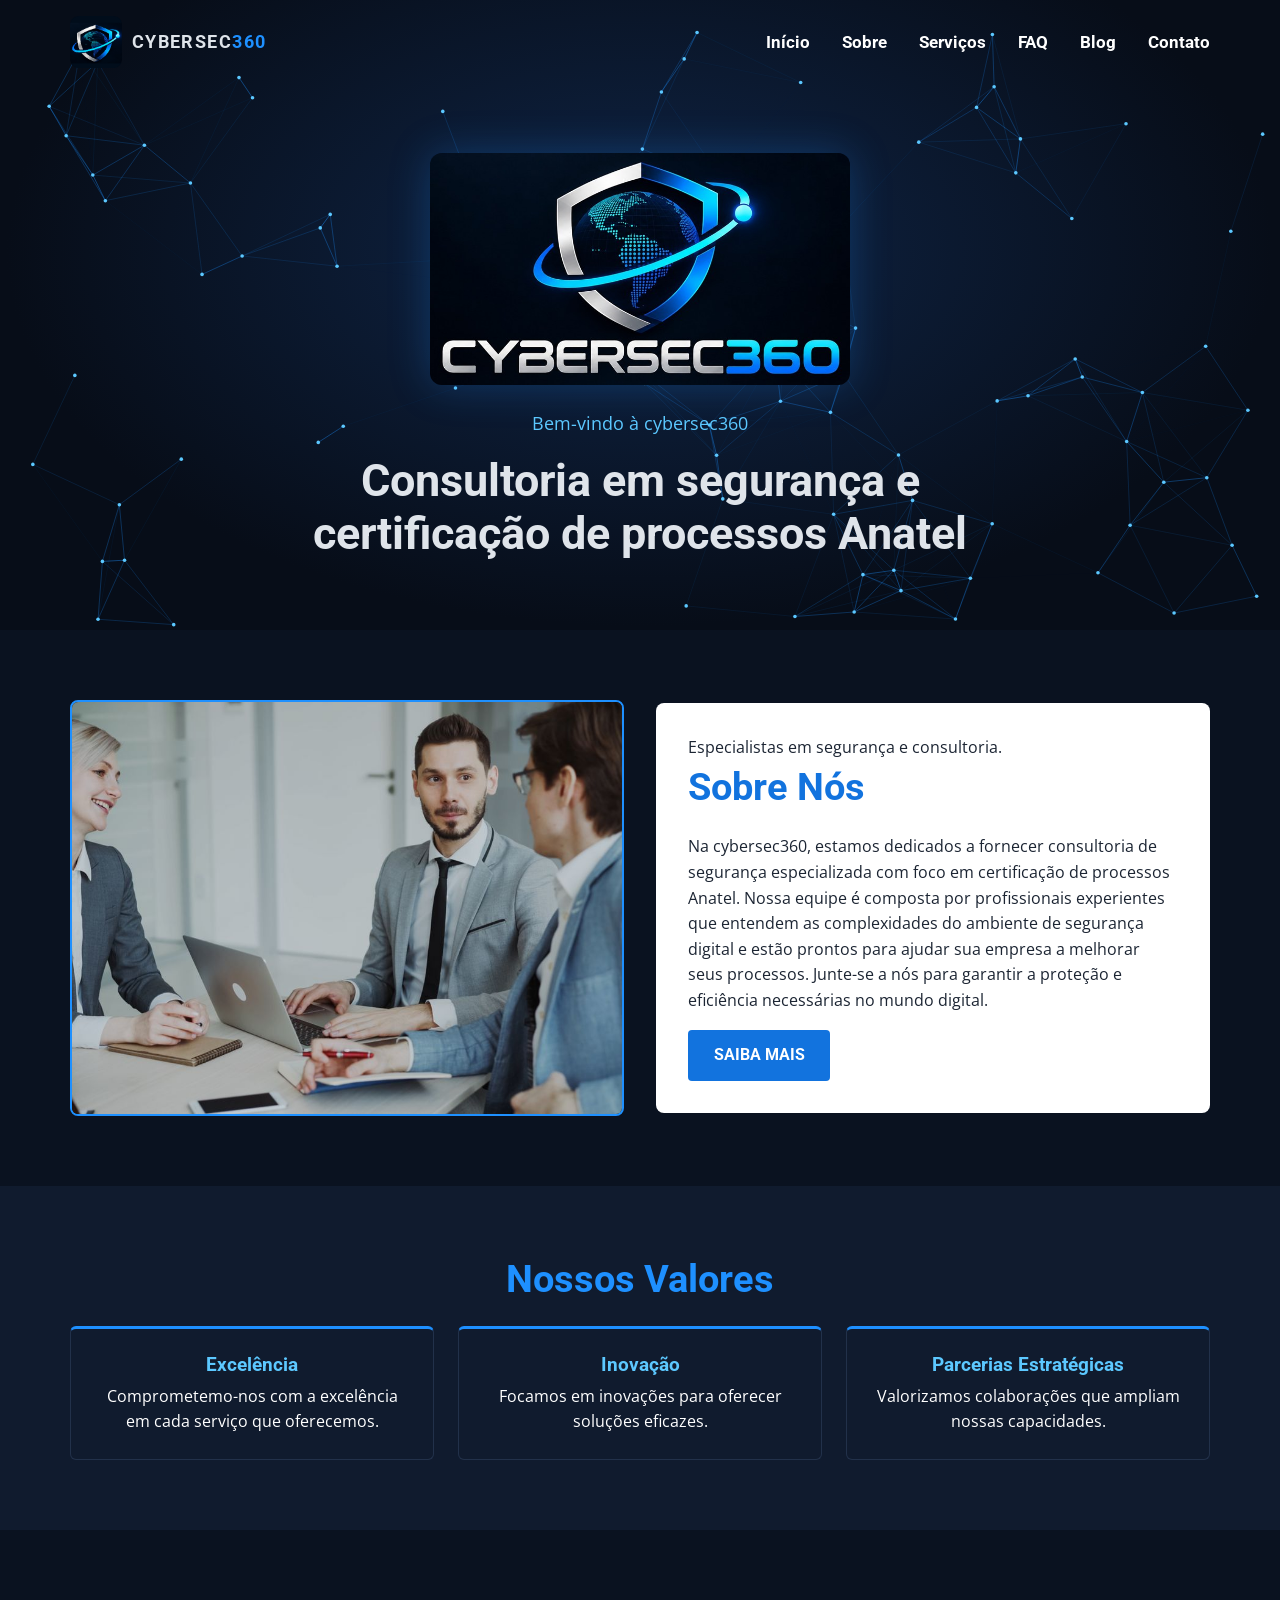
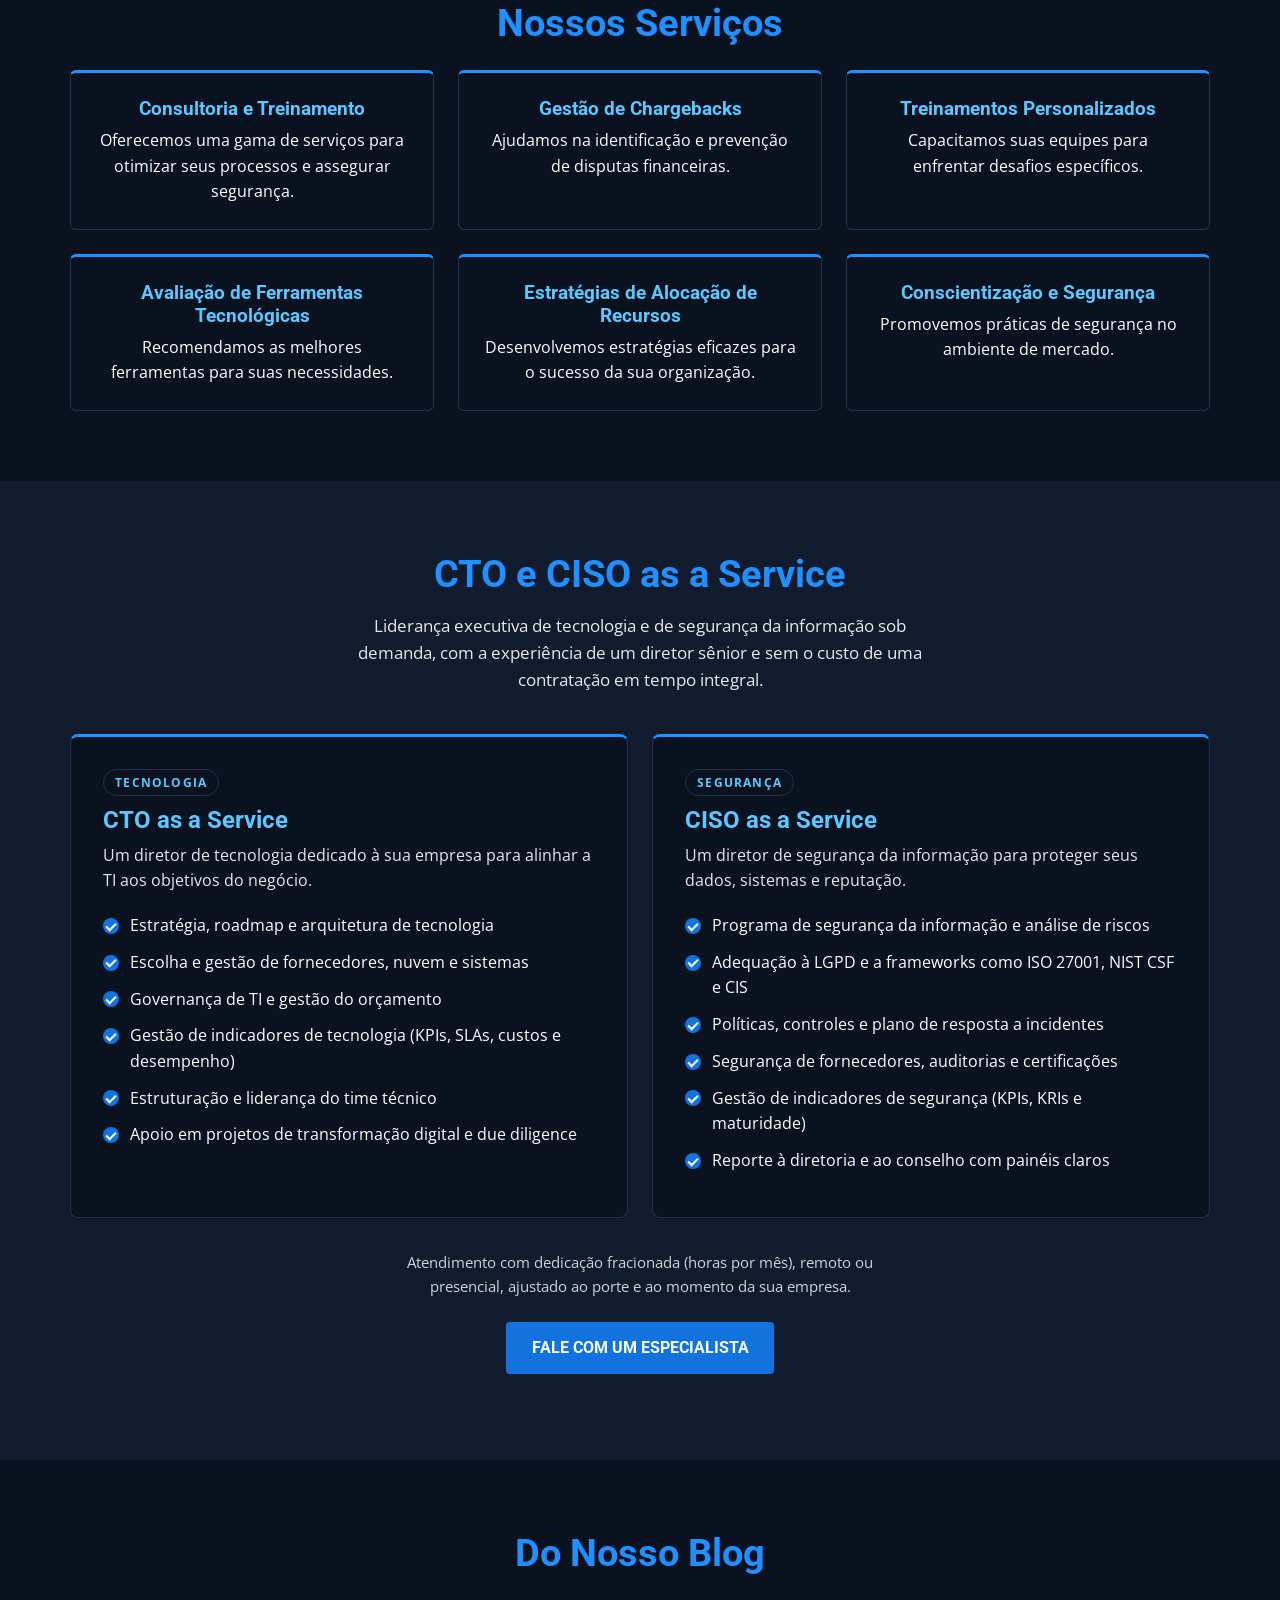
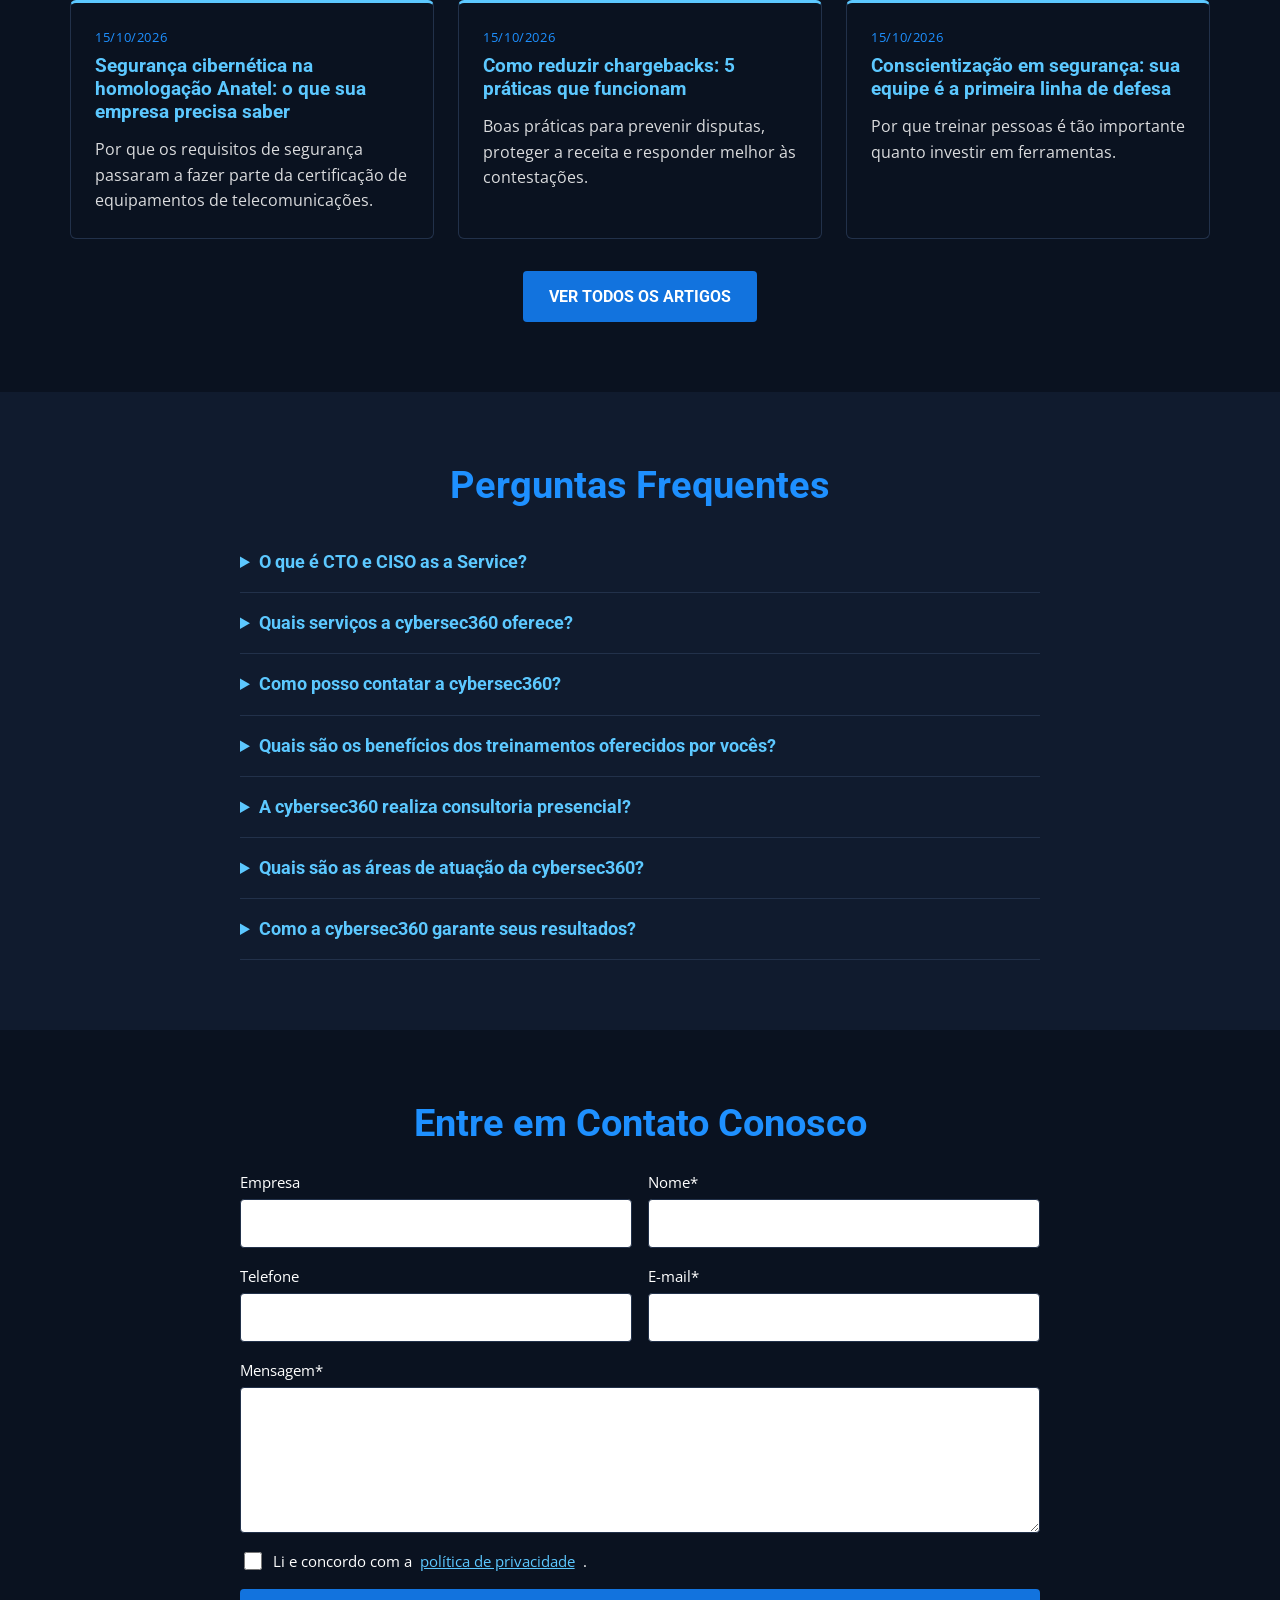
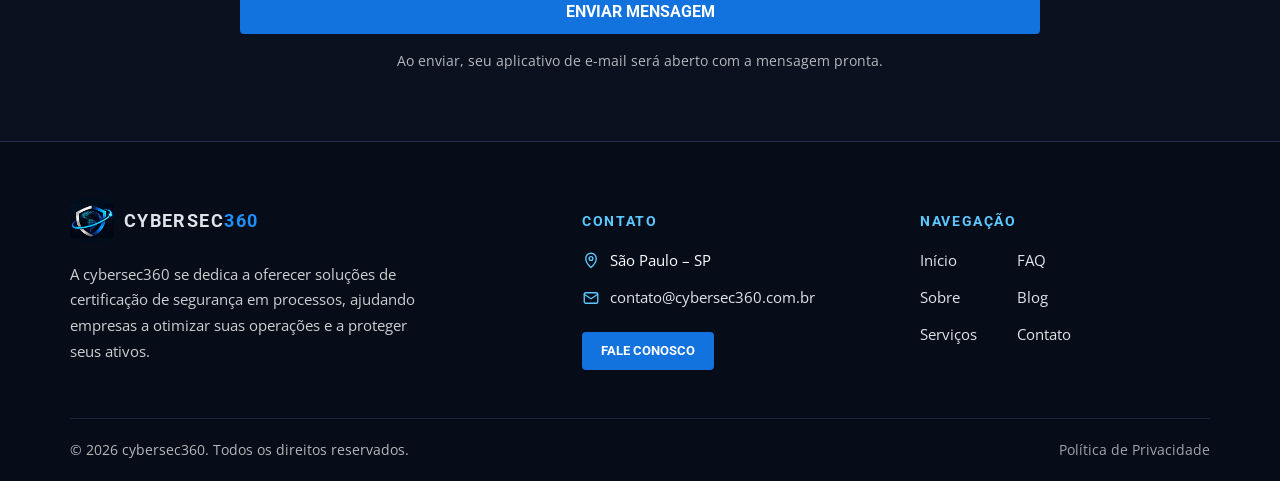
==== index.html @ 8f0e6892 "Inclui gestão de indicadores no CTO e no CISO as a Service Co-Authored-By: Claude Opus 5.5 <noreply@" ====
<!DOCTYPE html>
<html lang="pt-BR">
<head>
  <meta charset="utf-8">
  <meta name="viewport" content="width=device-width, initial-scale=1">
  <title>Cybersec360 | CISO e CTO as a Service, Segurança e Certificação Anatel</title>
  <meta name="description" content="CISO e CTO as a Service, consultoria em segurança cibernética e certificação Anatel em São Paulo. Gestão de fraudes, chargebacks e treinamentos.">
  <meta name="robots" content="index, follow, max-image-preview:large">
  <meta name="theme-color" content="#0a1220">
  <meta property="og:site_name" content="Cybersec360">
  <meta property="og:title" content="Cybersec360 | CISO e CTO as a Service, Segurança e Certificação Anatel">
  <meta property="og:description" content="CISO e CTO as a Service, consultoria em segurança cibernética e certificação Anatel em São Paulo. Gestão de fraudes, chargebacks e treinamentos.">
  <meta property="og:type" content="website">
  <meta property="og:locale" content="pt_BR">
  <meta property="og:url" content="https://cybersec360.com.br/">
  <meta property="og:image" content="https://cybersec360.com.br/assets/img/og-cybersec360.jpg">
  <meta property="og:image:width" content="1200">
  <meta property="og:image:height" content="682">
  <meta property="og:image:alt" content="Logo da Cybersec360">
  <meta name="twitter:card" content="summary_large_image">
  <link rel="canonical" href="https://cybersec360.com.br/">
  <link rel="sitemap" type="application/xml" href="/sitemap.xml">
  <script type="application/ld+json">
  {
    "@context": "https://schema.org",
    "@graph": [
      {
        "@type": "ProfessionalService",
        "@id": "https://cybersec360.com.br/#empresa",
        "name": "Cybersec360",
        "url": "https://cybersec360.com.br/",
        "logo": "https://cybersec360.com.br/assets/img/logo-icone-512.png",
        "image": "https://cybersec360.com.br/assets/img/og-cybersec360.jpg",
        "description": "CISO e CTO as a Service, consultoria em segurança cibernética e certificação de processos Anatel, gestão de fraudes e chargebacks, treinamentos personalizados e avaliação de ferramentas tecnológicas.",
        "email": "contato@cybersec360.com.br",
        "address": { "@type": "PostalAddress", "addressLocality": "São Paulo", "addressRegion": "SP", "addressCountry": "BR" },
        "areaServed": { "@type": "Country", "name": "Brasil" },
        "knowsAbout": ["Segurança cibernética", "CISO as a Service", "CTO as a Service", "Certificação Anatel", "Gestão de fraudes", "Chargebacks", "Conscientização em segurança", "LGPD"],
        "hasOfferCatalog": {
          "@type": "OfferCatalog",
          "name": "Serviços Cybersec360",
          "itemListElement": [
            { "@type": "Offer", "itemOffered": { "@type": "Service", "name": "CISO as a Service", "description": "Diretor de segurança da informação sob demanda: programa de segurança, análise de riscos, LGPD, ISO 27001, NIST CSF, resposta a incidentes, gestão de indicadores de segurança e reporte à diretoria." } },
            { "@type": "Offer", "itemOffered": { "@type": "Service", "name": "CTO as a Service", "description": "Diretor de tecnologia sob demanda: estratégia e roadmap, arquitetura, fornecedores e nuvem, governança de TI, gestão de indicadores e liderança do time técnico." } },
            { "@type": "Offer", "itemOffered": { "@type": "Service", "name": "Certificação de processos Anatel" } },
            { "@type": "Offer", "itemOffered": { "@type": "Service", "name": "Gestão de fraudes e chargebacks" } },
            { "@type": "Offer", "itemOffered": { "@type": "Service", "name": "Treinamentos e conscientização em segurança" } }
          ]
        }
      },
      {
        "@type": "WebSite",
        "@id": "https://cybersec360.com.br/#site",
        "url": "https://cybersec360.com.br/",
        "name": "Cybersec360",
        "inLanguage": "pt-BR",
        "publisher": { "@id": "https://cybersec360.com.br/#empresa" }
      },
      {
        "@type": "FAQPage",
        "mainEntity": [
          { "@type": "Question", "name": "O que é CTO e CISO as a Service?", "acceptedAnswer": { "@type": "Answer", "text": "É a contratação de um diretor de tecnologia (CTO) ou de segurança da informação (CISO) com dedicação fracionada, por horas mensais. Sua empresa conta com liderança executiva experiente para estratégia, riscos, LGPD e governança, sem o custo de um executivo em tempo integral." } },
          { "@type": "Question", "name": "Quais serviços a cybersec360 oferece?", "acceptedAnswer": { "@type": "Answer", "text": "A cybersec360 oferece CISO e CTO as a Service e consultoria integrada para otimização de processos, gestão de chargebacks, treinamentos personalizados, avaliação de ferramentas tecnológicas, estratégias de alocação de recursos e conscientização sobre práticas de gestão e segurança." } },
          { "@type": "Question", "name": "Como posso contatar a cybersec360?", "acceptedAnswer": { "@type": "Answer", "text": "Você pode entrar em contato conosco pelo formulário de contato do site ou pelo e-mail contato@cybersec360.com.br." } },
          { "@type": "Question", "name": "Quais são os benefícios dos treinamentos oferecidos por vocês?", "acceptedAnswer": { "@type": "Answer", "text": "Nossos treinamentos são personalizados para capacitar equipes a lidarem com desafios específicos, promovendo uma cultura de excelência e eficiência dentro da empresa." } },
          { "@type": "Question", "name": "A cybersec360 realiza consultoria presencial?", "acceptedAnswer": { "@type": "Answer", "text": "Sim, oferecemos opções de consultoria presencial, conforme a necessidade de cada cliente, garantindo um atendimento próximo e eficaz." } },
          { "@type": "Question", "name": "Quais são as áreas de atuação da cybersec360?", "acceptedAnswer": { "@type": "Answer", "text": "Nossa área de atuação inclui consultoria para diversos setores, com foco em gestão de fraudes, eficiência operacional e parcerias estratégicas para empresas de todos os tamanhos." } },
          { "@type": "Question", "name": "Como a cybersec360 garante seus resultados?", "acceptedAnswer": { "@type": "Answer", "text": "Utilizamos análises criteriosas e um trabalho colaborativo com nossos clientes, além de nossa experiência no mercado, para assegurar que todas as soluções implementadas gerem resultados positivos." } }
        ]
      }
    ]
  }
  </script>
  <link rel="icon" href="/favicon.ico" sizes="48x48">
  <link rel="icon" type="image/png" sizes="32x32" href="/assets/img/favicon-32.png">
  <link rel="icon" type="image/png" sizes="16x16" href="/assets/img/favicon-16.png">
  <link rel="apple-touch-icon" href="/assets/img/apple-touch-icon.png">
  <link rel="manifest" href="/site.webmanifest">
  <link rel="preconnect" href="https://fonts.googleapis.com">
  <link rel="preconnect" href="https://fonts.gstatic.com" crossorigin>
  <link href="https://fonts.googleapis.com/css2?family=Open+Sans:wght@400;600&family=Roboto:wght@400;700&display=swap" rel="stylesheet">
  <link rel="stylesheet" href="assets/css/style.css">
</head>
<body>
  <a class="skip" href="#conteudo">Pular para o conteúdo</a>

  <header class="topo" id="inicio">
    <canvas class="rede" id="rede" aria-hidden="true"></canvas>
    <nav class="nav container">
      <a href="#inicio" class="marca"><img src="assets/img/logo-icone.png" alt="" width="52" height="52"><span>CYBERSEC<b>360</b></span></a>
      <button class="menu-btn" aria-label="Abrir menu" aria-expanded="false" aria-controls="menu">&#9776;</button>
      <ul class="menu" id="menu">
        <li><a href="#inicio">Início</a></li>
        <li><a href="#sobre">Sobre</a></li>
        <li><a href="#servicos">Serviços</a></li>
        <li><a href="#faq">FAQ</a></li>
        <li><a href="blog/">Blog</a></li>
        <li><a href="#contato">Contato</a></li>
      </ul>
    </nav>
    <div class="hero container">
      <img class="logo-hero" src="assets/img/logo-cybersec360.jpg" alt="Cybersec360" width="420" height="233" fetchpriority="high">
      <p class="hero-sub">Bem-vindo à cybersec360</p>
      <h1>Consultoria em segurança e certificação de processos Anatel</h1>
    </div>
  </header>

  <main id="conteudo">
    <section id="sobre" class="secao">
      <div class="container sobre">
        <img src="assets/img/sobre.jpg" alt="Consultores da cybersec360 em reunião com cliente" width="1200" height="675" loading="lazy">
        <div class="cartao">
          <p class="sobretitulo">Especialistas em segurança e consultoria.</p>
          <h2>Sobre Nós</h2>
          <p>Na cybersec360, estamos dedicados a fornecer consultoria de segurança especializada com foco em certificação de processos Anatel. Nossa equipe é composta por profissionais experientes que entendem as complexidades do ambiente de segurança digital e estão prontos para ajudar sua empresa a melhorar seus processos. Junte-se a nós para garantir a proteção e eficiência necessárias no mundo digital.</p>
          <a class="botao" href="#servicos">Saiba mais</a>
        </div>
      </div>
    </section>

    <section class="secao secao-alt">
      <div class="container">
        <h2 class="centro">Nossos Valores</h2>
        <div class="grade grade-3">
          <article class="item"><h3>Excelência</h3><p>Comprometemo-nos com a excelência em cada serviço que oferecemos.</p></article>
          <article class="item"><h3>Inovação</h3><p>Focamos em inovações para oferecer soluções eficazes.</p></article>
          <article class="item"><h3>Parcerias Estratégicas</h3><p>Valorizamos colaborações que ampliam nossas capacidades.</p></article>
        </div>
      </div>
    </section>

    <section id="servicos" class="secao">
      <div class="container">
        <h2 class="centro">Nossos Serviços</h2>
        <div class="grade grade-3">
          <article class="item"><h3>Consultoria e Treinamento</h3><p>Oferecemos uma gama de serviços para otimizar seus processos e assegurar segurança.</p></article>
          <article class="item"><h3>Gestão de Chargebacks</h3><p>Ajudamos na identificação e prevenção de disputas financeiras.</p></article>
          <article class="item"><h3>Treinamentos Personalizados</h3><p>Capacitamos suas equipes para enfrentar desafios específicos.</p></article>
          <article class="item"><h3>Avaliação de Ferramentas Tecnológicas</h3><p>Recomendamos as melhores ferramentas para suas necessidades.</p></article>
          <article class="item"><h3>Estratégias de Alocação de Recursos</h3><p>Desenvolvemos estratégias eficazes para o sucesso da sua organização.</p></article>
          <article class="item"><h3>Conscientização e Segurança</h3><p>Promovemos práticas de segurança no ambiente de mercado.</p></article>
        </div>
      </div>
    </section>

    <section id="cto-ciso" class="secao secao-alt">
      <div class="container">
        <h2 class="centro">CTO e CISO as a Service</h2>
        <p class="centro lead">Liderança executiva de tecnologia e de segurança da informação sob demanda, com a experiência de um diretor sênior e sem o custo de uma contratação em tempo integral.</p>
        <div class="grade grade-2">
          <article class="servico-destaque">
            <span class="selo">Tecnologia</span>
            <h3>CTO as a Service</h3>
            <p>Um diretor de tecnologia dedicado à sua empresa para alinhar a TI aos objetivos do negócio.</p>
            <ul class="lista-check">
              <li>Estratégia, roadmap e arquitetura de tecnologia</li>
              <li>Escolha e gestão de fornecedores, nuvem e sistemas</li>
              <li>Governança de TI e gestão do orçamento</li>
              <li>Gestão de indicadores de tecnologia (KPIs, SLAs, custos e desempenho)</li>
              <li>Estruturação e liderança do time técnico</li>
              <li>Apoio em projetos de transformação digital e due diligence</li>
            </ul>
          </article>
          <article class="servico-destaque">
            <span class="selo">Segurança</span>
            <h3>CISO as a Service</h3>
            <p>Um diretor de segurança da informação para proteger seus dados, sistemas e reputação.</p>
            <ul class="lista-check">
              <li>Programa de segurança da informação e análise de riscos</li>
              <li>Adequação à LGPD e a frameworks como ISO 27001, NIST CSF e CIS</li>
              <li>Políticas, controles e plano de resposta a incidentes</li>
              <li>Segurança de fornecedores, auditorias e certificações</li>
              <li>Gestão de indicadores de segurança (KPIs, KRIs e maturidade)</li>
              <li>Reporte à diretoria e ao conselho com painéis claros</li>
            </ul>
          </article>
        </div>
        <p class="centro nota-servico">Atendimento com dedicação fracionada (horas por mês), remoto ou presencial, ajustado ao porte e ao momento da sua empresa.</p>
        <p class="centro"><a class="botao" href="#contato">Fale com um especialista</a></p>
      </div>
    </section>

    <section id="blog" class="secao">
      <div class="container">
        <h2 class="centro">Do Nosso Blog</h2>
        <div class="grade grade-3">
          <a class="post-card" href="blog/seguranca-cibernetica-homologacao-anatel.html"><span class="post-data">15/10/2026</span><h3>Segurança cibernética na homologação Anatel: o que sua empresa precisa saber</h3><p>Por que os requisitos de segurança passaram a fazer parte da certificação de equipamentos de telecomunicações.</p></a>
          <a class="post-card" href="blog/como-reduzir-chargebacks.html"><span class="post-data">15/10/2026</span><h3>Como reduzir chargebacks: 5 práticas que funcionam</h3><p>Boas práticas para prevenir disputas, proteger a receita e responder melhor às contestações.</p></a>
          <a class="post-card" href="blog/conscientizacao-seguranca-equipes.html"><span class="post-data">15/10/2026</span><h3>Conscientização em segurança: sua equipe é a primeira linha de defesa</h3><p>Por que treinar pessoas é tão importante quanto investir em ferramentas.</p></a>
        </div>
        <p class="centro mais"><a class="botao" href="blog/">Ver todos os artigos</a></p>
      </div>
    </section>

    <section id="faq" class="secao secao-alt">
      <div class="container estreito">
        <h2 class="centro">Perguntas Frequentes</h2>
        <details><summary>O que é CTO e CISO as a Service?</summary><p>É a contratação de um diretor de tecnologia (CTO) ou de segurança da informação (CISO) com dedicação fracionada, por horas mensais. Sua empresa conta com liderança executiva experiente para estratégia, riscos, LGPD e governança, sem o custo de um executivo em tempo integral.</p></details>
        <details><summary>Quais serviços a cybersec360 oferece?</summary><p>A cybersec360 fornece consultoria integrada para otimização de processos, gestão de chargebacks, treinamentos personalizados, avaliação de ferramentas tecnológicas, estratégias de alocação de recursos e conscientização sobre práticas de gestão e segurança.</p></details>
        <details><summary>Como posso contatar a cybersec360?</summary><p>Você pode entrar em contato conosco pelo formulário de contato abaixo ou pelo e-mail <a href="mailto:contato@cybersec360.com.br">contato@cybersec360.com.br</a>.</p></details>
        <details><summary>Quais são os benefícios dos treinamentos oferecidos por vocês?</summary><p>Nossos treinamentos são personalizados para capacitar equipes a lidarem com desafios específicos, promovendo uma cultura de excelência e eficiência dentro da empresa.</p></details>
        <details><summary>A cybersec360 realiza consultoria presencial?</summary><p>Sim, oferecemos opções de consultoria presencial, conforme a necessidade de cada cliente, garantindo um atendimento próximo e eficaz.</p></details>
        <details><summary>Quais são as áreas de atuação da cybersec360?</summary><p>Nossa área de atuação inclui consultoria para diversos setores, com foco em gestão de fraudes, eficiência operacional e parcerias estratégicas para empresas de todos os tamanhos.</p></details>
        <details><summary>Como a cybersec360 garante seus resultados?</summary><p>Utilizamos análises criteriosas e um trabalho colaborativo com nossos clientes, além de nossa experiência no mercado, para assegurar que todas as soluções implementadas gerem resultados positivos.</p></details>
      </div>
    </section>

    <section id="contato" class="secao">
      <div class="container estreito">
        <h2 class="centro">Entre em Contato Conosco</h2>
        <form id="form-contato" class="formulario">
          <label>Empresa<input type="text" name="empresa" autocomplete="organization"></label>
          <label>Nome*<input type="text" name="nome" required autocomplete="name"></label>
          <label>Telefone<input type="tel" name="telefone" autocomplete="tel"></label>
          <label>E-mail*<input type="email" name="email" required autocomplete="email"></label>
          <label class="largo">Mensagem*<textarea name="mensagem" rows="5" required></textarea></label>
          <label class="largo check"><input type="checkbox" required> Li e concordo com a <a href="privacidade.html">política de privacidade</a>.</label>
          <button class="botao largo" type="submit">Enviar mensagem</button>
          <p class="nota largo">Ao enviar, seu aplicativo de e-mail será aberto com a mensagem pronta.</p>
        </form>
      </div>
    </section>
  </main>

  <footer class="rodape">
    <div class="container rodape-grade">
      <div class="rodape-marca">
        <a href="#inicio" class="marca"><img src="assets/img/logo-icone.png" alt="" width="44" height="44" loading="lazy"><span>CYBERSEC<b>360</b></span></a>
        <p>A cybersec360 se dedica a oferecer soluções de certificação de segurança em processos, ajudando empresas a otimizar suas operações e a proteger seus ativos.</p>
      </div>
      <div>
        <h3>Contato</h3>
        <ul class="rodape-contato">
          <li><svg viewBox="0 0 24 24" aria-hidden="true"><path d="M12 22s7-6.2 7-12a7 7 0 1 0-14 0c0 5.8 7 12 7 12z"/><circle cx="12" cy="10" r="2.5"/></svg>São Paulo – SP</li>
          <li><svg viewBox="0 0 24 24" aria-hidden="true"><rect x="3" y="5" width="18" height="14" rx="2"/><path d="m3 7 9 6 9-6"/></svg><a href="mailto:contato@cybersec360.com.br">contato@cybersec360.com.br</a></li>
        </ul>
        <a class="botao botao-pequeno" href="#contato">Fale conosco</a>
      </div>
      <div>
        <h3>Navegação</h3>
        <ul class="rodape-links">
          <li><a href="#inicio">Início</a></li>
          <li><a href="#faq">FAQ</a></li>
          <li><a href="#sobre">Sobre</a></li>
          <li><a href="blog/">Blog</a></li>
          <li><a href="#servicos">Serviços</a></li>
          <li><a href="#contato">Contato</a></li>
        </ul>
      </div>
    </div>
    <div class="container rodape-base">
      <p>© <span id="ano">2026</span> cybersec360. Todos os direitos reservados.</p>
      <a href="privacidade.html">Política de Privacidade</a>
    </div>
  </footer>

  <script src="assets/js/main.js"></script>
</body>
</html>
---- assets/css/style.css ----
:root {
  --fundo: #0a1220;
  --fundo-alt: #101b2e;
  --cartao: #ffffff;
  --texto: #ffffff;
  --texto-cartao: #1c2533;
  --azul: #1e90ff;
  --azul-escuro: #1273de;
  --ciano: #5cc8ff;
  --prata: #dfe4ea;
  --superficie: #070d18;
  --borda: #22314a;
}

* { box-sizing: border-box; }
html { scroll-behavior: smooth; }
body {
  margin: 0;
  background: var(--fundo);
  color: var(--texto);
  font-family: "Open Sans", Arial, sans-serif;
  line-height: 1.6;
}
h1, h2, h3 { font-family: Roboto, Arial, sans-serif; line-height: 1.2; }
h2 { color: var(--azul); font-size: clamp(1.8rem, 4vw, 2.4rem); margin: 0 0 1.5rem; }
h3 { color: var(--ciano); font-size: 1.2rem; margin: 0 0 .5rem; }
a { color: var(--ciano); }
img { max-width: 100%; height: auto; display: block; }

.container { width: min(1140px, 100% - 32px); margin-inline: auto; }
.estreito { width: min(800px, 100% - 32px); }
.centro { text-align: center; }

.skip { position: absolute; left: -9999px; }
.skip:focus { left: 16px; top: 16px; z-index: 10; background: var(--azul-escuro); color: #fff; padding: .5rem 1rem; }

/* Topo / hero */
.topo {
  min-height: 70vh;
  display: flex;
  flex-direction: column;
  position: relative;
  overflow: hidden;
  background: radial-gradient(ellipse at 50% 40%, #0f2547 0%, var(--superficie) 70%);
}
.topo > * { position: relative; z-index: 1; }
.topo > .nav { z-index: 2; }
.topo > .rede { position: absolute; inset: 0; width: 100%; height: 100%; z-index: 0; }
.nav { display: flex; align-items: center; justify-content: space-between; padding: 1rem 0; }
.marca { display: flex; align-items: center; gap: .6rem; text-decoration: none; }
.marca img { width: 52px; height: 52px; border-radius: 8px; }
.marca span { color: var(--prata); font-family: Roboto, sans-serif; font-weight: 700; font-size: 1.15rem; letter-spacing: .08em; }
.marca b { color: var(--azul); }
.logo-hero { width: min(420px, 80vw); border-radius: 12px; margin-bottom: 1.5rem; box-shadow: 0 0 40px rgba(30, 144, 255, .25); }
.menu { list-style: none; display: flex; gap: 2rem; margin: 0; padding: 0; }
.menu a { color: #fff; text-decoration: none; font-family: Roboto, sans-serif; font-weight: 700; font-size: 1.05rem; }
.menu a:hover { color: var(--ciano); }
.menu-btn { display: none; background: none; border: 0; color: #fff; font-size: 1.8rem; cursor: pointer; }
.hero { flex: 1; display: flex; flex-direction: column; justify-content: center; align-items: center; text-align: center; padding: 3rem 0; }
.hero-sub { color: var(--ciano); margin: 0 0 1rem; font-size: 1.1rem; }
.hero h1 { color: var(--prata); font-size: clamp(1.8rem, 4vw, 2.8rem); margin: 0; max-width: 30ch; }

/* Seções */
.secao { padding: 70px 0; }
.secao-alt { background: var(--fundo-alt); }

.sobre { display: grid; grid-template-columns: 1fr 1fr; gap: 2rem; align-items: center; }
.sobre img { border-radius: 8px; border: 2px solid var(--azul); width: 100%; aspect-ratio: 4 / 3; object-fit: cover; }
.cartao { background: var(--cartao); color: var(--texto-cartao); padding: 2rem; border-radius: 8px; }
.cartao h2 { color: var(--azul-escuro); }
.sobretitulo { margin: 0 0 .25rem; }

.botao {
  display: inline-block;
  background: var(--azul-escuro);
  color: #fff;
  border: 0;
  padding: .8rem 1.6rem;
  border-radius: 4px;
  text-transform: uppercase;
  font-weight: 700;
  text-decoration: none;
  cursor: pointer;
  font-family: Roboto, sans-serif;
  font-size: 1rem;
}
.botao:hover { background: var(--azul); }

.grade { display: grid; gap: 1.5rem; }
.grade-3 { grid-template-columns: repeat(3, 1fr); }
.item { border: 1px solid var(--borda); border-top: 3px solid var(--azul); border-radius: 6px; padding: 1.5rem; text-align: center; }
.item p { margin: 0; }

/* CTO e CISO as a Service */
.grade-2 { grid-template-columns: repeat(2, 1fr); }
.lead { max-width: 60ch; margin: -.5rem auto 2.5rem; font-size: 1.05rem; opacity: .9; }
.servico-destaque { background: var(--fundo); border: 1px solid var(--borda); border-top: 3px solid var(--azul); border-radius: 8px; padding: 2rem; }
.servico-destaque h3 { font-size: 1.5rem; margin: .6rem 0 .5rem; }
.servico-destaque > p { margin: 0 0 1.2rem; opacity: .9; }
.selo { display: inline-block; font-size: .75rem; font-weight: 700; text-transform: uppercase; letter-spacing: .1em; color: var(--ciano); border: 1px solid var(--borda); border-radius: 999px; padding: .2rem .7rem; }
.lista-check { list-style: none; padding: 0; margin: 0; }
.lista-check li { position: relative; padding-left: 1.7rem; margin-bottom: .7rem; }
.lista-check li::before { content: ""; position: absolute; left: 0; top: .3em; width: 1rem; height: 1rem; border-radius: 50%; background: var(--azul-escuro); }
.lista-check li::after { content: ""; position: absolute; left: .34rem; top: .48em; width: .28rem; height: .5rem; border: solid #fff; border-width: 0 2px 2px 0; transform: rotate(45deg); }
.nota-servico { margin: 2rem auto 1.5rem; max-width: 60ch; font-size: .95rem; opacity: .8; }

/* FAQ */
details { border-bottom: 1px solid var(--borda); padding: 1rem 0; }
summary { cursor: pointer; color: var(--ciano); font-family: Roboto, sans-serif; font-weight: 700; font-size: 1.1rem; }
details p { margin: .75rem 0 0; }

/* Formulário */
.formulario { display: grid; grid-template-columns: 1fr 1fr; gap: 1rem; }
.formulario label { display: flex; flex-direction: column; gap: .3rem; font-size: .95rem; }
.formulario .largo { grid-column: 1 / -1; }
.formulario .check { flex-direction: row; align-items: center; gap: .5rem; }
.formulario input, .formulario textarea {
  font: inherit;
  padding: .7rem;
  border-radius: 4px;
  border: 1px solid var(--borda);
  background: #fff;
  color: #222;
}
.formulario input[type="checkbox"] { width: 1.1rem; height: 1.1rem; }
.nota { font-size: .85rem; opacity: .7; margin: 0; text-align: center; }

/* Rodapé */
.rodape { background: var(--superficie); border-top: 1px solid var(--borda); padding: 56px 0 20px; font-size: .95rem; }
.rodape ul { list-style: none; padding: 0; margin: 0; }
.rodape a { color: var(--prata); text-decoration: none; transition: color .2s; }
.rodape a:hover { color: var(--ciano); }
.rodape h3 { color: var(--ciano); font-size: .85rem; text-transform: uppercase; letter-spacing: .12em; margin: .9rem 0 1.2rem; }
.rodape-grade { display: grid; grid-template-columns: 1.6fr 1fr 1fr; gap: 3rem; align-items: start; }
.rodape-marca p { margin: 1.2rem 0 0; max-width: 40ch; line-height: 1.7; opacity: .8; }
.rodape-marca .marca img { width: 44px; height: 44px; }
.rodape-contato li { display: flex; align-items: center; gap: .65rem; margin-bottom: .8rem; }
.rodape-contato svg { width: 18px; height: 18px; flex: none; fill: none; stroke: var(--ciano); stroke-width: 1.8; stroke-linecap: round; stroke-linejoin: round; }
.rodape .botao-pequeno { padding: .55rem 1.2rem; font-size: .8rem; margin-top: .6rem; color: #fff; }
.rodape .botao-pequeno:hover { color: #fff; }
.rodape-links { display: grid; grid-template-columns: repeat(2, max-content); gap: .8rem 2.5rem; }
.rodape-base { display: flex; justify-content: space-between; align-items: center; flex-wrap: wrap; gap: .5rem 1.5rem; margin-top: 3rem; padding-top: 1.25rem; border-top: 1px solid var(--borda); font-size: .85rem; opacity: .7; }
.rodape-base p { margin: 0; }
.copy { text-align: center; opacity: .6; margin: 0; font-size: .85rem; }

/* Blog */
.post-card {
  display: flex;
  flex-direction: column;
  gap: .4rem;
  border: 1px solid var(--borda);
  border-top: 3px solid var(--ciano);
  border-radius: 6px;
  padding: 1.5rem;
  color: var(--texto);
  text-decoration: none;
  transition: border-color .2s, transform .2s;
}
.post-card:hover { border-color: var(--azul); transform: translateY(-2px); }
.post-card p { margin: 0; opacity: .85; }
.post-data { font-size: .8rem; text-transform: uppercase; letter-spacing: .05em; color: var(--azul); }
.mais { margin: 2rem 0 0; }
.topo-simples { background: var(--superficie); border-bottom: 1px solid var(--borda); }
.artigo h1 { font-size: clamp(1.8rem, 4vw, 2.6rem); margin: .5rem 0 1rem; }
.artigo h2 { color: var(--azul); }
.artigo li { margin-bottom: .4rem; }
.artigo .chamada { margin-top: 3rem; padding: 1.5rem; border-left: 4px solid var(--ciano); background: var(--fundo-alt); border-radius: 0 6px 6px 0; }

/* Página de texto */
.texto { padding: 50px 0; }
.texto h1 { color: var(--azul); }
.texto h2 { font-size: 1.4rem; margin: 2rem 0 .5rem; }

@media (max-width: 860px) {
  .grade-3, .grade-2, .sobre { grid-template-columns: 1fr; }
  .rodape-grade { grid-template-columns: 1fr 1fr; gap: 2.5rem; }
  .rodape-marca { grid-column: 1 / -1; }
}
@media (max-width: 560px) {
  .rodape-grade { grid-template-columns: 1fr; }
  .rodape-base { flex-direction: column; text-align: center; }
}
@media (max-width: 640px) {
  .menu-btn { display: block; }
  .menu { display: none; position: absolute; top: 80px; left: 16px; right: 16px; flex-direction: column; gap: 0; background: var(--superficie); border-radius: 6px; z-index: 5; border: 1px solid var(--borda); }
  .menu.aberto { display: flex; }
  .menu a { display: block; padding: .9rem 1.2rem; }
  .nav { position: relative; }
  .formulario { grid-template-columns: 1fr; }
  .secao { padding: 40px 0; }
}
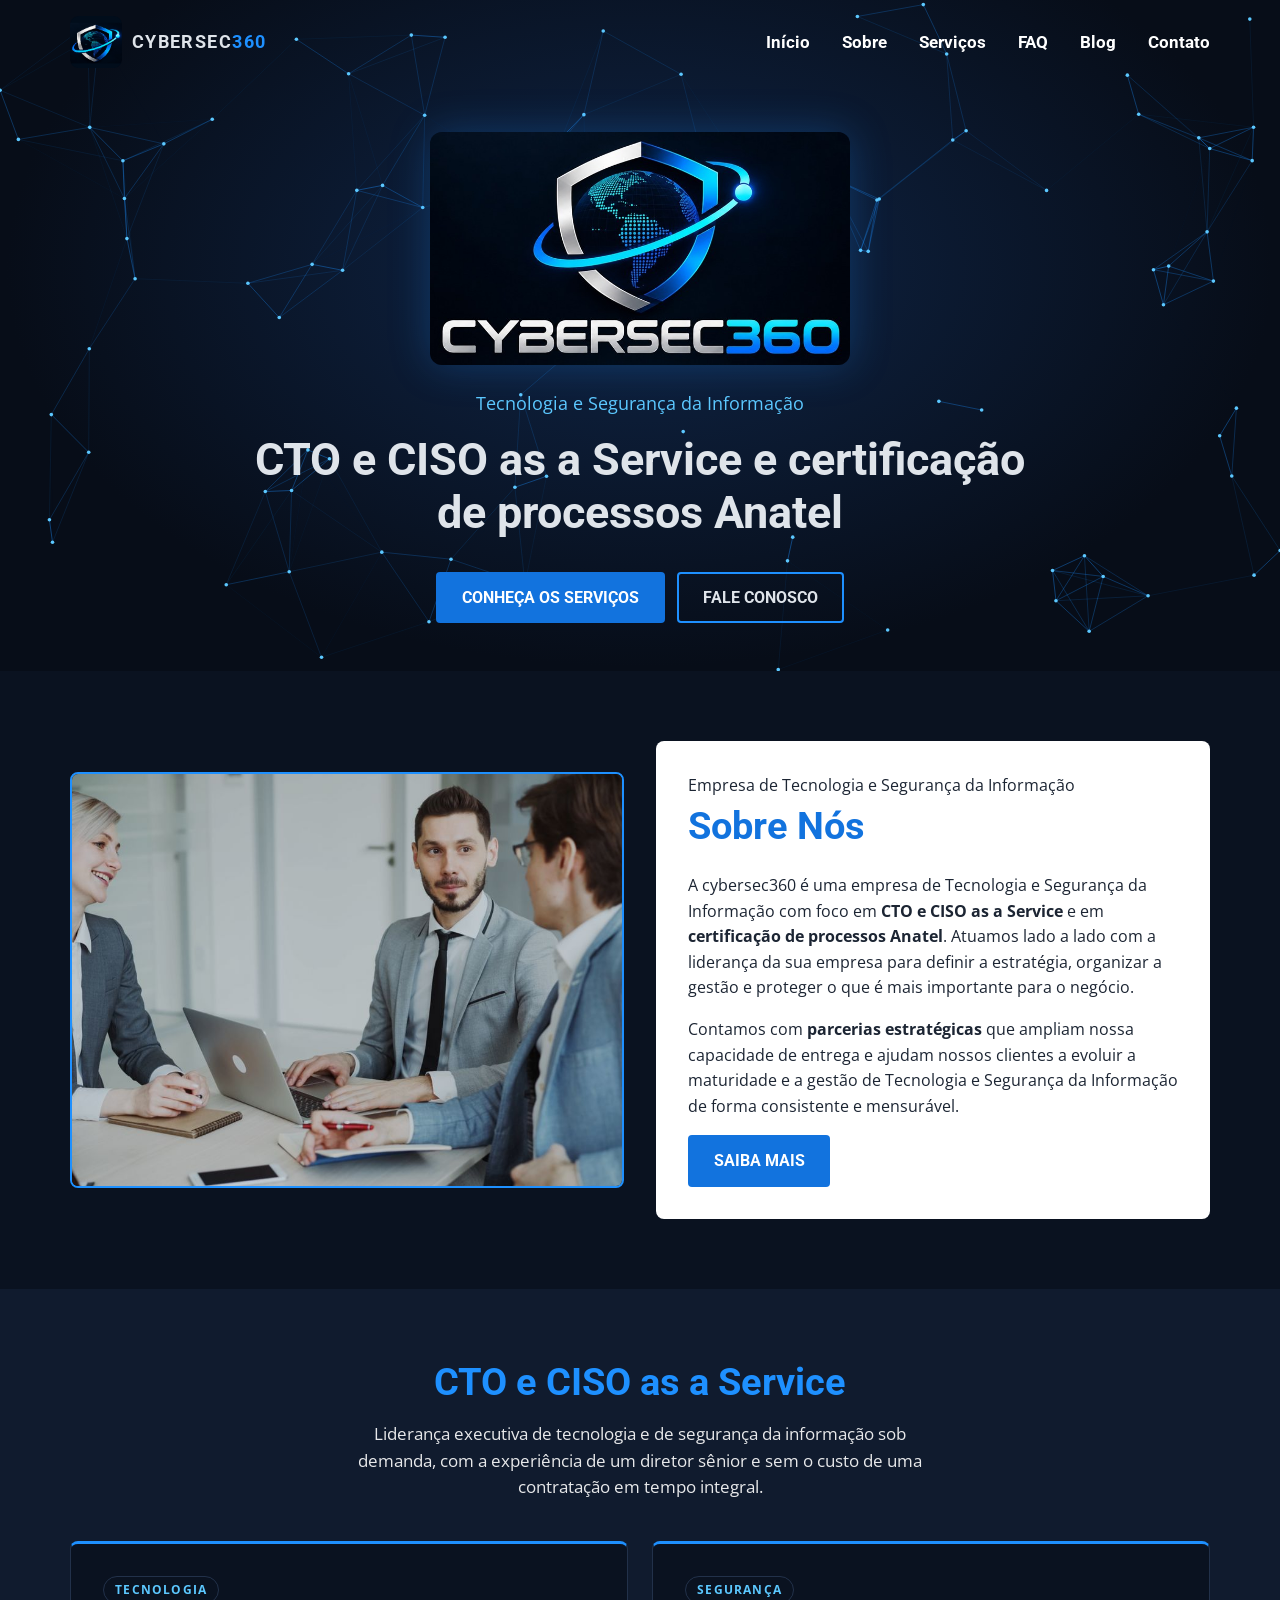
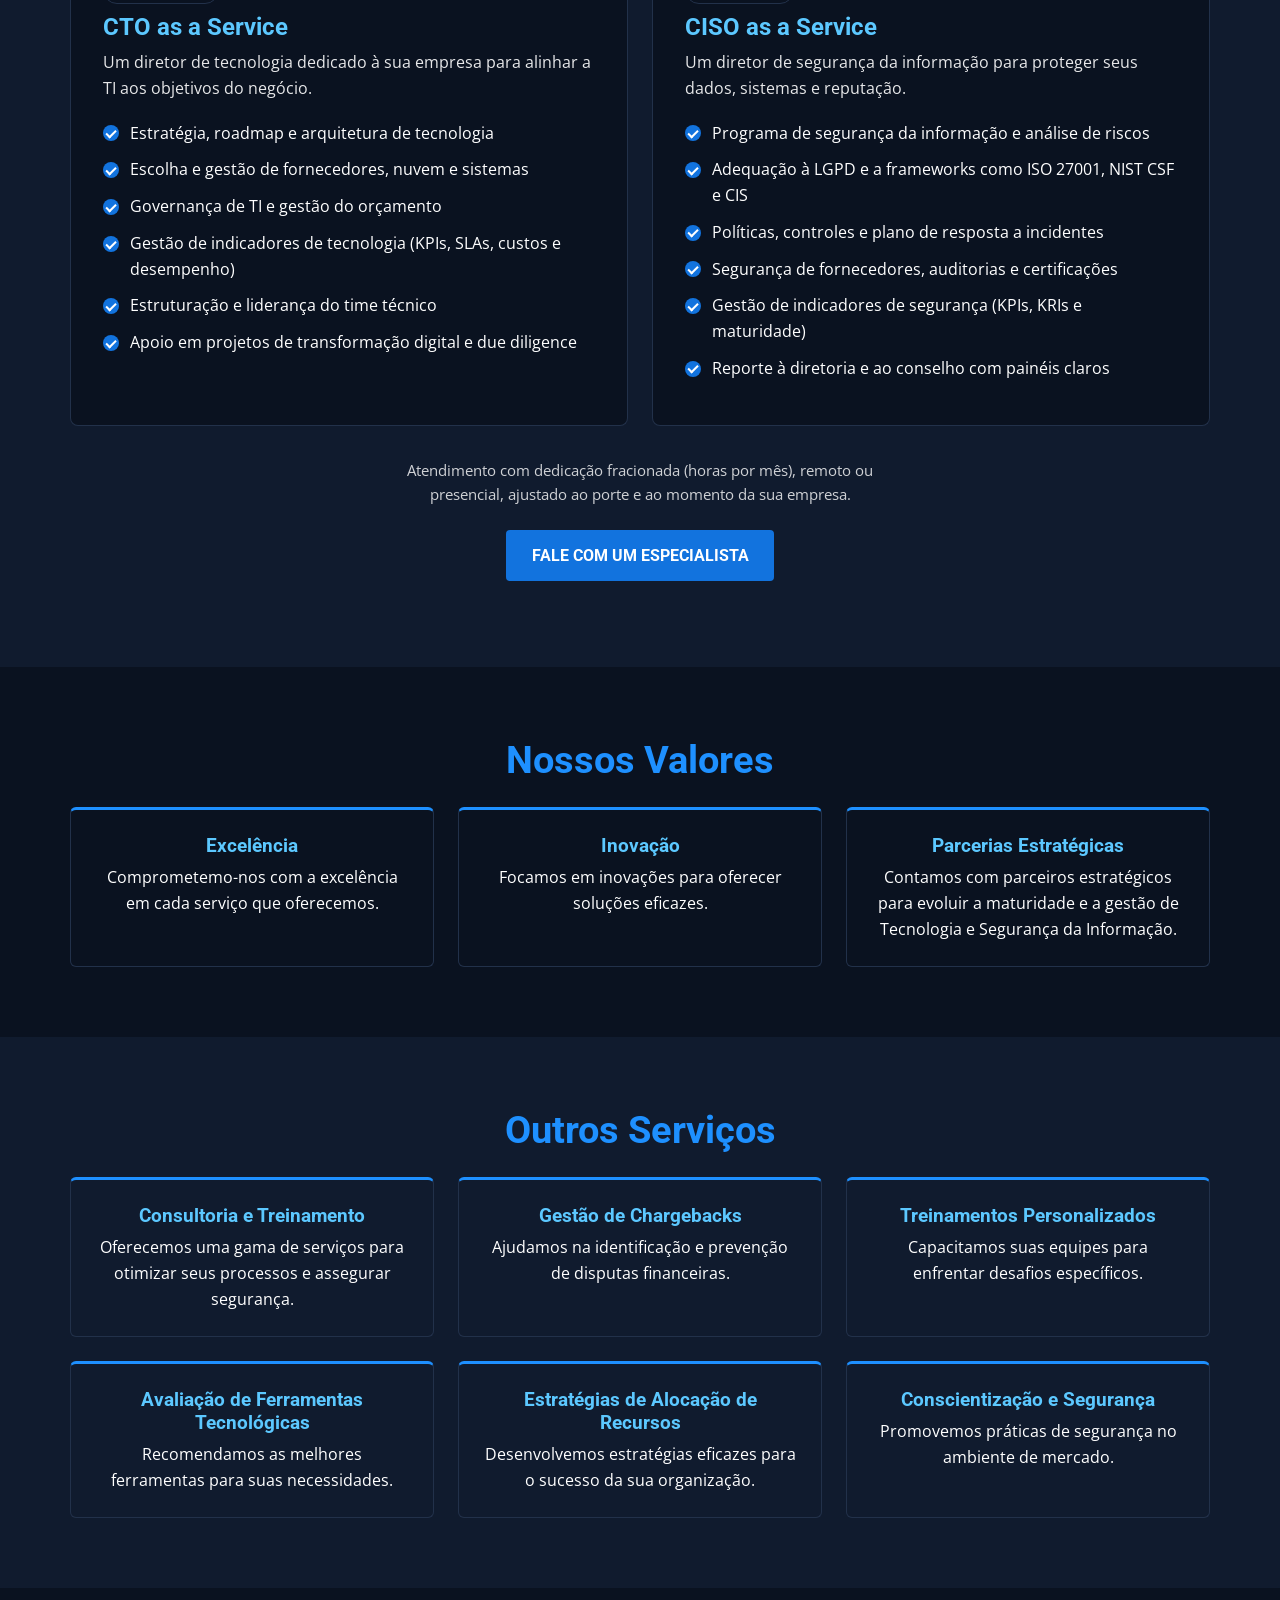
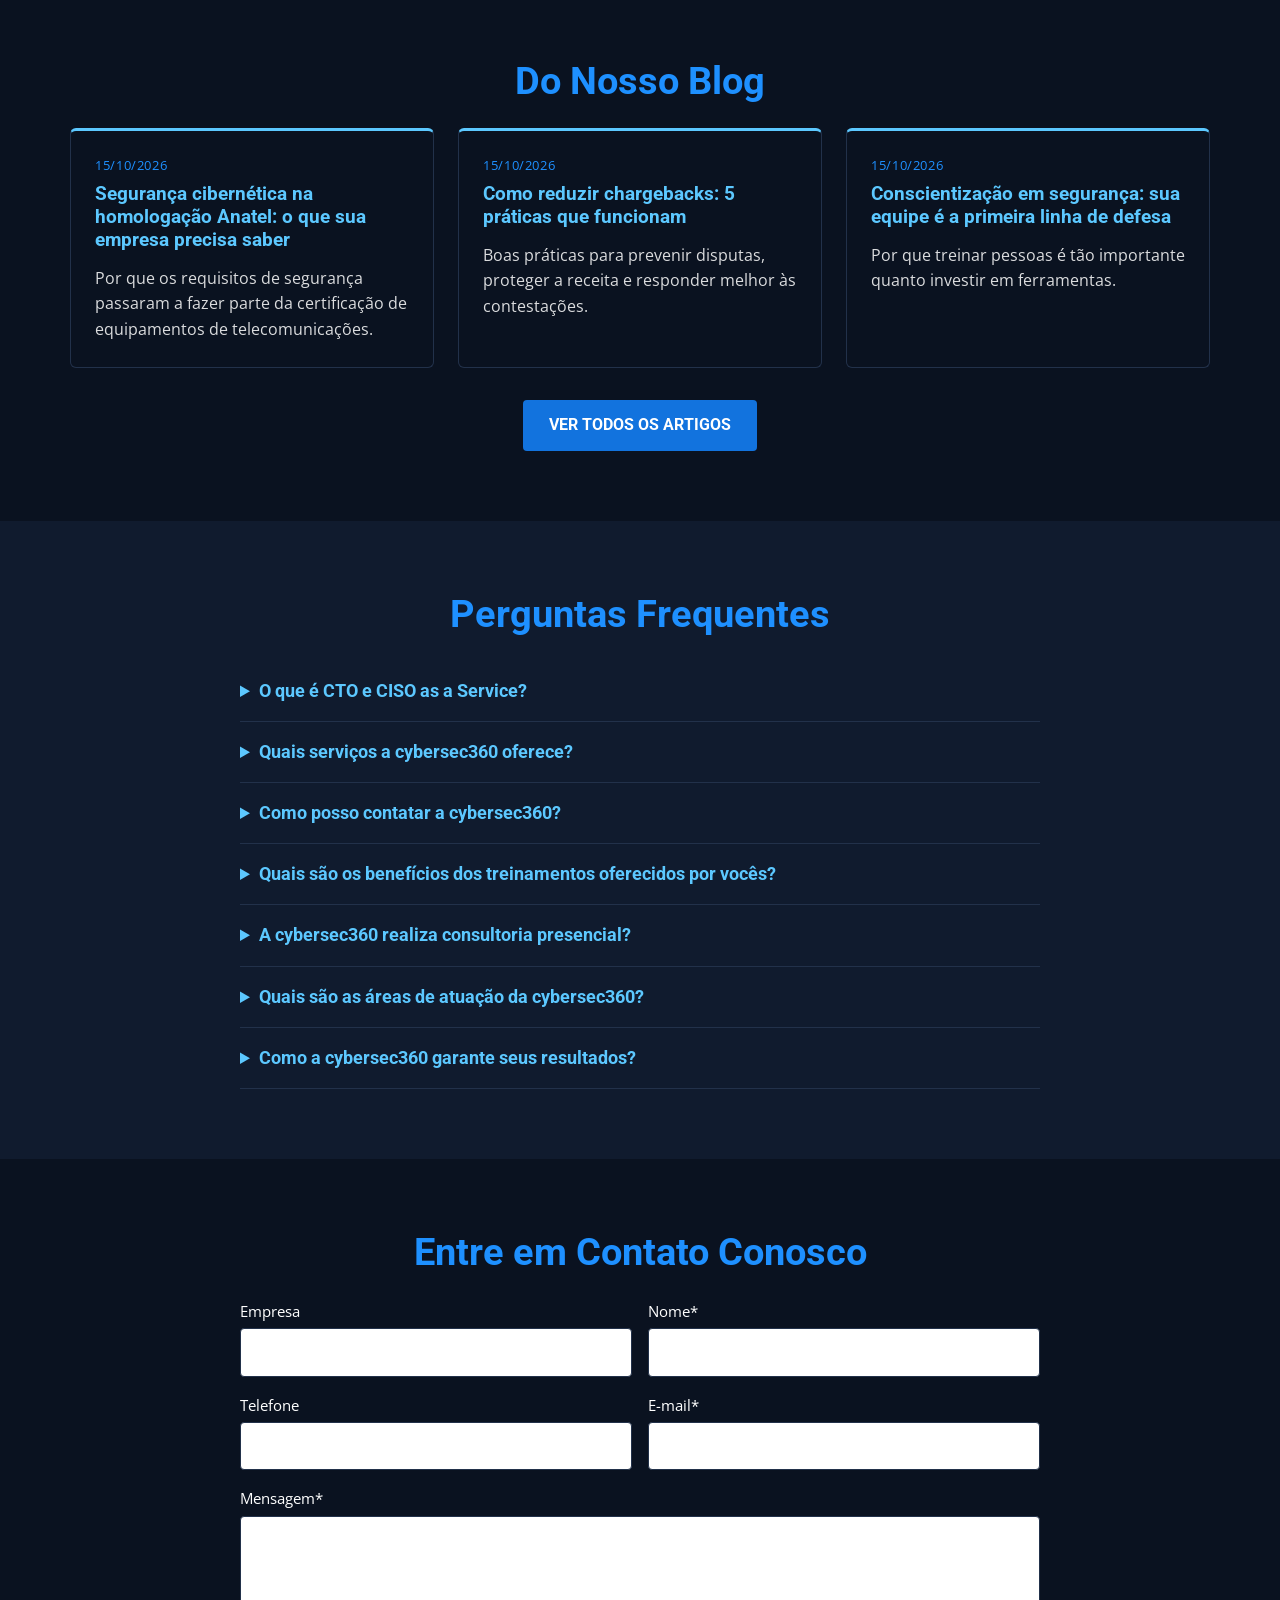
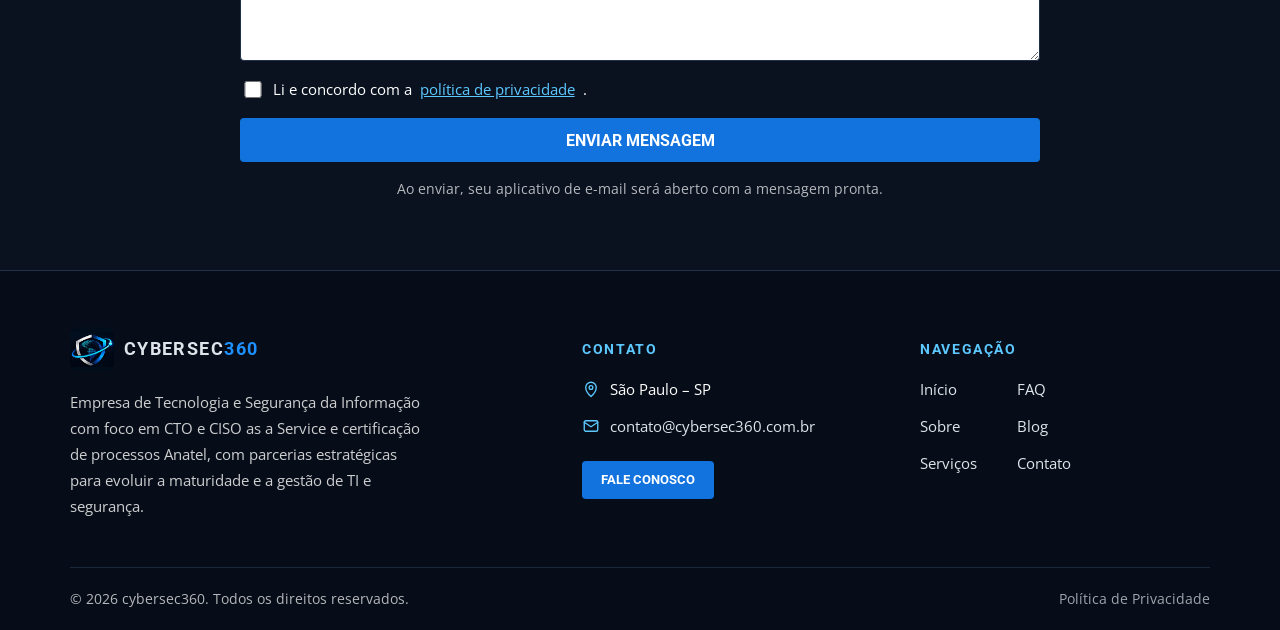
==== commit 91fc56fd: "Reposiciona a empresa: Tecnologia e Segurança da Informação Foco em CTO e CISO as a Service e certif" ====
--- a/index.html
+++ b/index.html
@@ -3,13 +3,13 @@
 <head>
   <meta charset="utf-8">
   <meta name="viewport" content="width=device-width, initial-scale=1">
-  <title>Cybersec360 | CISO e CTO as a Service, Segurança e Certificação Anatel</title>
-  <meta name="description" content="CISO e CTO as a Service, consultoria em segurança cibernética e certificação Anatel em São Paulo. Gestão de fraudes, chargebacks e treinamentos.">
+  <title>Cybersec360 | CTO e CISO as a Service e Certificação Anatel</title>
+  <meta name="description" content="Empresa de Tecnologia e Segurança da Informação com foco em CTO e CISO as a Service e certificação de processos Anatel. Parcerias para evoluir sua maturidade.">
   <meta name="robots" content="index, follow, max-image-preview:large">
   <meta name="theme-color" content="#0a1220">
   <meta property="og:site_name" content="Cybersec360">
-  <meta property="og:title" content="Cybersec360 | CISO e CTO as a Service, Segurança e Certificação Anatel">
-  <meta property="og:description" content="CISO e CTO as a Service, consultoria em segurança cibernética e certificação Anatel em São Paulo. Gestão de fraudes, chargebacks e treinamentos.">
+  <meta property="og:title" content="Cybersec360 | CTO e CISO as a Service e Certificação Anatel">
+  <meta property="og:description" content="Empresa de Tecnologia e Segurança da Informação com foco em CTO e CISO as a Service e certificação de processos Anatel. Parcerias para evoluir sua maturidade.">
   <meta property="og:type" content="website">
   <meta property="og:locale" content="pt_BR">
   <meta property="og:url" content="https://cybersec360.com.br/">
@@ -31,11 +31,12 @@
         "url": "https://cybersec360.com.br/",
         "logo": "https://cybersec360.com.br/assets/img/logo-icone-512.png",
         "image": "https://cybersec360.com.br/assets/img/og-cybersec360.jpg",
-        "description": "CISO e CTO as a Service, consultoria em segurança cibernética e certificação de processos Anatel, gestão de fraudes e chargebacks, treinamentos personalizados e avaliação de ferramentas tecnológicas.",
+        "description": "Empresa de Tecnologia e Segurança da Informação com foco em CTO e CISO as a Service e certificação de processos Anatel, com parcerias estratégicas para evoluir a maturidade e a gestão de TI e segurança.",
+        "slogan": "Tecnologia e Segurança da Informação",
         "email": "contato@cybersec360.com.br",
         "address": { "@type": "PostalAddress", "addressLocality": "São Paulo", "addressRegion": "SP", "addressCountry": "BR" },
         "areaServed": { "@type": "Country", "name": "Brasil" },
-        "knowsAbout": ["Segurança cibernética", "CISO as a Service", "CTO as a Service", "Certificação Anatel", "Gestão de fraudes", "Chargebacks", "Conscientização em segurança", "LGPD"],
+        "knowsAbout": ["Tecnologia da Informação", "Segurança da Informação", "Segurança cibernética", "CISO as a Service", "CTO as a Service", "Certificação Anatel", "Gestão de fraudes", "Chargebacks", "Conscientização em segurança", "LGPD"],
         "hasOfferCatalog": {
           "@type": "OfferCatalog",
           "name": "Serviços Cybersec360",
@@ -64,7 +65,7 @@
           { "@type": "Question", "name": "Como posso contatar a cybersec360?", "acceptedAnswer": { "@type": "Answer", "text": "Você pode entrar em contato conosco pelo formulário de contato do site ou pelo e-mail contato@cybersec360.com.br." } },
           { "@type": "Question", "name": "Quais são os benefícios dos treinamentos oferecidos por vocês?", "acceptedAnswer": { "@type": "Answer", "text": "Nossos treinamentos são personalizados para capacitar equipes a lidarem com desafios específicos, promovendo uma cultura de excelência e eficiência dentro da empresa." } },
           { "@type": "Question", "name": "A cybersec360 realiza consultoria presencial?", "acceptedAnswer": { "@type": "Answer", "text": "Sim, oferecemos opções de consultoria presencial, conforme a necessidade de cada cliente, garantindo um atendimento próximo e eficaz." } },
-          { "@type": "Question", "name": "Quais são as áreas de atuação da cybersec360?", "acceptedAnswer": { "@type": "Answer", "text": "Nossa área de atuação inclui consultoria para diversos setores, com foco em gestão de fraudes, eficiência operacional e parcerias estratégicas para empresas de todos os tamanhos." } },
+          { "@type": "Question", "name": "Quais são as áreas de atuação da cybersec360?", "acceptedAnswer": { "@type": "Answer", "text": "Somos uma empresa de Tecnologia e Segurança da Informação com foco em CTO e CISO as a Service e certificação de processos Anatel. Também atuamos em gestão de fraudes e chargebacks, treinamentos e avaliação de ferramentas, com parcerias estratégicas para empresas de todos os tamanhos." } },
           { "@type": "Question", "name": "Como a cybersec360 garante seus resultados?", "acceptedAnswer": { "@type": "Answer", "text": "Utilizamos análises criteriosas e um trabalho colaborativo com nossos clientes, além de nossa experiência no mercado, para assegurar que todas as soluções implementadas gerem resultados positivos." } }
         ]
       }
@@ -92,7 +93,7 @@
       <ul class="menu" id="menu">
         <li><a href="#inicio">Início</a></li>
         <li><a href="#sobre">Sobre</a></li>
-        <li><a href="#servicos">Serviços</a></li>
+        <li><a href="#cto-ciso">Serviços</a></li>
         <li><a href="#faq">FAQ</a></li>
         <li><a href="blog/">Blog</a></li>
         <li><a href="#contato">Contato</a></li>
@@ -100,8 +101,12 @@
     </nav>
     <div class="hero container">
       <img class="logo-hero" src="assets/img/logo-cybersec360.jpg" alt="Cybersec360" width="420" height="233" fetchpriority="high">
-      <p class="hero-sub">Bem-vindo à cybersec360</p>
-      <h1>Consultoria em segurança e certificação de processos Anatel</h1>
+      <p class="hero-sub">Tecnologia e Segurança da Informação</p>
+      <h1>CTO e CISO as a Service e certificação de processos Anatel</h1>
+      <div class="hero-acoes">
+        <a class="botao" href="#cto-ciso">Conheça os serviços</a>
+        <a class="botao botao-contorno" href="#contato">Fale conosco</a>
+      </div>
     </div>
   </header>
 
@@ -110,35 +115,11 @@
       <div class="container sobre">
         <img src="assets/img/sobre.jpg" alt="Consultores da cybersec360 em reunião com cliente" width="1200" height="675" loading="lazy">
         <div class="cartao">
-          <p class="sobretitulo">Especialistas em segurança e consultoria.</p>
+          <p class="sobretitulo">Empresa de Tecnologia e Segurança da Informação</p>
           <h2>Sobre Nós</h2>
-          <p>Na cybersec360, estamos dedicados a fornecer consultoria de segurança especializada com foco em certificação de processos Anatel. Nossa equipe é composta por profissionais experientes que entendem as complexidades do ambiente de segurança digital e estão prontos para ajudar sua empresa a melhorar seus processos. Junte-se a nós para garantir a proteção e eficiência necessárias no mundo digital.</p>
-          <a class="botao" href="#servicos">Saiba mais</a>
-        </div>
-      </div>
-    </section>
-
-    <section class="secao secao-alt">
-      <div class="container">
-        <h2 class="centro">Nossos Valores</h2>
-        <div class="grade grade-3">
-          <article class="item"><h3>Excelência</h3><p>Comprometemo-nos com a excelência em cada serviço que oferecemos.</p></article>
-          <article class="item"><h3>Inovação</h3><p>Focamos em inovações para oferecer soluções eficazes.</p></article>
-          <article class="item"><h3>Parcerias Estratégicas</h3><p>Valorizamos colaborações que ampliam nossas capacidades.</p></article>
-        </div>
-      </div>
-    </section>
-
-    <section id="servicos" class="secao">
-      <div class="container">
-        <h2 class="centro">Nossos Serviços</h2>
-        <div class="grade grade-3">
-          <article class="item"><h3>Consultoria e Treinamento</h3><p>Oferecemos uma gama de serviços para otimizar seus processos e assegurar segurança.</p></article>
-          <article class="item"><h3>Gestão de Chargebacks</h3><p>Ajudamos na identificação e prevenção de disputas financeiras.</p></article>
-          <article class="item"><h3>Treinamentos Personalizados</h3><p>Capacitamos suas equipes para enfrentar desafios específicos.</p></article>
-          <article class="item"><h3>Avaliação de Ferramentas Tecnológicas</h3><p>Recomendamos as melhores ferramentas para suas necessidades.</p></article>
-          <article class="item"><h3>Estratégias de Alocação de Recursos</h3><p>Desenvolvemos estratégias eficazes para o sucesso da sua organização.</p></article>
-          <article class="item"><h3>Conscientização e Segurança</h3><p>Promovemos práticas de segurança no ambiente de mercado.</p></article>
+          <p>A cybersec360 é uma empresa de Tecnologia e Segurança da Informação com foco em <strong>CTO e CISO as a Service</strong> e em <strong>certificação de processos Anatel</strong>. Atuamos lado a lado com a liderança da sua empresa para definir a estratégia, organizar a gestão e proteger o que é mais importante para o negócio.</p>
+          <p>Contamos com <strong>parcerias estratégicas</strong> que ampliam nossa capacidade de entrega e ajudam nossos clientes a evoluir a maturidade e a gestão de Tecnologia e Segurança da Informação de forma consistente e mensurável.</p>
+          <a class="botao" href="#cto-ciso">Saiba mais</a>
         </div>
       </div>
     </section>
@@ -180,6 +161,31 @@
       </div>
     </section>
 
+    <section class="secao">
+      <div class="container">
+        <h2 class="centro">Nossos Valores</h2>
+        <div class="grade grade-3">
+          <article class="item"><h3>Excelência</h3><p>Comprometemo-nos com a excelência em cada serviço que oferecemos.</p></article>
+          <article class="item"><h3>Inovação</h3><p>Focamos em inovações para oferecer soluções eficazes.</p></article>
+          <article class="item"><h3>Parcerias Estratégicas</h3><p>Contamos com parceiros estratégicos para evoluir a maturidade e a gestão de Tecnologia e Segurança da Informação.</p></article>
+        </div>
+      </div>
+    </section>
+
+    <section id="servicos" class="secao secao-alt">
+      <div class="container">
+        <h2 class="centro">Outros Serviços</h2>
+        <div class="grade grade-3">
+          <article class="item"><h3>Consultoria e Treinamento</h3><p>Oferecemos uma gama de serviços para otimizar seus processos e assegurar segurança.</p></article>
+          <article class="item"><h3>Gestão de Chargebacks</h3><p>Ajudamos na identificação e prevenção de disputas financeiras.</p></article>
+          <article class="item"><h3>Treinamentos Personalizados</h3><p>Capacitamos suas equipes para enfrentar desafios específicos.</p></article>
+          <article class="item"><h3>Avaliação de Ferramentas Tecnológicas</h3><p>Recomendamos as melhores ferramentas para suas necessidades.</p></article>
+          <article class="item"><h3>Estratégias de Alocação de Recursos</h3><p>Desenvolvemos estratégias eficazes para o sucesso da sua organização.</p></article>
+          <article class="item"><h3>Conscientização e Segurança</h3><p>Promovemos práticas de segurança no ambiente de mercado.</p></article>
+        </div>
+      </div>
+    </section>
+
     <section id="blog" class="secao">
       <div class="container">
         <h2 class="centro">Do Nosso Blog</h2>
@@ -200,7 +206,7 @@
         <details><summary>Como posso contatar a cybersec360?</summary><p>Você pode entrar em contato conosco pelo formulário de contato abaixo ou pelo e-mail <a href="mailto:contato@cybersec360.com.br">contato@cybersec360.com.br</a>.</p></details>
         <details><summary>Quais são os benefícios dos treinamentos oferecidos por vocês?</summary><p>Nossos treinamentos são personalizados para capacitar equipes a lidarem com desafios específicos, promovendo uma cultura de excelência e eficiência dentro da empresa.</p></details>
         <details><summary>A cybersec360 realiza consultoria presencial?</summary><p>Sim, oferecemos opções de consultoria presencial, conforme a necessidade de cada cliente, garantindo um atendimento próximo e eficaz.</p></details>
-        <details><summary>Quais são as áreas de atuação da cybersec360?</summary><p>Nossa área de atuação inclui consultoria para diversos setores, com foco em gestão de fraudes, eficiência operacional e parcerias estratégicas para empresas de todos os tamanhos.</p></details>
+        <details><summary>Quais são as áreas de atuação da cybersec360?</summary><p>Somos uma empresa de Tecnologia e Segurança da Informação com foco em CTO e CISO as a Service e certificação de processos Anatel. Também atuamos em gestão de fraudes e chargebacks, treinamentos e avaliação de ferramentas, com parcerias estratégicas para empresas de todos os tamanhos.</p></details>
         <details><summary>Como a cybersec360 garante seus resultados?</summary><p>Utilizamos análises criteriosas e um trabalho colaborativo com nossos clientes, além de nossa experiência no mercado, para assegurar que todas as soluções implementadas gerem resultados positivos.</p></details>
       </div>
     </section>
@@ -226,7 +232,7 @@
     <div class="container rodape-grade">
       <div class="rodape-marca">
         <a href="#inicio" class="marca"><img src="assets/img/logo-icone.png" alt="" width="44" height="44" loading="lazy"><span>CYBERSEC<b>360</b></span></a>
-        <p>A cybersec360 se dedica a oferecer soluções de certificação de segurança em processos, ajudando empresas a otimizar suas operações e a proteger seus ativos.</p>
+        <p>Empresa de Tecnologia e Segurança da Informação com foco em CTO e CISO as a Service e certificação de processos Anatel, com parcerias estratégicas para evoluir a maturidade e a gestão de TI e segurança.</p>
       </div>
       <div>
         <h3>Contato</h3>
@@ -243,7 +249,7 @@
           <li><a href="#faq">FAQ</a></li>
           <li><a href="#sobre">Sobre</a></li>
           <li><a href="blog/">Blog</a></li>
-          <li><a href="#servicos">Serviços</a></li>
+          <li><a href="#cto-ciso">Serviços</a></li>
           <li><a href="#contato">Contato</a></li>
         </ul>
       </div>
--- a/assets/css/style.css
+++ b/assets/css/style.css
@@ -189,3 +189,9 @@
   .formulario { grid-template-columns: 1fr; }
   .secao { padding: 40px 0; }
 }
+
+/* Botões do topo */
+.hero-acoes { display: flex; flex-wrap: wrap; justify-content: center; gap: .8rem; margin-top: 2rem; }
+.botao-contorno { background: transparent; border: 2px solid var(--azul); color: var(--prata); padding: calc(.8rem - 2px) calc(1.6rem - 2px); }
+.botao-contorno:hover { background: var(--azul); color: #fff; }
+.cartao p + p { margin-top: 0; }
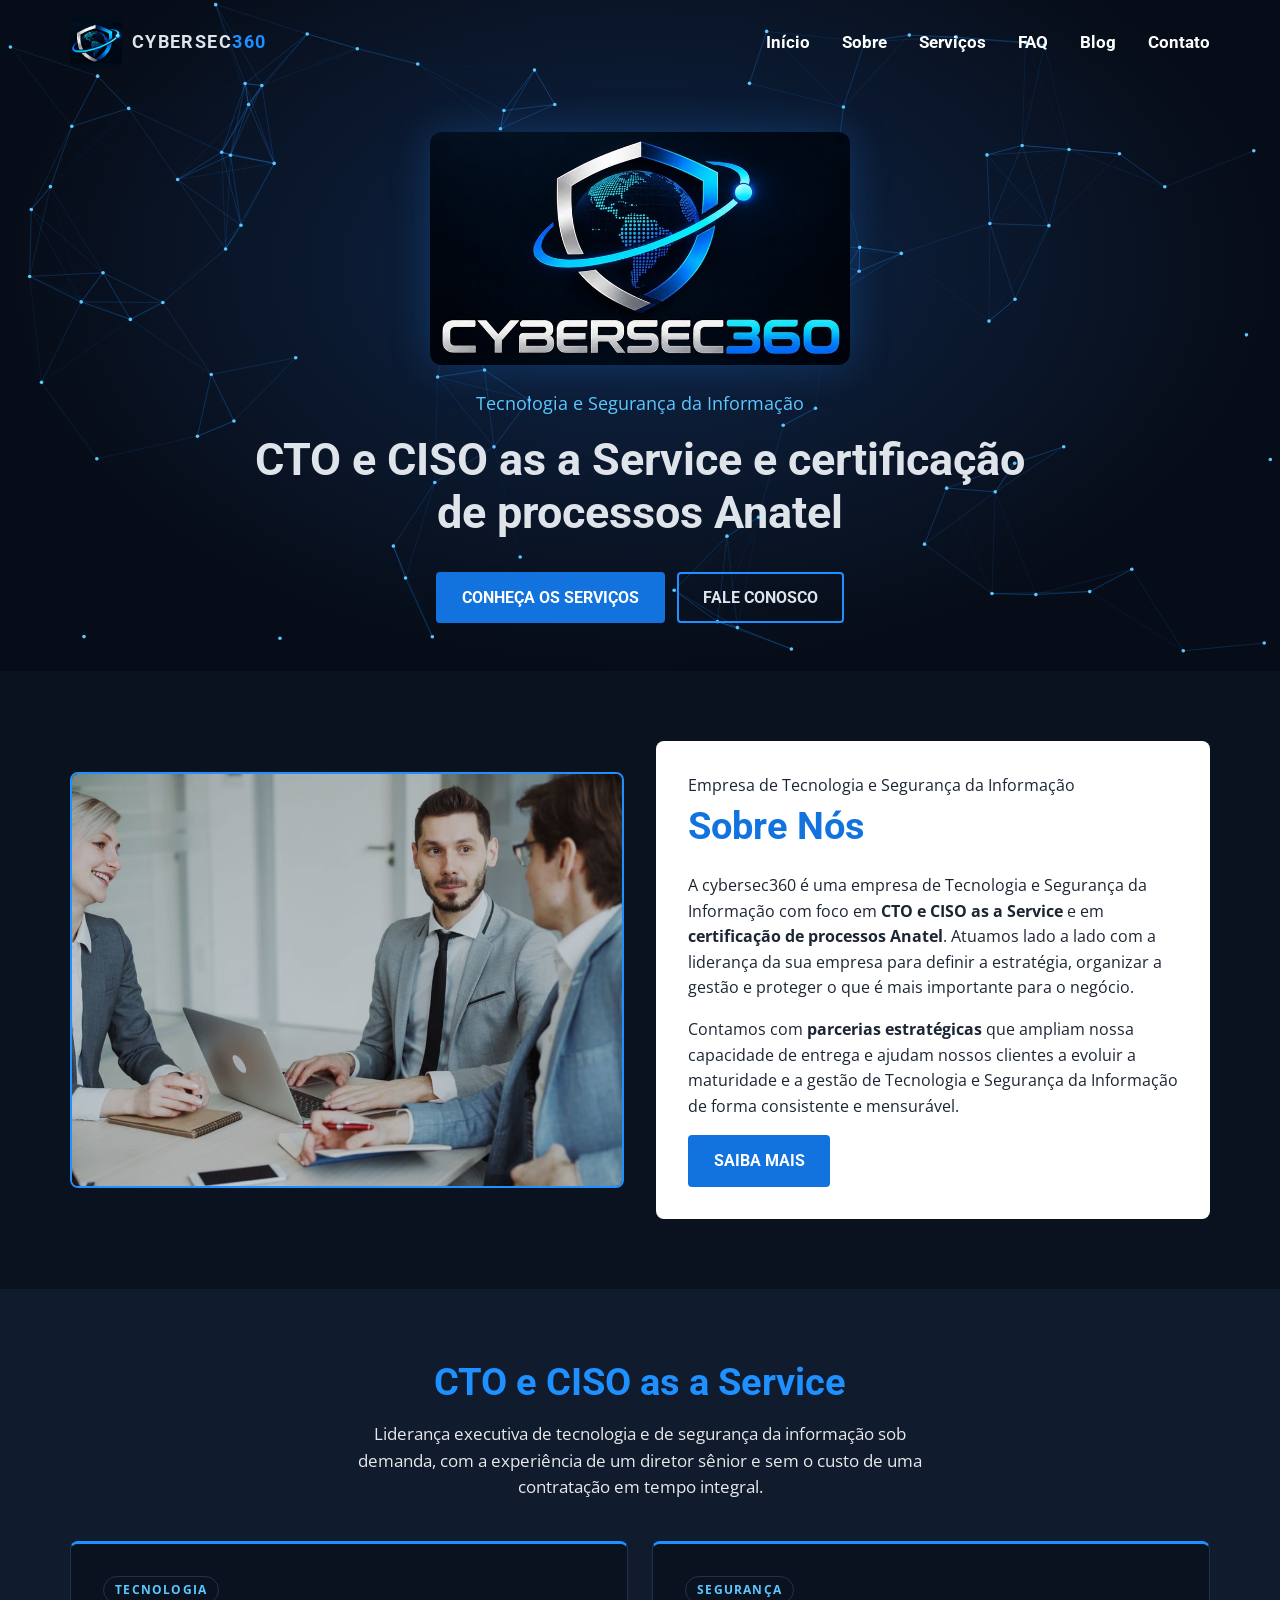
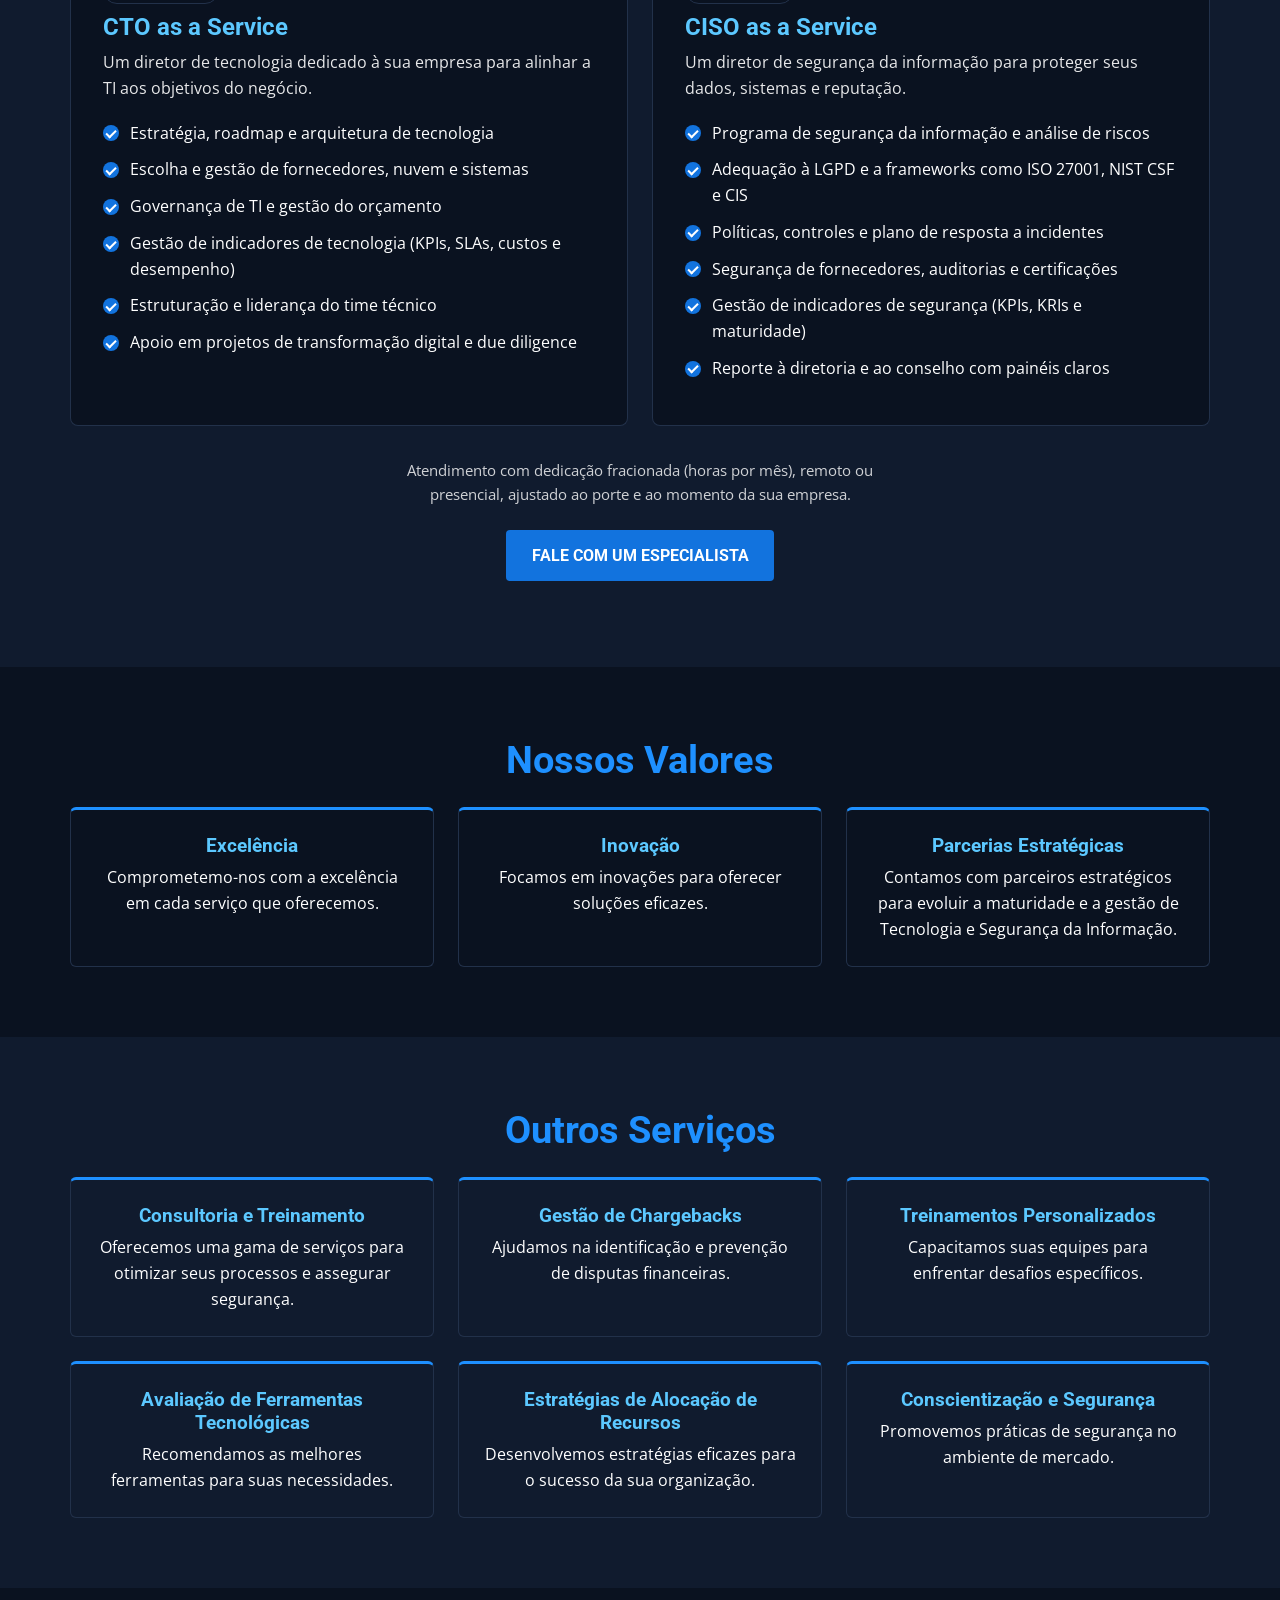
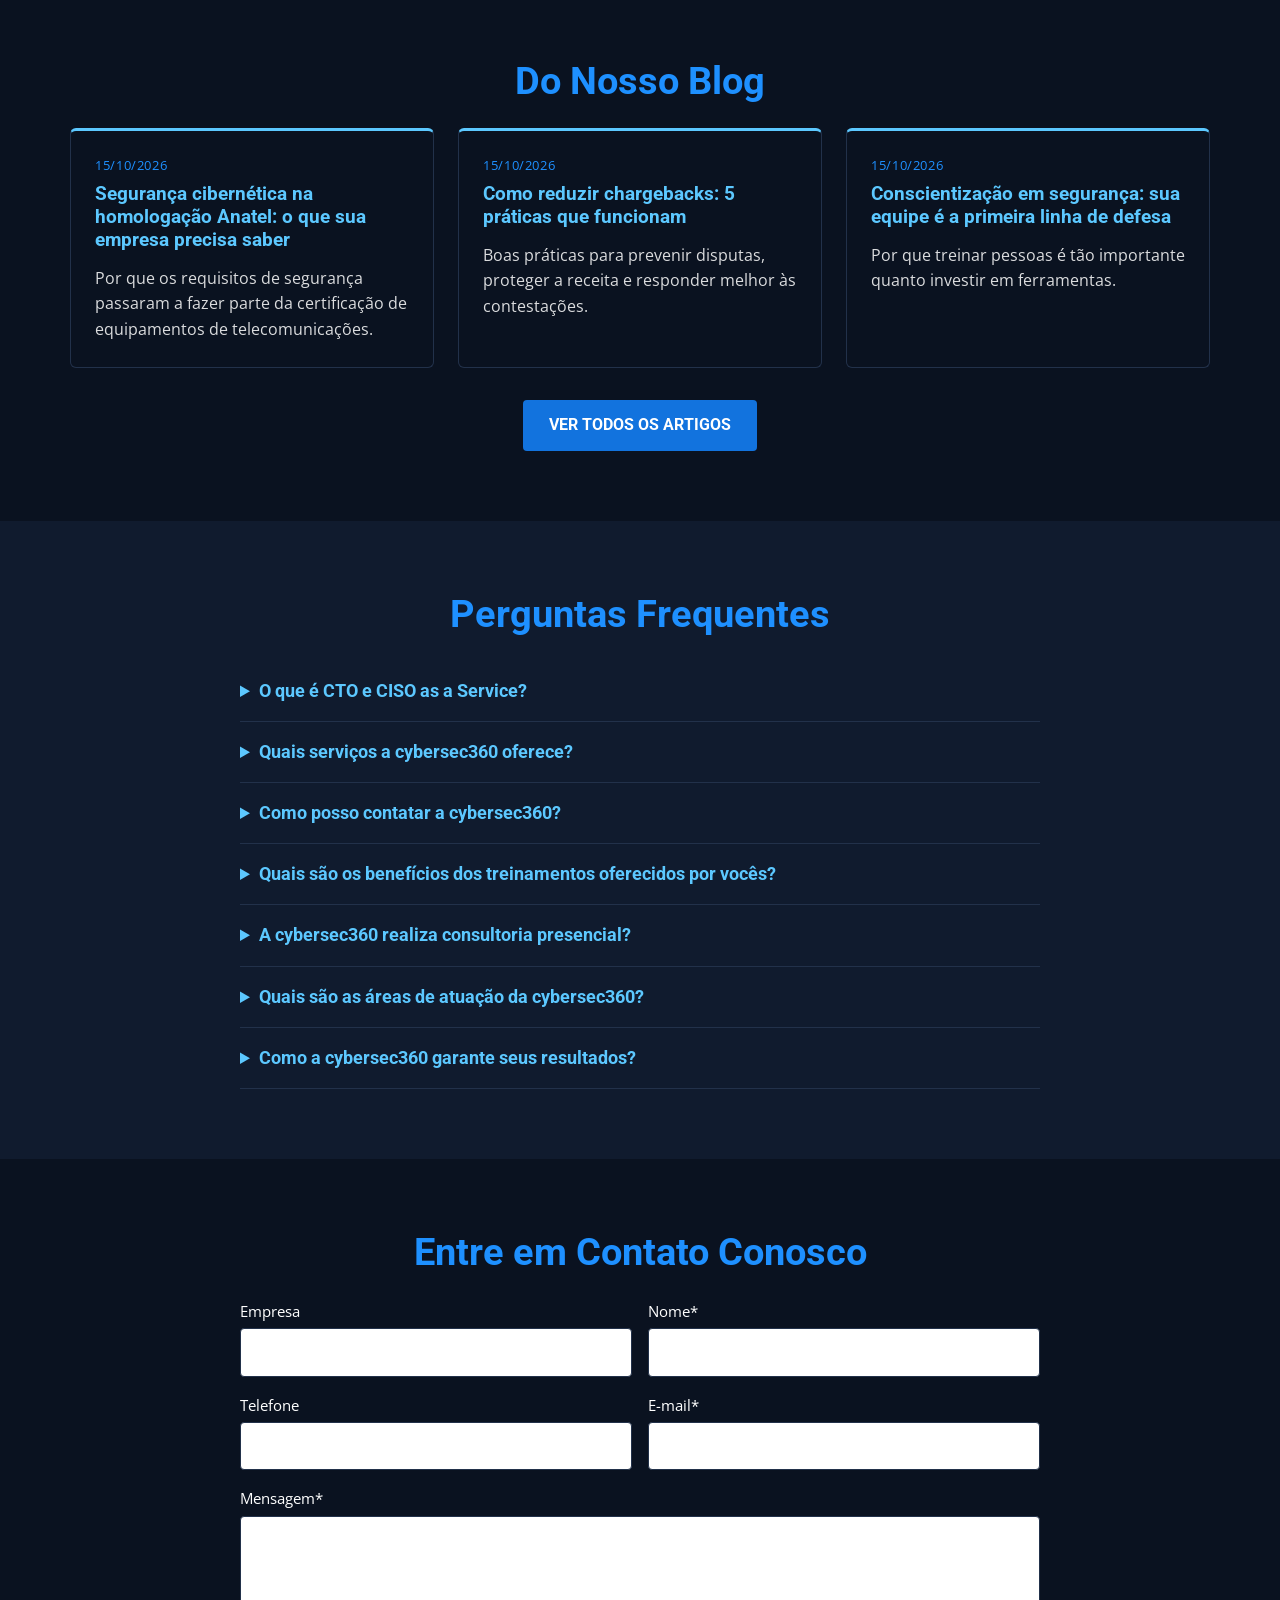
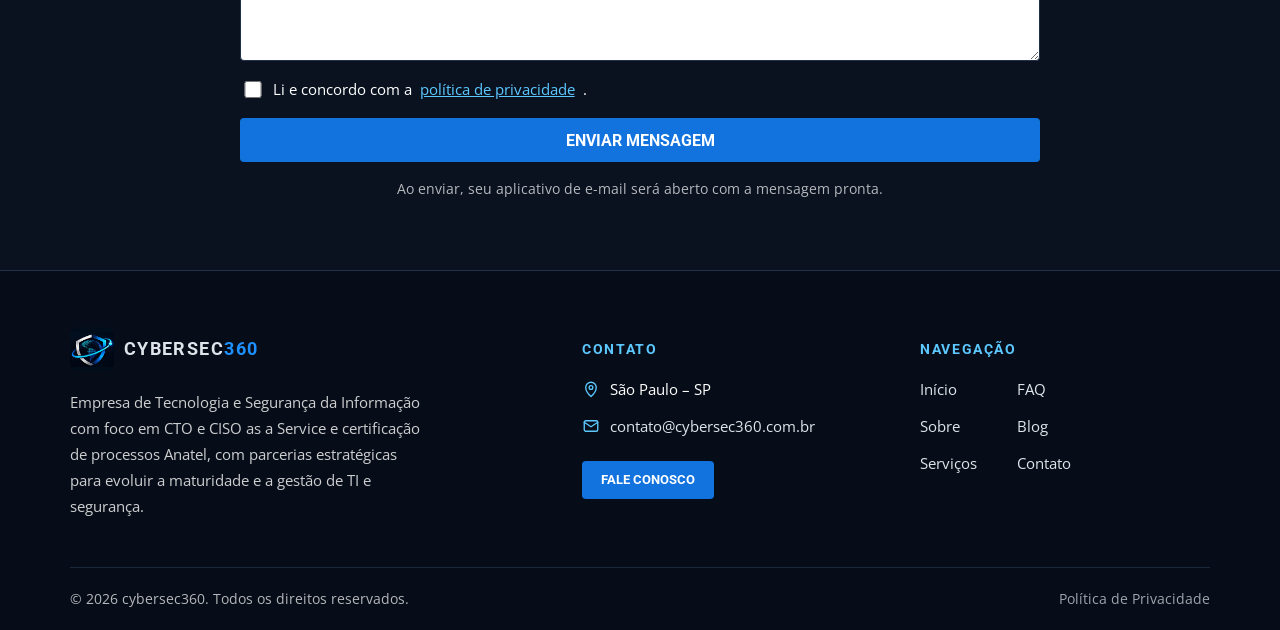
==== commit 383a4c60: "Corrige resposta do FAQ para bater com os dados estruturados Co-Authored-By: Claude Opus 5.5 <norepl" ====
--- a/index.html
+++ b/index.html
@@ -202,7 +202,7 @@
       <div class="container estreito">
         <h2 class="centro">Perguntas Frequentes</h2>
         <details><summary>O que é CTO e CISO as a Service?</summary><p>É a contratação de um diretor de tecnologia (CTO) ou de segurança da informação (CISO) com dedicação fracionada, por horas mensais. Sua empresa conta com liderança executiva experiente para estratégia, riscos, LGPD e governança, sem o custo de um executivo em tempo integral.</p></details>
-        <details><summary>Quais serviços a cybersec360 oferece?</summary><p>A cybersec360 fornece consultoria integrada para otimização de processos, gestão de chargebacks, treinamentos personalizados, avaliação de ferramentas tecnológicas, estratégias de alocação de recursos e conscientização sobre práticas de gestão e segurança.</p></details>
+        <details><summary>Quais serviços a cybersec360 oferece?</summary><p>A cybersec360 oferece CISO e CTO as a Service e consultoria integrada para otimização de processos, gestão de chargebacks, treinamentos personalizados, avaliação de ferramentas tecnológicas, estratégias de alocação de recursos e conscientização sobre práticas de gestão e segurança.</p></details>
         <details><summary>Como posso contatar a cybersec360?</summary><p>Você pode entrar em contato conosco pelo formulário de contato abaixo ou pelo e-mail <a href="mailto:contato@cybersec360.com.br">contato@cybersec360.com.br</a>.</p></details>
         <details><summary>Quais são os benefícios dos treinamentos oferecidos por vocês?</summary><p>Nossos treinamentos são personalizados para capacitar equipes a lidarem com desafios específicos, promovendo uma cultura de excelência e eficiência dentro da empresa.</p></details>
         <details><summary>A cybersec360 realiza consultoria presencial?</summary><p>Sim, oferecemos opções de consultoria presencial, conforme a necessidade de cada cliente, garantindo um atendimento próximo e eficaz.</p></details>
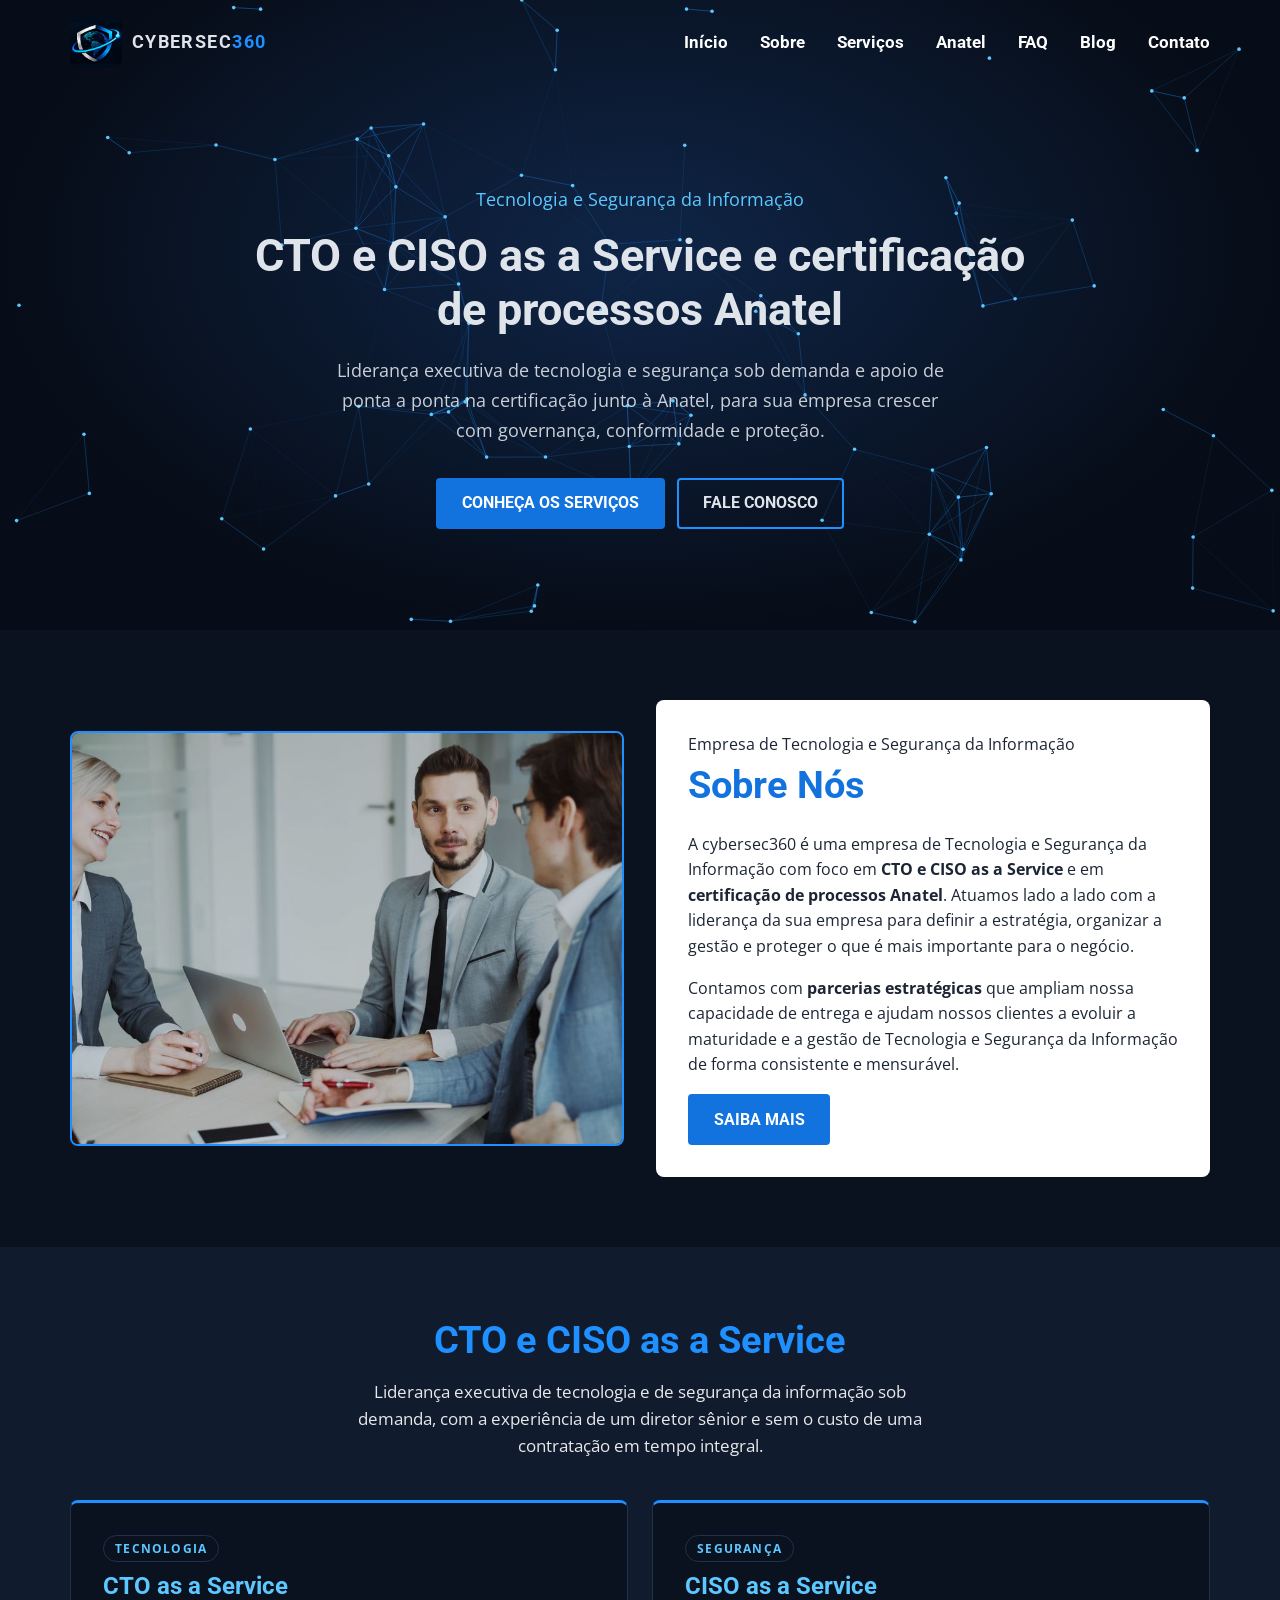
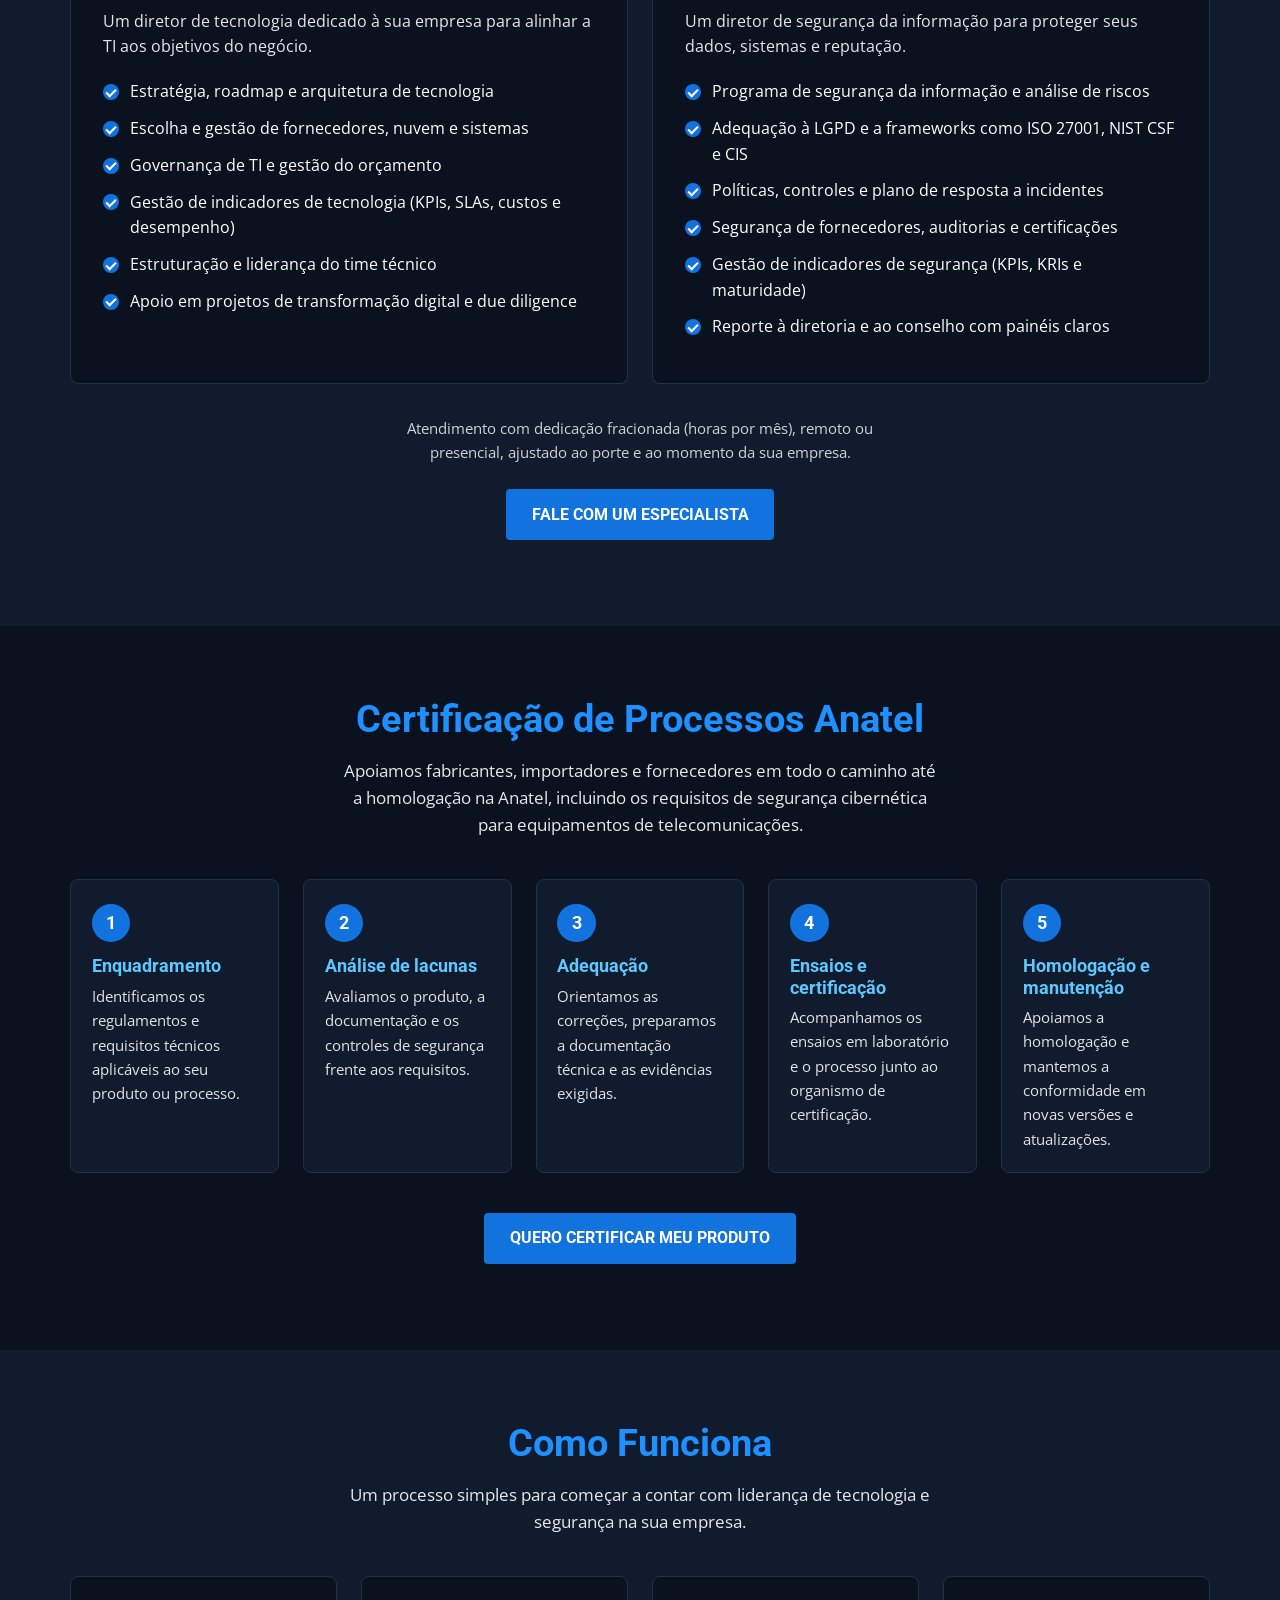
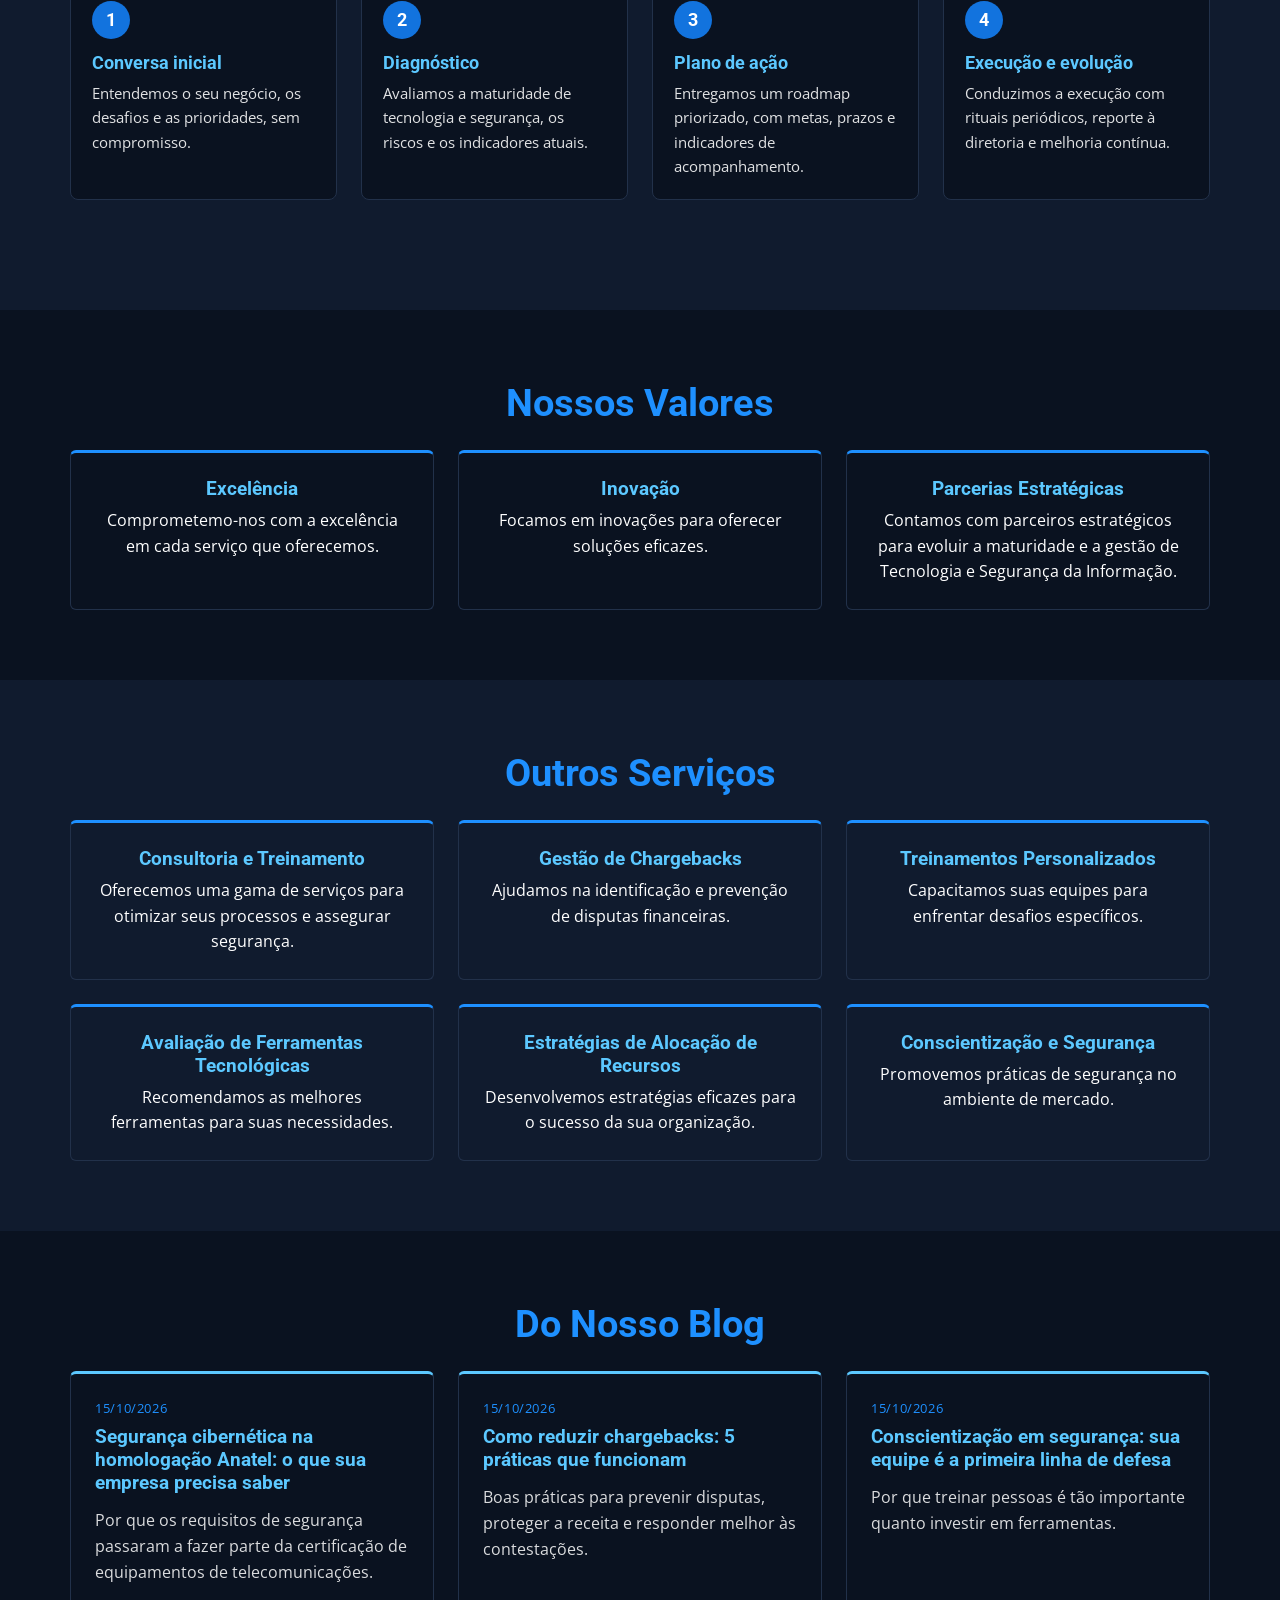
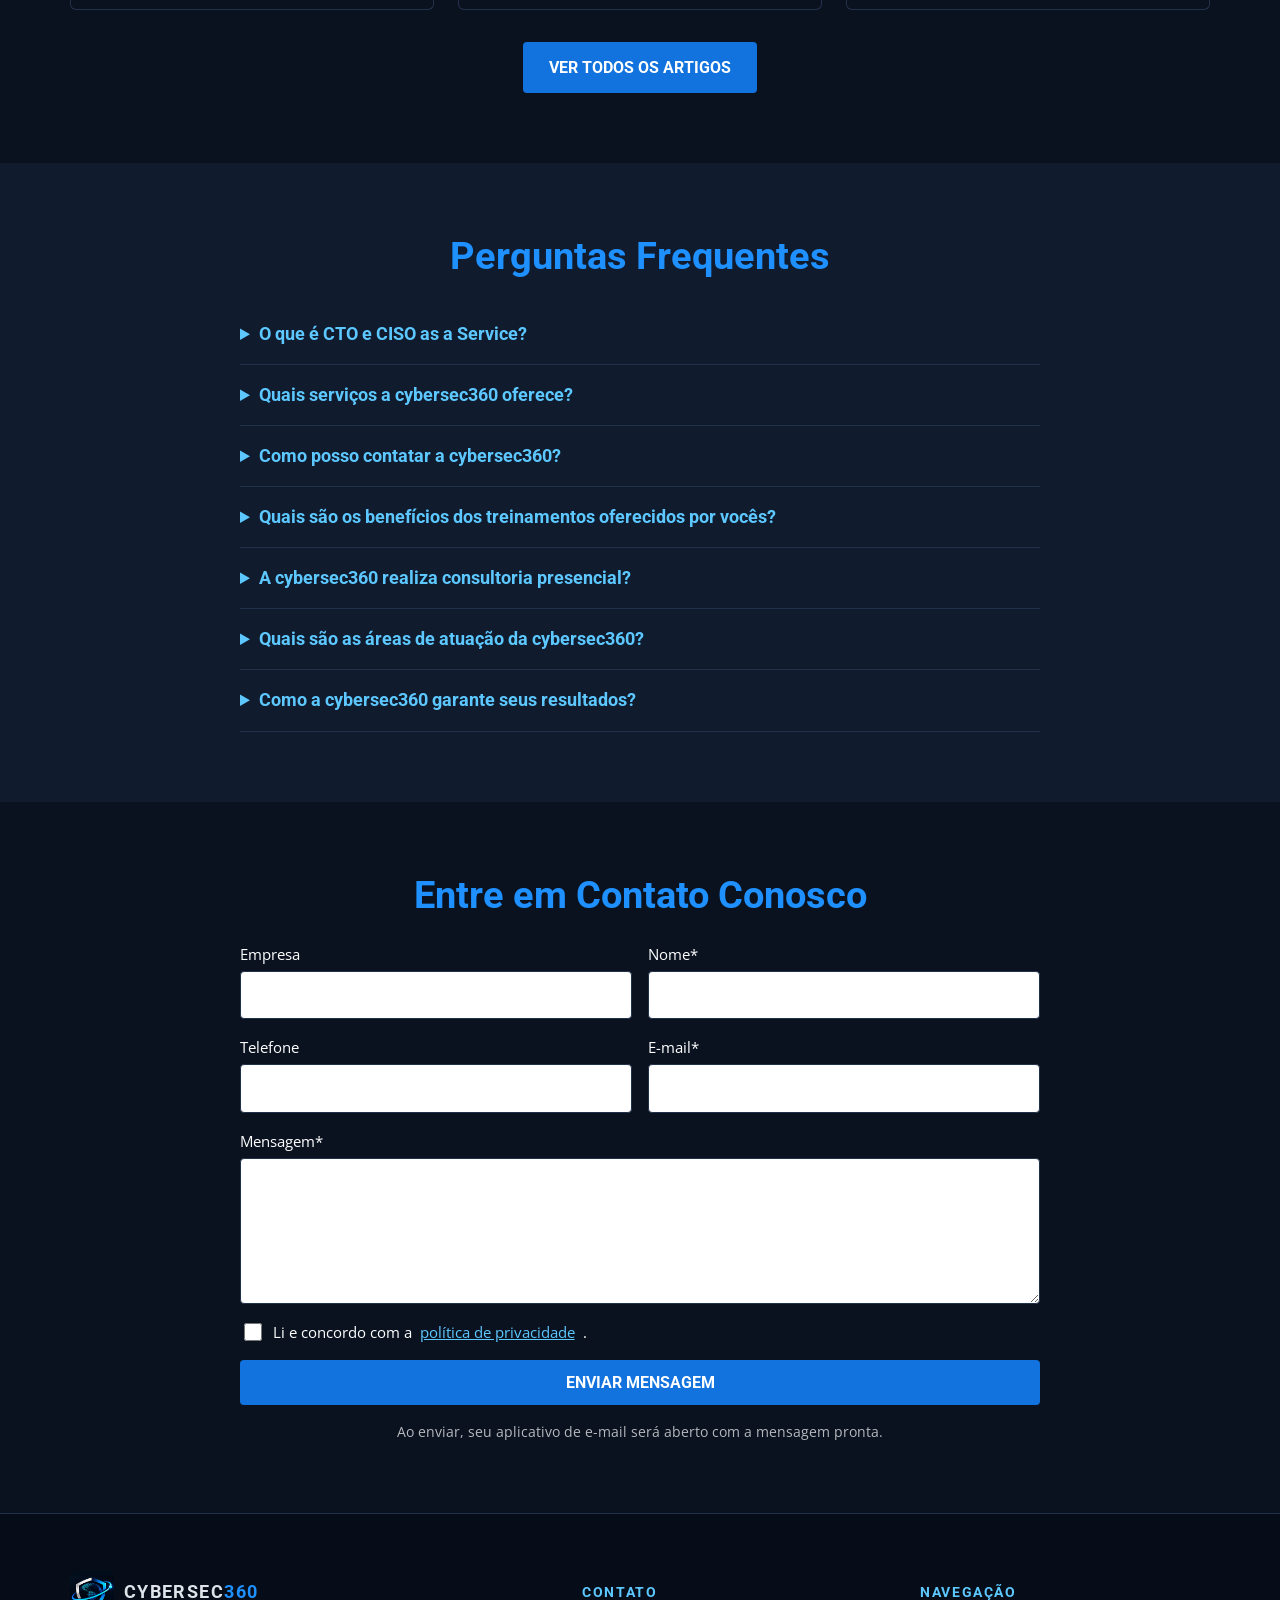
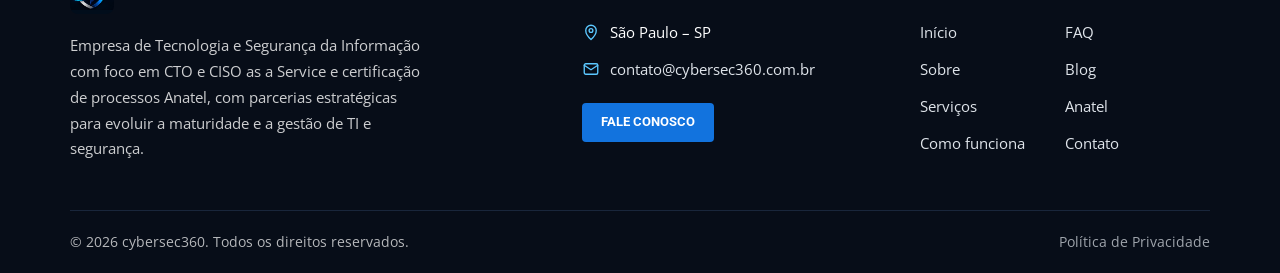
==== commit 735f89fc: "Página inicial: seções Anatel e Como funciona, menu fixo, topo sem logo repetido - Topo sem o logo g" ====
--- a/index.html
+++ b/index.html
@@ -87,22 +87,23 @@
 
   <header class="topo" id="inicio">
     <canvas class="rede" id="rede" aria-hidden="true"></canvas>
-    <nav class="nav container">
+    <nav class="nav container" aria-label="Menu principal">
       <a href="#inicio" class="marca"><img src="assets/img/logo-icone.png" alt="" width="52" height="52"><span>CYBERSEC<b>360</b></span></a>
       <button class="menu-btn" aria-label="Abrir menu" aria-expanded="false" aria-controls="menu">&#9776;</button>
       <ul class="menu" id="menu">
         <li><a href="#inicio">Início</a></li>
         <li><a href="#sobre">Sobre</a></li>
         <li><a href="#cto-ciso">Serviços</a></li>
+        <li><a href="#anatel">Anatel</a></li>
         <li><a href="#faq">FAQ</a></li>
         <li><a href="blog/">Blog</a></li>
         <li><a href="#contato">Contato</a></li>
       </ul>
     </nav>
     <div class="hero container">
-      <img class="logo-hero" src="assets/img/logo-cybersec360.jpg" alt="Cybersec360" width="420" height="233" fetchpriority="high">
       <p class="hero-sub">Tecnologia e Segurança da Informação</p>
       <h1>CTO e CISO as a Service e certificação de processos Anatel</h1>
+      <p class="hero-texto">Liderança executiva de tecnologia e segurança sob demanda e apoio de ponta a ponta na certificação junto à Anatel, para sua empresa crescer com governança, conformidade e proteção.</p>
       <div class="hero-acoes">
         <a class="botao" href="#cto-ciso">Conheça os serviços</a>
         <a class="botao botao-contorno" href="#contato">Fale conosco</a>
@@ -161,6 +162,34 @@
       </div>
     </section>
 
+    <section id="anatel" class="secao">
+      <div class="container">
+        <h2 class="centro">Certificação de Processos Anatel</h2>
+        <p class="centro lead">Apoiamos fabricantes, importadores e fornecedores em todo o caminho até a homologação na Anatel, incluindo os requisitos de segurança cibernética para equipamentos de telecomunicações.</p>
+        <ol class="etapas etapas-anatel">
+          <li><h3>Enquadramento</h3><p>Identificamos os regulamentos e requisitos técnicos aplicáveis ao seu produto ou processo.</p></li>
+          <li><h3>Análise de lacunas</h3><p>Avaliamos o produto, a documentação e os controles de segurança frente aos requisitos.</p></li>
+          <li><h3>Adequação</h3><p>Orientamos as correções, preparamos a documentação técnica e as evidências exigidas.</p></li>
+          <li><h3>Ensaios e certificação</h3><p>Acompanhamos os ensaios em laboratório e o processo junto ao organismo de certificação.</p></li>
+          <li><h3>Homologação e manutenção</h3><p>Apoiamos a homologação e mantemos a conformidade em novas versões e atualizações.</p></li>
+        </ol>
+        <p class="centro"><a class="botao" href="#contato">Quero certificar meu produto</a></p>
+      </div>
+    </section>
+
+    <section id="como-funciona" class="secao secao-alt">
+      <div class="container">
+        <h2 class="centro">Como Funciona</h2>
+        <p class="centro lead">Um processo simples para começar a contar com liderança de tecnologia e segurança na sua empresa.</p>
+        <ol class="etapas">
+          <li><h3>Conversa inicial</h3><p>Entendemos o seu negócio, os desafios e as prioridades, sem compromisso.</p></li>
+          <li><h3>Diagnóstico</h3><p>Avaliamos a maturidade de tecnologia e segurança, os riscos e os indicadores atuais.</p></li>
+          <li><h3>Plano de ação</h3><p>Entregamos um roadmap priorizado, com metas, prazos e indicadores de acompanhamento.</p></li>
+          <li><h3>Execução e evolução</h3><p>Conduzimos a execução com rituais periódicos, reporte à diretoria e melhoria contínua.</p></li>
+        </ol>
+      </div>
+    </section>
+
     <section class="secao">
       <div class="container">
         <h2 class="centro">Nossos Valores</h2>
@@ -250,6 +279,8 @@
           <li><a href="#sobre">Sobre</a></li>
           <li><a href="blog/">Blog</a></li>
           <li><a href="#cto-ciso">Serviços</a></li>
+          <li><a href="#anatel">Anatel</a></li>
+          <li><a href="#como-funciona">Como funciona</a></li>
           <li><a href="#contato">Contato</a></li>
         </ul>
       </div>
--- a/assets/css/style.css
+++ b/assets/css/style.css
@@ -51,7 +51,6 @@
 .marca img { width: 52px; height: 52px; border-radius: 8px; }
 .marca span { color: var(--prata); font-family: Roboto, sans-serif; font-weight: 700; font-size: 1.15rem; letter-spacing: .08em; }
 .marca b { color: var(--azul); }
-.logo-hero { width: min(420px, 80vw); border-radius: 12px; margin-bottom: 1.5rem; box-shadow: 0 0 40px rgba(30, 144, 255, .25); }
 .menu { list-style: none; display: flex; gap: 2rem; margin: 0; padding: 0; }
 .menu a { color: #fff; text-decoration: none; font-family: Roboto, sans-serif; font-weight: 700; font-size: 1.05rem; }
 .menu a:hover { color: var(--ciano); }
@@ -195,3 +194,35 @@
 .botao-contorno { background: transparent; border: 2px solid var(--azul); color: var(--prata); padding: calc(.8rem - 2px) calc(1.6rem - 2px); }
 .botao-contorno:hover { background: var(--azul); color: #fff; }
 .cartao p + p { margin-top: 0; }
+
+/* Topo sem logo grande */
+.hero-texto { max-width: 62ch; margin: 1.2rem auto 0; font-size: 1.1rem; line-height: 1.7; color: var(--prata); opacity: .9; }
+
+/* Etapas numeradas (Anatel e Como funciona) */
+.etapas { list-style: none; counter-reset: etapa; padding: 0; margin: 0 0 2.5rem; display: grid; grid-template-columns: repeat(4, 1fr); gap: 1.5rem; }
+.etapas-anatel { grid-template-columns: repeat(5, 1fr); }
+.etapas li { counter-increment: etapa; position: relative; background: var(--fundo); border: 1px solid var(--borda); border-radius: 8px; padding: 1.5rem 1.3rem 1.3rem; }
+.secao:not(.secao-alt) .etapas li { background: var(--fundo-alt); }
+.etapas li::before { content: counter(etapa); display: grid; place-items: center; width: 2.4rem; height: 2.4rem; margin-bottom: .9rem; border-radius: 50%; background: var(--azul-escuro); color: #fff; font: 700 1.1rem Roboto, sans-serif; }
+.etapas h3 { font-size: 1.1rem; margin: 0 0 .4rem; }
+.etapas p { margin: 0; font-size: .95rem; opacity: .88; }
+
+/* Menu fixo ao rolar */
+section[id], header[id] { scroll-margin-top: 84px; }
+.nav.fixo { position: fixed; top: 0; left: 0; right: 0; z-index: 50; padding: .55rem 0; background: rgba(7, 13, 24, .94); box-shadow: 0 0 0 100vmax rgba(7, 13, 24, .94), 0 1px 0 100vmax var(--borda); clip-path: inset(0 -100vmax -1px); backdrop-filter: blur(8px); }
+.nav.fixo .marca img { width: 40px; height: 40px; }
+.topo.com-menu-fixo { padding-top: var(--altura-nav, 84px); }
+.topo-simples { position: sticky; top: 0; z-index: 50; }
+
+@media (max-width: 1100px) {
+  .etapas-anatel { grid-template-columns: repeat(3, 1fr); }
+}
+@media (max-width: 860px) {
+  .etapas, .etapas-anatel { grid-template-columns: 1fr 1fr; }
+}
+@media (max-width: 560px) {
+  .etapas, .etapas-anatel { grid-template-columns: 1fr; }
+}
+@media (max-width: 640px) {
+  .nav.fixo .menu { top: 62px; }
+}
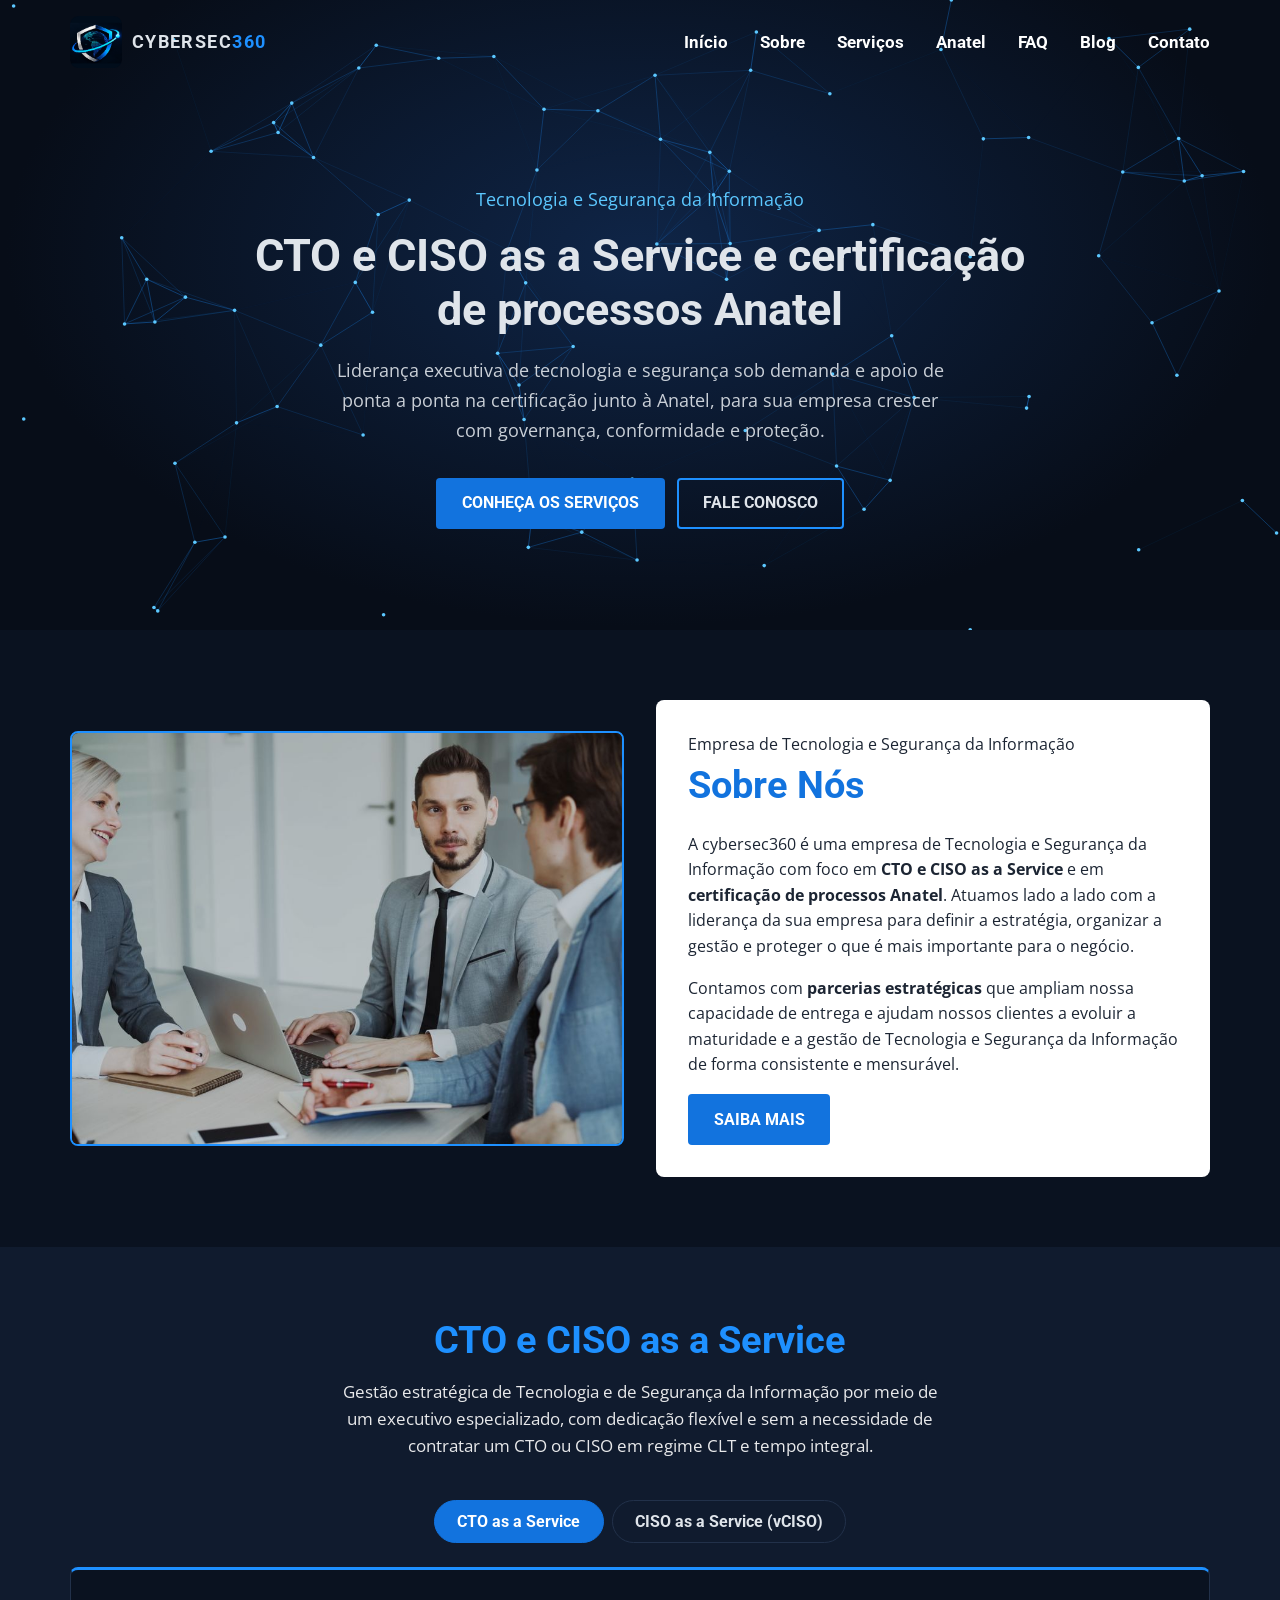
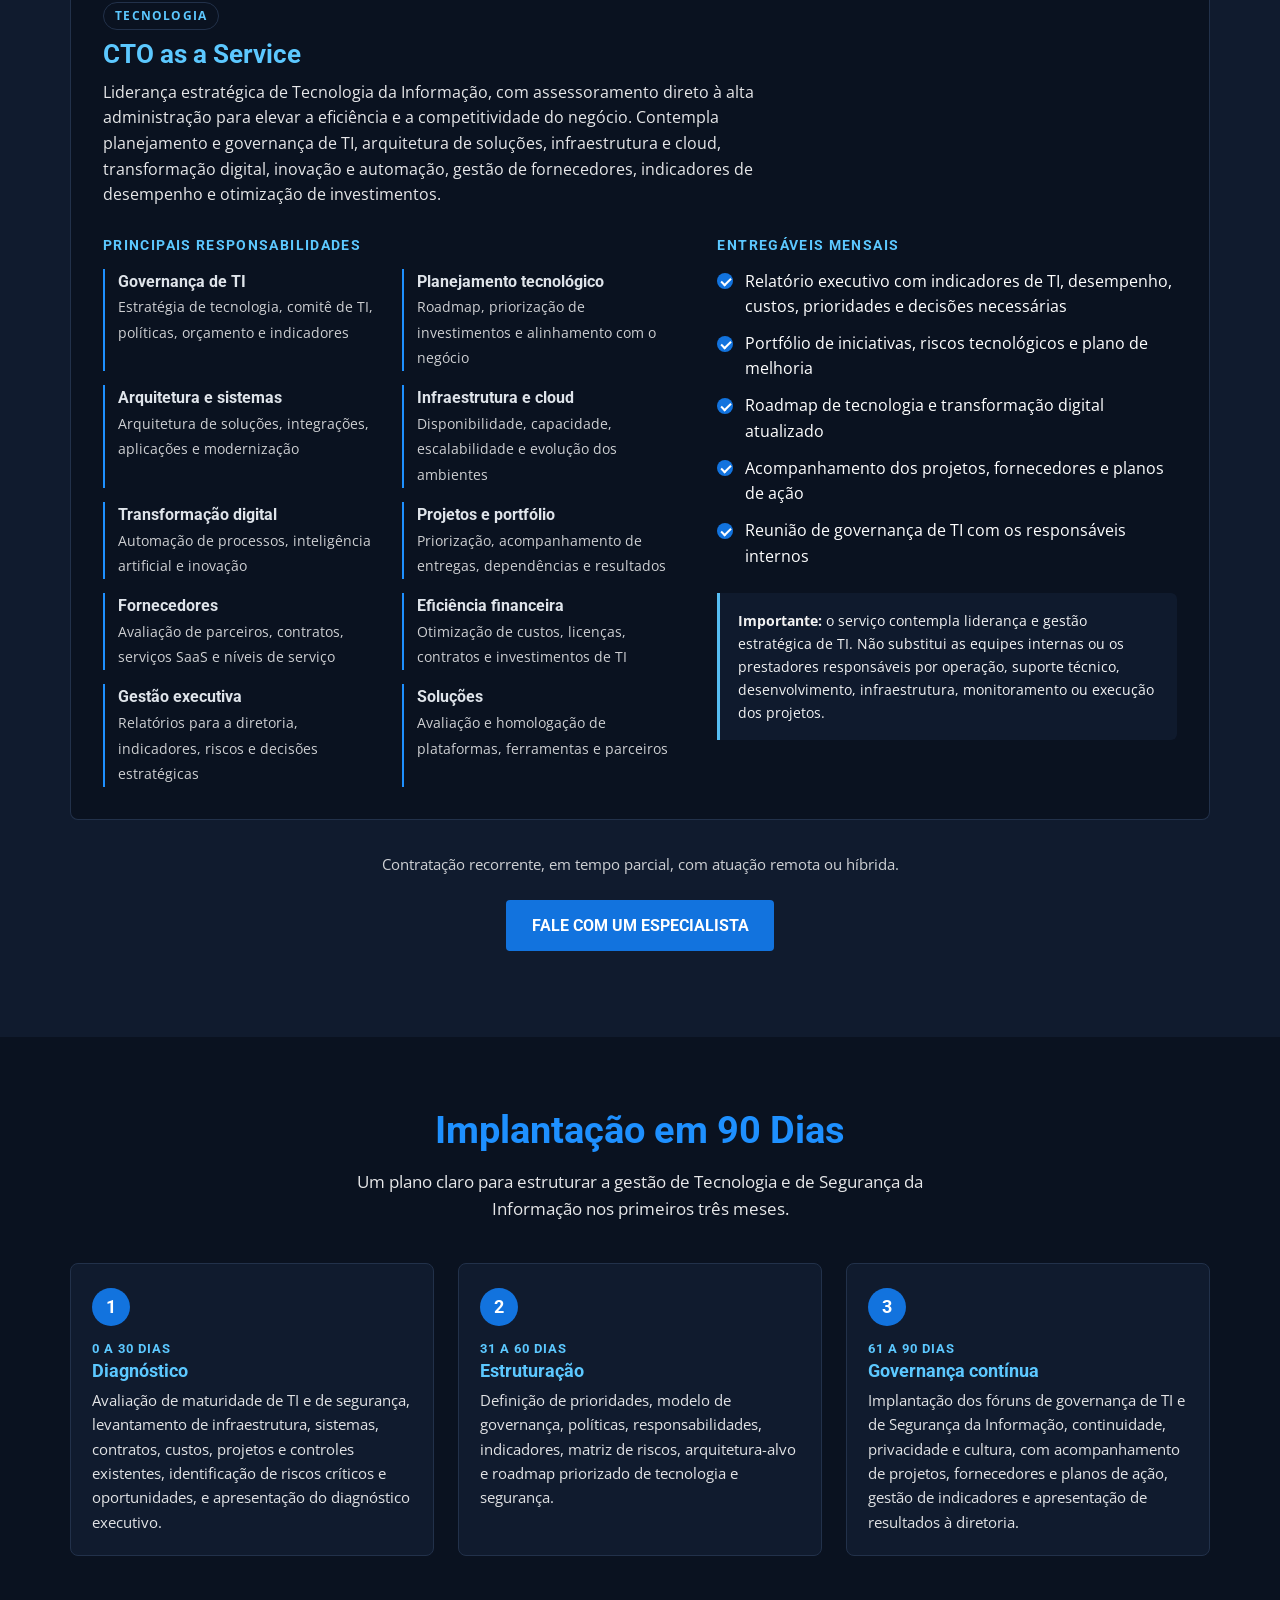
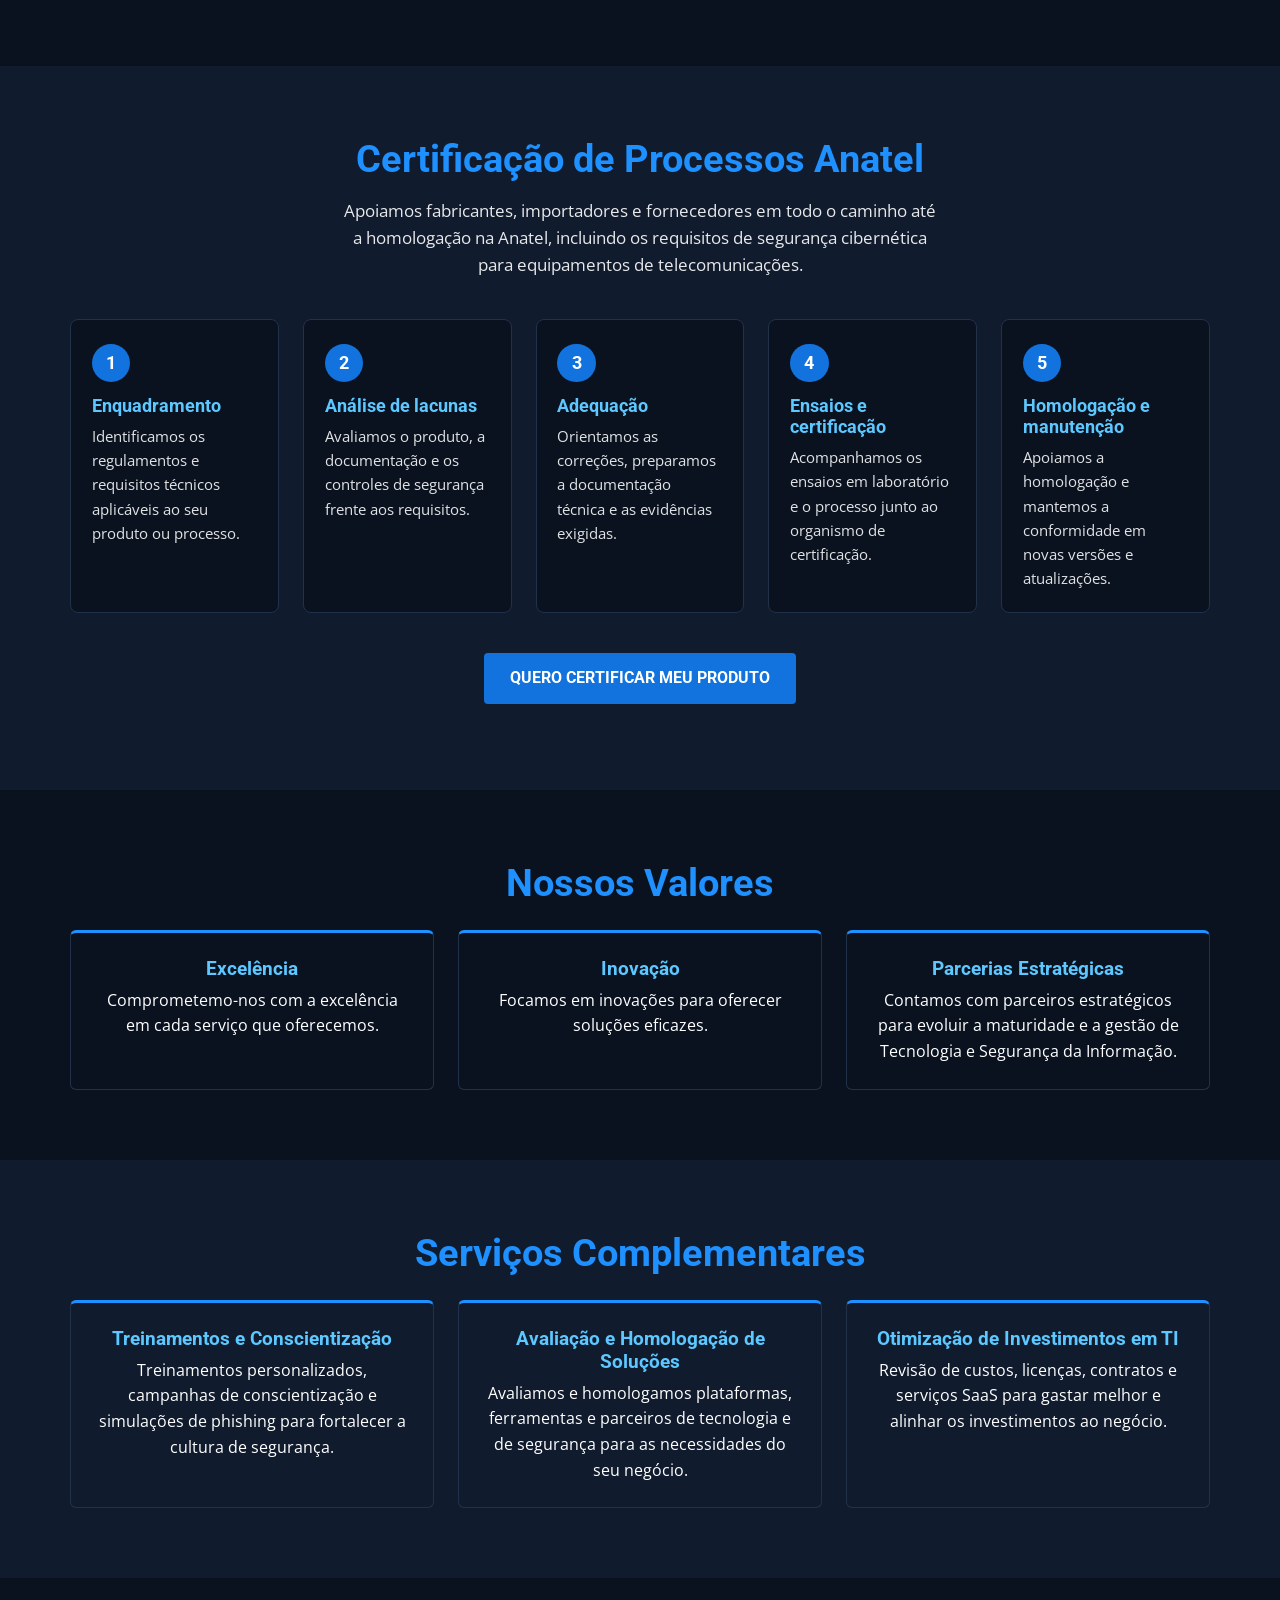
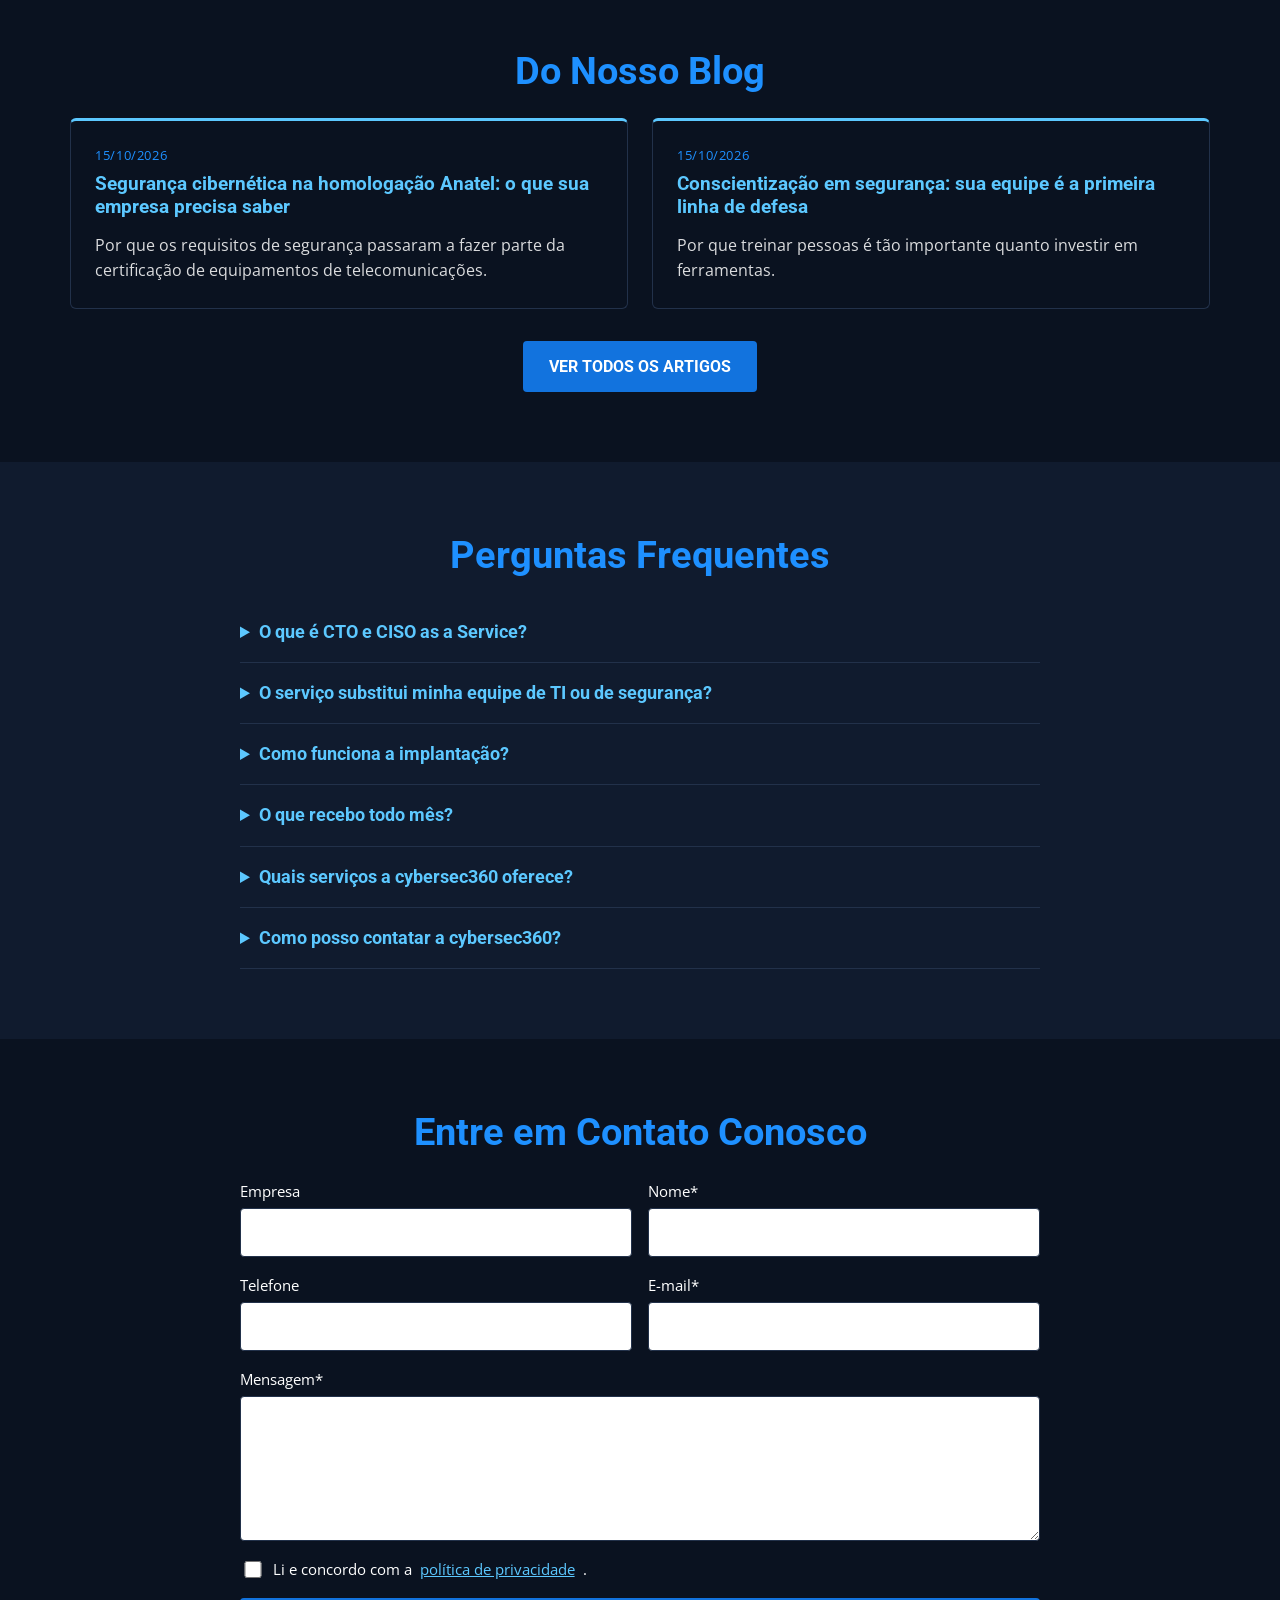
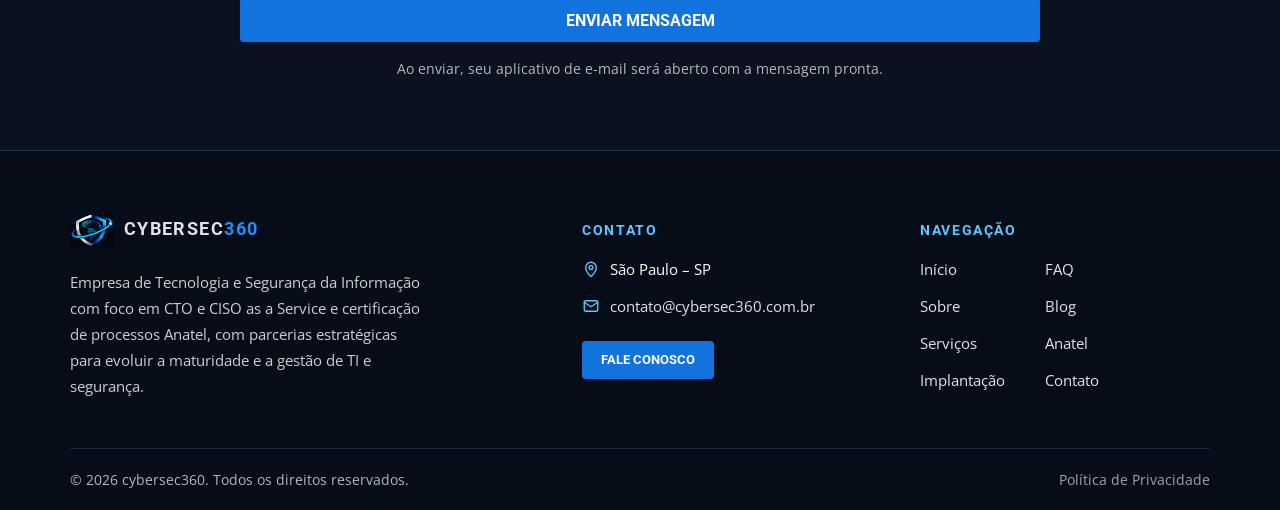
==== commit 953b7d8a: "Serviços baseados no documento CTO e CISO as a Service; remove chargeback - CTO e CISO (vCISO) em ab" ====
--- a/index.html
+++ b/index.html
@@ -36,16 +36,17 @@
         "email": "contato@cybersec360.com.br",
         "address": { "@type": "PostalAddress", "addressLocality": "São Paulo", "addressRegion": "SP", "addressCountry": "BR" },
         "areaServed": { "@type": "Country", "name": "Brasil" },
-        "knowsAbout": ["Tecnologia da Informação", "Segurança da Informação", "Segurança cibernética", "CISO as a Service", "CTO as a Service", "Certificação Anatel", "Gestão de fraudes", "Chargebacks", "Conscientização em segurança", "LGPD"],
+        "knowsAbout": ["Tecnologia da Informação", "Segurança da Informação", "CTO as a Service", "CISO as a Service", "vCISO", "Governança de TI", "Gestão de riscos", "Continuidade de negócios", "LGPD", "ISO 27001", "NIST CSF", "Certificação Anatel"],
         "hasOfferCatalog": {
           "@type": "OfferCatalog",
           "name": "Serviços Cybersec360",
           "itemListElement": [
-            { "@type": "Offer", "itemOffered": { "@type": "Service", "name": "CISO as a Service", "description": "Diretor de segurança da informação sob demanda: programa de segurança, análise de riscos, LGPD, ISO 27001, NIST CSF, resposta a incidentes, gestão de indicadores de segurança e reporte à diretoria." } },
-            { "@type": "Offer", "itemOffered": { "@type": "Service", "name": "CTO as a Service", "description": "Diretor de tecnologia sob demanda: estratégia e roadmap, arquitetura, fornecedores e nuvem, governança de TI, gestão de indicadores e liderança do time técnico." } },
+            { "@type": "Offer", "itemOffered": { "@type": "Service", "name": "CTO as a Service", "description": "Gestão estratégica de TI por executivo especializado em tempo parcial: governança, planejamento, arquitetura, infraestrutura e cloud, transformação digital, fornecedores, eficiência financeira e indicadores." } },
+            { "@type": "Offer", "itemOffered": { "@type": "Service", "name": "CISO as a Service (vCISO)", "description": "Gestão estratégica de Segurança da Informação em tempo parcial: governança, gestão de riscos, conformidade (LGPD, ISO 27001, NIST CSF, PCI DSS), continuidade de negócios, incidentes, terceiros, cultura e indicadores." } },
             { "@type": "Offer", "itemOffered": { "@type": "Service", "name": "Certificação de processos Anatel" } },
-            { "@type": "Offer", "itemOffered": { "@type": "Service", "name": "Gestão de fraudes e chargebacks" } },
-            { "@type": "Offer", "itemOffered": { "@type": "Service", "name": "Treinamentos e conscientização em segurança" } }
+            { "@type": "Offer", "itemOffered": { "@type": "Service", "name": "Treinamentos e conscientização em segurança" } },
+            { "@type": "Offer", "itemOffered": { "@type": "Service", "name": "Avaliação e homologação de soluções" } },
+            { "@type": "Offer", "itemOffered": { "@type": "Service", "name": "Otimização de investimentos em TI" } }
           ]
         }
       },
@@ -60,13 +61,12 @@
       {
         "@type": "FAQPage",
         "mainEntity": [
-          { "@type": "Question", "name": "O que é CTO e CISO as a Service?", "acceptedAnswer": { "@type": "Answer", "text": "É a contratação de um diretor de tecnologia (CTO) ou de segurança da informação (CISO) com dedicação fracionada, por horas mensais. Sua empresa conta com liderança executiva experiente para estratégia, riscos, LGPD e governança, sem o custo de um executivo em tempo integral." } },
-          { "@type": "Question", "name": "Quais serviços a cybersec360 oferece?", "acceptedAnswer": { "@type": "Answer", "text": "A cybersec360 oferece CISO e CTO as a Service e consultoria integrada para otimização de processos, gestão de chargebacks, treinamentos personalizados, avaliação de ferramentas tecnológicas, estratégias de alocação de recursos e conscientização sobre práticas de gestão e segurança." } },
-          { "@type": "Question", "name": "Como posso contatar a cybersec360?", "acceptedAnswer": { "@type": "Answer", "text": "Você pode entrar em contato conosco pelo formulário de contato do site ou pelo e-mail contato@cybersec360.com.br." } },
-          { "@type": "Question", "name": "Quais são os benefícios dos treinamentos oferecidos por vocês?", "acceptedAnswer": { "@type": "Answer", "text": "Nossos treinamentos são personalizados para capacitar equipes a lidarem com desafios específicos, promovendo uma cultura de excelência e eficiência dentro da empresa." } },
-          { "@type": "Question", "name": "A cybersec360 realiza consultoria presencial?", "acceptedAnswer": { "@type": "Answer", "text": "Sim, oferecemos opções de consultoria presencial, conforme a necessidade de cada cliente, garantindo um atendimento próximo e eficaz." } },
-          { "@type": "Question", "name": "Quais são as áreas de atuação da cybersec360?", "acceptedAnswer": { "@type": "Answer", "text": "Somos uma empresa de Tecnologia e Segurança da Informação com foco em CTO e CISO as a Service e certificação de processos Anatel. Também atuamos em gestão de fraudes e chargebacks, treinamentos e avaliação de ferramentas, com parcerias estratégicas para empresas de todos os tamanhos." } },
-          { "@type": "Question", "name": "Como a cybersec360 garante seus resultados?", "acceptedAnswer": { "@type": "Answer", "text": "Utilizamos análises criteriosas e um trabalho colaborativo com nossos clientes, além de nossa experiência no mercado, para assegurar que todas as soluções implementadas gerem resultados positivos." } }
+          { "@type": "Question", "name": "O que é CTO e CISO as a Service?", "acceptedAnswer": { "@type": "Answer", "text": "É a contratação de um executivo de Tecnologia (CTO) ou de Segurança da Informação (CISO) de forma recorrente e em tempo parcial, com atuação remota ou híbrida. Sua empresa conta com liderança estratégica experiente sem precisar contratar um executivo em regime CLT e tempo integral." } },
+          { "@type": "Question", "name": "O serviço substitui minha equipe de TI ou de segurança?", "acceptedAnswer": { "@type": "Answer", "text": "Não. O serviço é de liderança e gestão estratégica. As equipes internas e os prestadores continuam responsáveis pela operação, suporte, desenvolvimento, infraestrutura, SOC, pentests e resposta técnica a incidentes; nós definimos prioridades, governança e indicadores e acompanhamos a execução." } },
+          { "@type": "Question", "name": "Como funciona a implantação?", "acceptedAnswer": { "@type": "Answer", "text": "Em 90 dias: diagnóstico de maturidade e riscos (0 a 30 dias), estruturação de governança, políticas, indicadores e roadmap (31 a 60 dias) e governança contínua com fóruns, acompanhamento dos planos de ação e reporte à diretoria (61 a 90 dias)." } },
+          { "@type": "Question", "name": "O que recebo todo mês?", "acceptedAnswer": { "@type": "Answer", "text": "Relatório executivo com indicadores, riscos e decisões necessárias, roadmap atualizado, acompanhamento de projetos, fornecedores e planos de ação, além de uma reunião de governança com os responsáveis internos." } },
+          { "@type": "Question", "name": "Quais serviços a cybersec360 oferece?", "acceptedAnswer": { "@type": "Answer", "text": "CTO as a Service, CISO as a Service (vCISO) e certificação de processos Anatel, além de serviços complementares de treinamentos e conscientização, avaliação e homologação de soluções e otimização de investimentos em TI." } },
+          { "@type": "Question", "name": "Como posso contatar a cybersec360?", "acceptedAnswer": { "@type": "Answer", "text": "Você pode entrar em contato conosco pelo formulário de contato do site ou pelo e-mail contato@cybersec360.com.br." } }
         ]
       }
     ]
@@ -128,41 +128,103 @@
     <section id="cto-ciso" class="secao secao-alt">
       <div class="container">
         <h2 class="centro">CTO e CISO as a Service</h2>
-        <p class="centro lead">Liderança executiva de tecnologia e de segurança da informação sob demanda, com a experiência de um diretor sênior e sem o custo de uma contratação em tempo integral.</p>
-        <div class="grade grade-2">
-          <article class="servico-destaque">
+        <p class="centro lead">Gestão estratégica de Tecnologia e de Segurança da Informação por meio de um executivo especializado, com dedicação flexível e sem a necessidade de contratar um CTO ou CISO em regime CLT e tempo integral.</p>
+
+        <div class="abas" role="tablist" aria-label="Serviços">
+          <button class="aba" type="button" role="tab" id="aba-cto" aria-controls="painel-cto" aria-selected="true">CTO as a Service</button>
+          <button class="aba" type="button" role="tab" id="aba-ciso" aria-controls="painel-ciso" aria-selected="false">CISO as a Service (vCISO)</button>
+        </div>
+
+        <div class="painel" role="tabpanel" id="painel-cto" aria-labelledby="aba-cto">
+          <div class="painel-intro">
             <span class="selo">Tecnologia</span>
             <h3>CTO as a Service</h3>
-            <p>Um diretor de tecnologia dedicado à sua empresa para alinhar a TI aos objetivos do negócio.</p>
-            <ul class="lista-check">
-              <li>Estratégia, roadmap e arquitetura de tecnologia</li>
-              <li>Escolha e gestão de fornecedores, nuvem e sistemas</li>
-              <li>Governança de TI e gestão do orçamento</li>
-              <li>Gestão de indicadores de tecnologia (KPIs, SLAs, custos e desempenho)</li>
-              <li>Estruturação e liderança do time técnico</li>
-              <li>Apoio em projetos de transformação digital e due diligence</li>
-            </ul>
-          </article>
-          <article class="servico-destaque">
+            <p>Liderança estratégica de Tecnologia da Informação, com assessoramento direto à alta administração para elevar a eficiência e a competitividade do negócio. Contempla planejamento e governança de TI, arquitetura de soluções, infraestrutura e cloud, transformação digital, inovação e automação, gestão de fornecedores, indicadores de desempenho e otimização de investimentos.</p>
+          </div>
+          <div class="painel-grade">
+            <div>
+              <h4>Principais responsabilidades</h4>
+              <ul class="pilares">
+              <li><strong>Governança de TI</strong><span>Estratégia de tecnologia, comitê de TI, políticas, orçamento e indicadores</span></li>
+              <li><strong>Planejamento tecnológico</strong><span>Roadmap, priorização de investimentos e alinhamento com o negócio</span></li>
+              <li><strong>Arquitetura e sistemas</strong><span>Arquitetura de soluções, integrações, aplicações e modernização</span></li>
+              <li><strong>Infraestrutura e cloud</strong><span>Disponibilidade, capacidade, escalabilidade e evolução dos ambientes</span></li>
+              <li><strong>Transformação digital</strong><span>Automação de processos, inteligência artificial e inovação</span></li>
+              <li><strong>Projetos e portfólio</strong><span>Priorização, acompanhamento de entregas, dependências e resultados</span></li>
+              <li><strong>Fornecedores</strong><span>Avaliação de parceiros, contratos, serviços SaaS e níveis de serviço</span></li>
+              <li><strong>Eficiência financeira</strong><span>Otimização de custos, licenças, contratos e investimentos de TI</span></li>
+              <li><strong>Gestão executiva</strong><span>Relatórios para a diretoria, indicadores, riscos e decisões estratégicas</span></li>
+              <li><strong>Soluções</strong><span>Avaliação e homologação de plataformas, ferramentas e parceiros</span></li>
+              </ul>
+            </div>
+            <div>
+              <h4>Entregáveis mensais</h4>
+              <ul class="lista-check">
+              <li>Relatório executivo com indicadores de TI, desempenho, custos, prioridades e decisões necessárias</li>
+              <li>Portfólio de iniciativas, riscos tecnológicos e plano de melhoria</li>
+              <li>Roadmap de tecnologia e transformação digital atualizado</li>
+              <li>Acompanhamento dos projetos, fornecedores e planos de ação</li>
+              <li>Reunião de governança de TI com os responsáveis internos</li>
+              </ul>
+              <p class="aviso"><strong>Importante:</strong> o serviço contempla liderança e gestão estratégica de TI. Não substitui as equipes internas ou os prestadores responsáveis por operação, suporte técnico, desenvolvimento, infraestrutura, monitoramento ou execução dos projetos.</p>
+            </div>
+          </div>
+        </div>
+
+        <div class="painel" role="tabpanel" id="painel-ciso" aria-labelledby="aba-ciso">
+          <div class="painel-intro">
             <span class="selo">Segurança</span>
-            <h3>CISO as a Service</h3>
-            <p>Um diretor de segurança da informação para proteger seus dados, sistemas e reputação.</p>
-            <ul class="lista-check">
-              <li>Programa de segurança da informação e análise de riscos</li>
-              <li>Adequação à LGPD e a frameworks como ISO 27001, NIST CSF e CIS</li>
-              <li>Políticas, controles e plano de resposta a incidentes</li>
-              <li>Segurança de fornecedores, auditorias e certificações</li>
-              <li>Gestão de indicadores de segurança (KPIs, KRIs e maturidade)</li>
-              <li>Reporte à diretoria e ao conselho com painéis claros</li>
-            </ul>
-          </article>
-        </div>
-        <p class="centro nota-servico">Atendimento com dedicação fracionada (horas por mês), remoto ou presencial, ajustado ao porte e ao momento da sua empresa.</p>
+            <h3>CISO as a Service (vCISO)</h3>
+            <p>Abordagem estratégica e integrada para a Segurança da Informação, contribuindo para a proteção, a resiliência e a continuidade dos negócios. Contempla a estruturação da estratégia de segurança, a gestão de riscos, a implementação do Sistema de Gestão de Continuidade de Negócios (SGCN), o fortalecimento da governança, a gestão de indicadores e o assessoramento estratégico à alta administração.</p>
+          </div>
+          <div class="painel-grade">
+            <div>
+              <h4>Principais responsabilidades</h4>
+              <ul class="pilares">
+              <li><strong>Governança</strong><span>Estratégia de segurança, fórum de segurança da informação, políticas e indicadores</span></li>
+              <li><strong>Gestão de riscos</strong><span>Identificação, avaliação e tratamento dos riscos cibernéticos</span></li>
+              <li><strong>Conformidade</strong><span>LGPD, ISO 27001, NIST CSF, PCI DSS e requisitos contratuais</span></li>
+              <li><strong>Segurança tecnológica</strong><span>IAM, PAM, SOC, SIEM, vulnerabilidades e infraestrutura</span></li>
+              <li><strong>Continuidade</strong><span>Gestão de continuidade, planos, backups e gestão de crise</span></li>
+              <li><strong>Incidentes</strong><span>Coordenação de resposta, escalonamento e lições aprendidas</span></li>
+              <li><strong>Terceiros</strong><span>Avaliação de fornecedores, parceiros e serviços SaaS</span></li>
+              <li><strong>Cultura</strong><span>Conscientização, treinamentos e simulações de phishing</span></li>
+              <li><strong>Gestão executiva</strong><span>Relatórios para a diretoria, comitês e conselho</span></li>
+              <li><strong>Soluções</strong><span>Homologação de soluções, ferramentas e parceiros</span></li>
+              </ul>
+            </div>
+            <div>
+              <h4>Entregáveis mensais</h4>
+              <ul class="lista-check">
+              <li>Relatório executivo com indicadores, riscos críticos e decisões necessárias</li>
+              <li>Matriz de riscos e plano de tratamento</li>
+              <li>Roadmap de segurança atualizado</li>
+              <li>Acompanhamento dos planos de ação</li>
+              <li>Reunião de governança com os responsáveis internos</li>
+              </ul>
+              <p class="aviso"><strong>Importante:</strong> o serviço é de liderança e gestão da Segurança da Informação. Não substitui a equipe ou os prestadores, nem serviços operacionais como SOC 24x7, gestão de identidades e acessos, pentests, suporte de infraestrutura ou resposta técnica a incidentes.</p>
+            </div>
+          </div>
+        </div>
+
+        <p class="centro nota-servico">Contratação recorrente, em tempo parcial, com atuação remota ou híbrida.</p>
         <p class="centro"><a class="botao" href="#contato">Fale com um especialista</a></p>
       </div>
     </section>
 
-    <section id="anatel" class="secao">
+    <section id="como-funciona" class="secao">
+      <div class="container">
+        <h2 class="centro">Implantação em 90 Dias</h2>
+        <p class="centro lead">Um plano claro para estruturar a gestão de Tecnologia e de Segurança da Informação nos primeiros três meses.</p>
+        <ol class="etapas etapas-3">
+          <li><span class="prazo">0 a 30 dias</span><h3>Diagnóstico</h3><p>Avaliação de maturidade de TI e de segurança, levantamento de infraestrutura, sistemas, contratos, custos, projetos e controles existentes, identificação de riscos críticos e oportunidades, e apresentação do diagnóstico executivo.</p></li>
+          <li><span class="prazo">31 a 60 dias</span><h3>Estruturação</h3><p>Definição de prioridades, modelo de governança, políticas, responsabilidades, indicadores, matriz de riscos, arquitetura-alvo e roadmap priorizado de tecnologia e segurança.</p></li>
+          <li><span class="prazo">61 a 90 dias</span><h3>Governança contínua</h3><p>Implantação dos fóruns de governança de TI e de Segurança da Informação, continuidade, privacidade e cultura, com acompanhamento de projetos, fornecedores e planos de ação, gestão de indicadores e apresentação de resultados à diretoria.</p></li>
+        </ol>
+      </div>
+    </section>
+
+    <section id="anatel" class="secao secao-alt">
       <div class="container">
         <h2 class="centro">Certificação de Processos Anatel</h2>
         <p class="centro lead">Apoiamos fabricantes, importadores e fornecedores em todo o caminho até a homologação na Anatel, incluindo os requisitos de segurança cibernética para equipamentos de telecomunicações.</p>
@@ -177,19 +239,6 @@
       </div>
     </section>
 
-    <section id="como-funciona" class="secao secao-alt">
-      <div class="container">
-        <h2 class="centro">Como Funciona</h2>
-        <p class="centro lead">Um processo simples para começar a contar com liderança de tecnologia e segurança na sua empresa.</p>
-        <ol class="etapas">
-          <li><h3>Conversa inicial</h3><p>Entendemos o seu negócio, os desafios e as prioridades, sem compromisso.</p></li>
-          <li><h3>Diagnóstico</h3><p>Avaliamos a maturidade de tecnologia e segurança, os riscos e os indicadores atuais.</p></li>
-          <li><h3>Plano de ação</h3><p>Entregamos um roadmap priorizado, com metas, prazos e indicadores de acompanhamento.</p></li>
-          <li><h3>Execução e evolução</h3><p>Conduzimos a execução com rituais periódicos, reporte à diretoria e melhoria contínua.</p></li>
-        </ol>
-      </div>
-    </section>
-
     <section class="secao">
       <div class="container">
         <h2 class="centro">Nossos Valores</h2>
@@ -203,14 +252,11 @@
 
     <section id="servicos" class="secao secao-alt">
       <div class="container">
-        <h2 class="centro">Outros Serviços</h2>
+        <h2 class="centro">Serviços Complementares</h2>
         <div class="grade grade-3">
-          <article class="item"><h3>Consultoria e Treinamento</h3><p>Oferecemos uma gama de serviços para otimizar seus processos e assegurar segurança.</p></article>
-          <article class="item"><h3>Gestão de Chargebacks</h3><p>Ajudamos na identificação e prevenção de disputas financeiras.</p></article>
-          <article class="item"><h3>Treinamentos Personalizados</h3><p>Capacitamos suas equipes para enfrentar desafios específicos.</p></article>
-          <article class="item"><h3>Avaliação de Ferramentas Tecnológicas</h3><p>Recomendamos as melhores ferramentas para suas necessidades.</p></article>
-          <article class="item"><h3>Estratégias de Alocação de Recursos</h3><p>Desenvolvemos estratégias eficazes para o sucesso da sua organização.</p></article>
-          <article class="item"><h3>Conscientização e Segurança</h3><p>Promovemos práticas de segurança no ambiente de mercado.</p></article>
+          <article class="item"><h3>Treinamentos e Conscientização</h3><p>Treinamentos personalizados, campanhas de conscientização e simulações de phishing para fortalecer a cultura de segurança.</p></article>
+          <article class="item"><h3>Avaliação e Homologação de Soluções</h3><p>Avaliamos e homologamos plataformas, ferramentas e parceiros de tecnologia e de segurança para as necessidades do seu negócio.</p></article>
+          <article class="item"><h3>Otimização de Investimentos em TI</h3><p>Revisão de custos, licenças, contratos e serviços SaaS para gastar melhor e alinhar os investimentos ao negócio.</p></article>
         </div>
       </div>
     </section>
@@ -218,9 +264,8 @@
     <section id="blog" class="secao">
       <div class="container">
         <h2 class="centro">Do Nosso Blog</h2>
-        <div class="grade grade-3">
+        <div class="grade grade-2">
           <a class="post-card" href="blog/seguranca-cibernetica-homologacao-anatel.html"><span class="post-data">15/10/2026</span><h3>Segurança cibernética na homologação Anatel: o que sua empresa precisa saber</h3><p>Por que os requisitos de segurança passaram a fazer parte da certificação de equipamentos de telecomunicações.</p></a>
-          <a class="post-card" href="blog/como-reduzir-chargebacks.html"><span class="post-data">15/10/2026</span><h3>Como reduzir chargebacks: 5 práticas que funcionam</h3><p>Boas práticas para prevenir disputas, proteger a receita e responder melhor às contestações.</p></a>
           <a class="post-card" href="blog/conscientizacao-seguranca-equipes.html"><span class="post-data">15/10/2026</span><h3>Conscientização em segurança: sua equipe é a primeira linha de defesa</h3><p>Por que treinar pessoas é tão importante quanto investir em ferramentas.</p></a>
         </div>
         <p class="centro mais"><a class="botao" href="blog/">Ver todos os artigos</a></p>
@@ -230,13 +275,12 @@
     <section id="faq" class="secao secao-alt">
       <div class="container estreito">
         <h2 class="centro">Perguntas Frequentes</h2>
-        <details><summary>O que é CTO e CISO as a Service?</summary><p>É a contratação de um diretor de tecnologia (CTO) ou de segurança da informação (CISO) com dedicação fracionada, por horas mensais. Sua empresa conta com liderança executiva experiente para estratégia, riscos, LGPD e governança, sem o custo de um executivo em tempo integral.</p></details>
-        <details><summary>Quais serviços a cybersec360 oferece?</summary><p>A cybersec360 oferece CISO e CTO as a Service e consultoria integrada para otimização de processos, gestão de chargebacks, treinamentos personalizados, avaliação de ferramentas tecnológicas, estratégias de alocação de recursos e conscientização sobre práticas de gestão e segurança.</p></details>
-        <details><summary>Como posso contatar a cybersec360?</summary><p>Você pode entrar em contato conosco pelo formulário de contato abaixo ou pelo e-mail <a href="mailto:contato@cybersec360.com.br">contato@cybersec360.com.br</a>.</p></details>
-        <details><summary>Quais são os benefícios dos treinamentos oferecidos por vocês?</summary><p>Nossos treinamentos são personalizados para capacitar equipes a lidarem com desafios específicos, promovendo uma cultura de excelência e eficiência dentro da empresa.</p></details>
-        <details><summary>A cybersec360 realiza consultoria presencial?</summary><p>Sim, oferecemos opções de consultoria presencial, conforme a necessidade de cada cliente, garantindo um atendimento próximo e eficaz.</p></details>
-        <details><summary>Quais são as áreas de atuação da cybersec360?</summary><p>Somos uma empresa de Tecnologia e Segurança da Informação com foco em CTO e CISO as a Service e certificação de processos Anatel. Também atuamos em gestão de fraudes e chargebacks, treinamentos e avaliação de ferramentas, com parcerias estratégicas para empresas de todos os tamanhos.</p></details>
-        <details><summary>Como a cybersec360 garante seus resultados?</summary><p>Utilizamos análises criteriosas e um trabalho colaborativo com nossos clientes, além de nossa experiência no mercado, para assegurar que todas as soluções implementadas gerem resultados positivos.</p></details>
+        <details><summary>O que é CTO e CISO as a Service?</summary><p>É a contratação de um executivo de Tecnologia (CTO) ou de Segurança da Informação (CISO) de forma recorrente e em tempo parcial, com atuação remota ou híbrida. Sua empresa conta com liderança estratégica experiente sem precisar contratar um executivo em regime CLT e tempo integral.</p></details>
+        <details><summary>O serviço substitui minha equipe de TI ou de segurança?</summary><p>Não. O serviço é de liderança e gestão estratégica. As equipes internas e os prestadores continuam responsáveis pela operação, suporte, desenvolvimento, infraestrutura, SOC, pentests e resposta técnica a incidentes; nós definimos prioridades, governança e indicadores e acompanhamos a execução.</p></details>
+        <details><summary>Como funciona a implantação?</summary><p>Em 90 dias: diagnóstico de maturidade e riscos (0 a 30 dias), estruturação de governança, políticas, indicadores e roadmap (31 a 60 dias) e governança contínua com fóruns, acompanhamento dos planos de ação e reporte à diretoria (61 a 90 dias).</p></details>
+        <details><summary>O que recebo todo mês?</summary><p>Relatório executivo com indicadores, riscos e decisões necessárias, roadmap atualizado, acompanhamento de projetos, fornecedores e planos de ação, além de uma reunião de governança com os responsáveis internos.</p></details>
+        <details><summary>Quais serviços a cybersec360 oferece?</summary><p>CTO as a Service, CISO as a Service (vCISO) e certificação de processos Anatel, além de serviços complementares de treinamentos e conscientização, avaliação e homologação de soluções e otimização de investimentos em TI.</p></details>
+        <details><summary>Como posso contatar a cybersec360?</summary><p>Você pode entrar em contato conosco pelo formulário de contato do site ou pelo e-mail <a href="mailto:contato@cybersec360.com.br">contato@cybersec360.com.br</a>.</p></details>
       </div>
     </section>
 
@@ -280,7 +324,7 @@
           <li><a href="blog/">Blog</a></li>
           <li><a href="#cto-ciso">Serviços</a></li>
           <li><a href="#anatel">Anatel</a></li>
-          <li><a href="#como-funciona">Como funciona</a></li>
+          <li><a href="#como-funciona">Implantação</a></li>
           <li><a href="#contato">Contato</a></li>
         </ul>
       </div>
--- a/assets/css/style.css
+++ b/assets/css/style.css
@@ -226,3 +226,36 @@
 @media (max-width: 640px) {
   .nav.fixo .menu { top: 62px; }
 }
+
+/* Abas CTO / CISO */
+.abas { display: flex; justify-content: center; gap: .5rem; margin: 0 auto 1.5rem; flex-wrap: wrap; }
+.aba { font: 700 1rem Roboto, sans-serif; color: var(--prata); background: transparent; border: 1px solid var(--borda); border-radius: 999px; padding: .7rem 1.4rem; cursor: pointer; }
+.aba:hover { border-color: var(--azul); }
+.aba[aria-selected="true"] { background: var(--azul-escuro); border-color: var(--azul-escuro); color: #fff; }
+.aba:focus-visible { outline: 2px solid var(--ciano); outline-offset: 2px; }
+.painel { background: var(--fundo); border: 1px solid var(--borda); border-top: 3px solid var(--azul); border-radius: 8px; padding: 2rem; }
+.js .painel[hidden] { display: none; }
+.painel + .painel { margin-top: 1.5rem; }
+.painel-intro { max-width: 80ch; margin-bottom: 1.8rem; }
+.painel-intro h3 { font-size: 1.6rem; margin: .6rem 0 .6rem; }
+.painel-intro p { margin: 0; opacity: .9; }
+.painel-grade { display: grid; grid-template-columns: 1.25fr 1fr; gap: 2.5rem; }
+.painel h4 { font: 700 .85rem Roboto, sans-serif; text-transform: uppercase; letter-spacing: .1em; color: var(--ciano); margin: 0 0 1rem; }
+.pilares { list-style: none; padding: 0; margin: 0; display: grid; grid-template-columns: 1fr 1fr; gap: .9rem 1.5rem; }
+.pilares li { border-left: 2px solid var(--azul); padding-left: .8rem; }
+.pilares strong { display: block; color: var(--prata); font-family: Roboto, sans-serif; }
+.pilares span { font-size: .9rem; opacity: .8; }
+.aviso { margin: 1.5rem 0 0; padding: 1rem 1.1rem; font-size: .9rem; background: var(--fundo-alt); border-left: 3px solid var(--ciano); border-radius: 0 6px 6px 0; opacity: .95; }
+
+/* Implantação em 90 dias */
+.etapas-3 { grid-template-columns: repeat(3, 1fr); }
+.prazo { display: block; font: 700 .8rem Roboto, sans-serif; text-transform: uppercase; letter-spacing: .08em; color: var(--ciano); margin-bottom: .3rem; }
+
+@media (max-width: 860px) {
+  .painel-grade { grid-template-columns: 1fr; gap: 2rem; }
+  .etapas-3 { grid-template-columns: 1fr; }
+}
+@media (max-width: 560px) {
+  .pilares { grid-template-columns: 1fr; }
+  .painel { padding: 1.4rem; }
+}
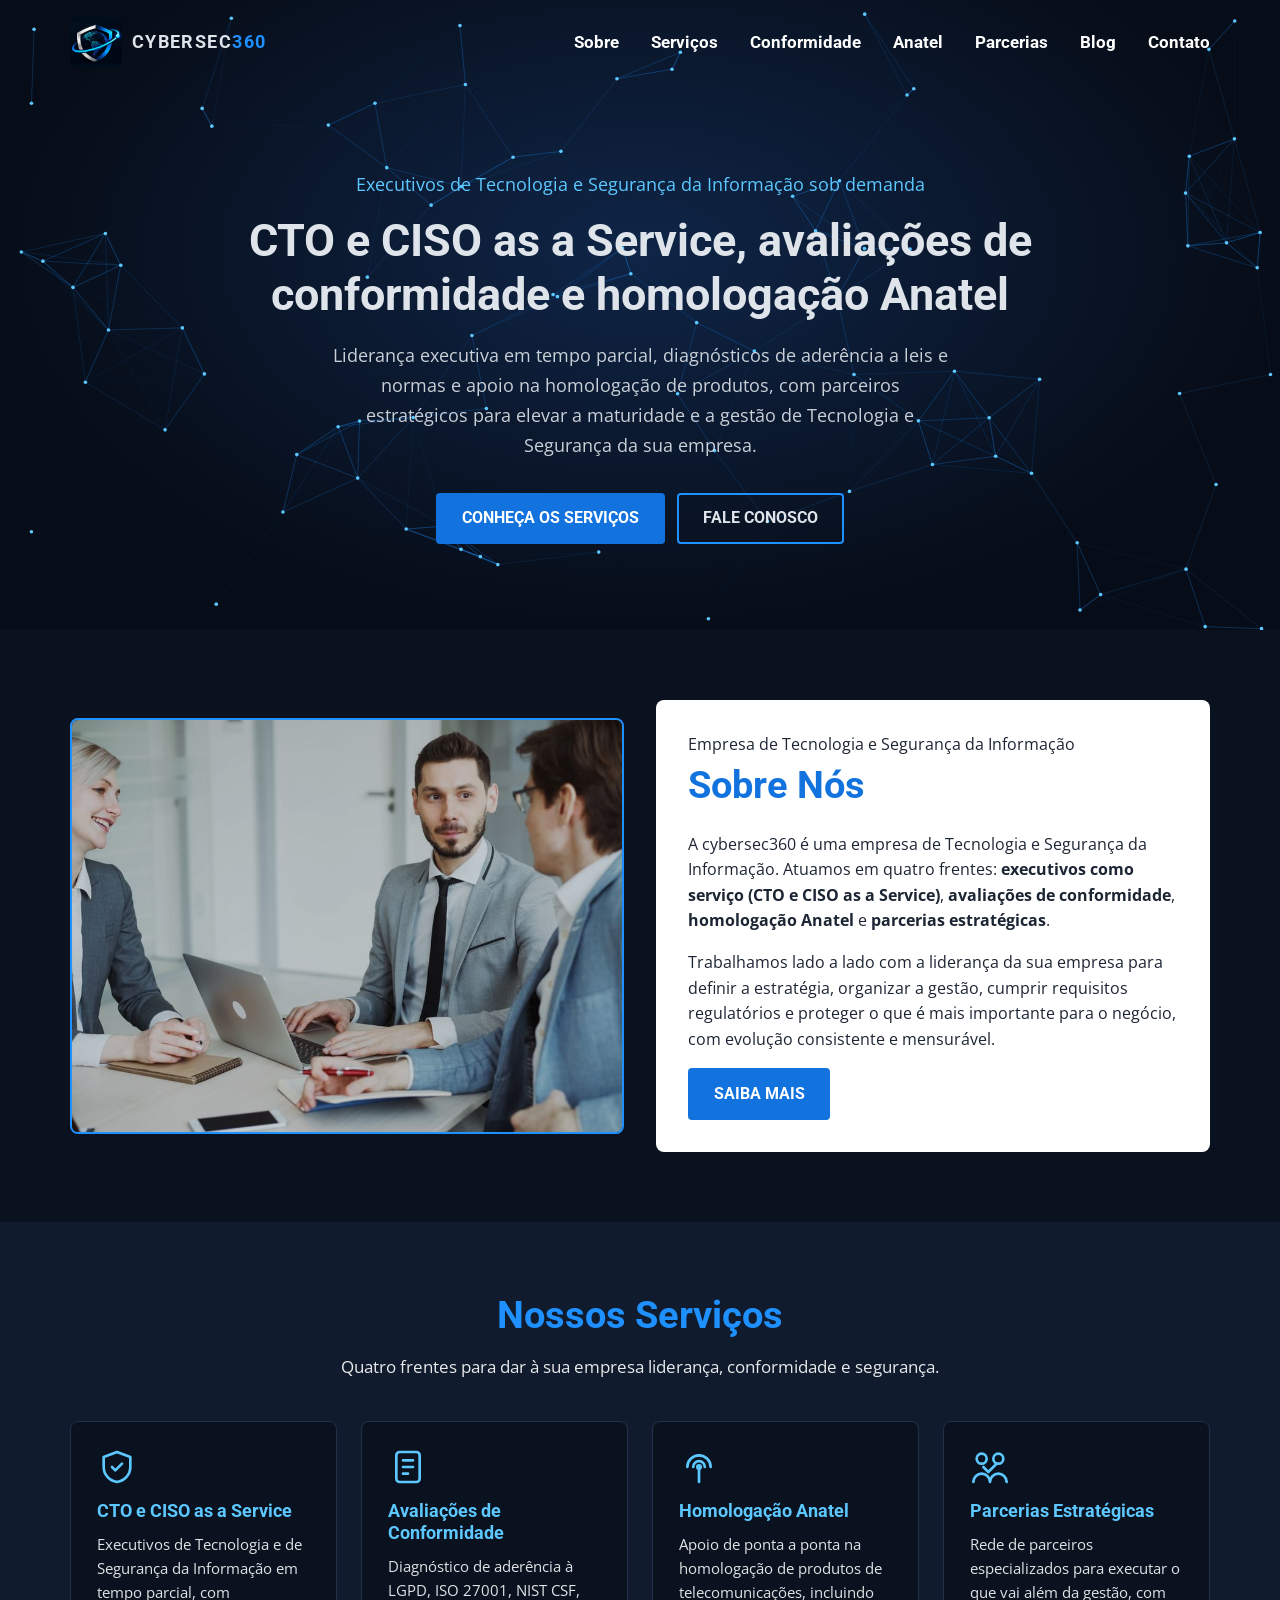
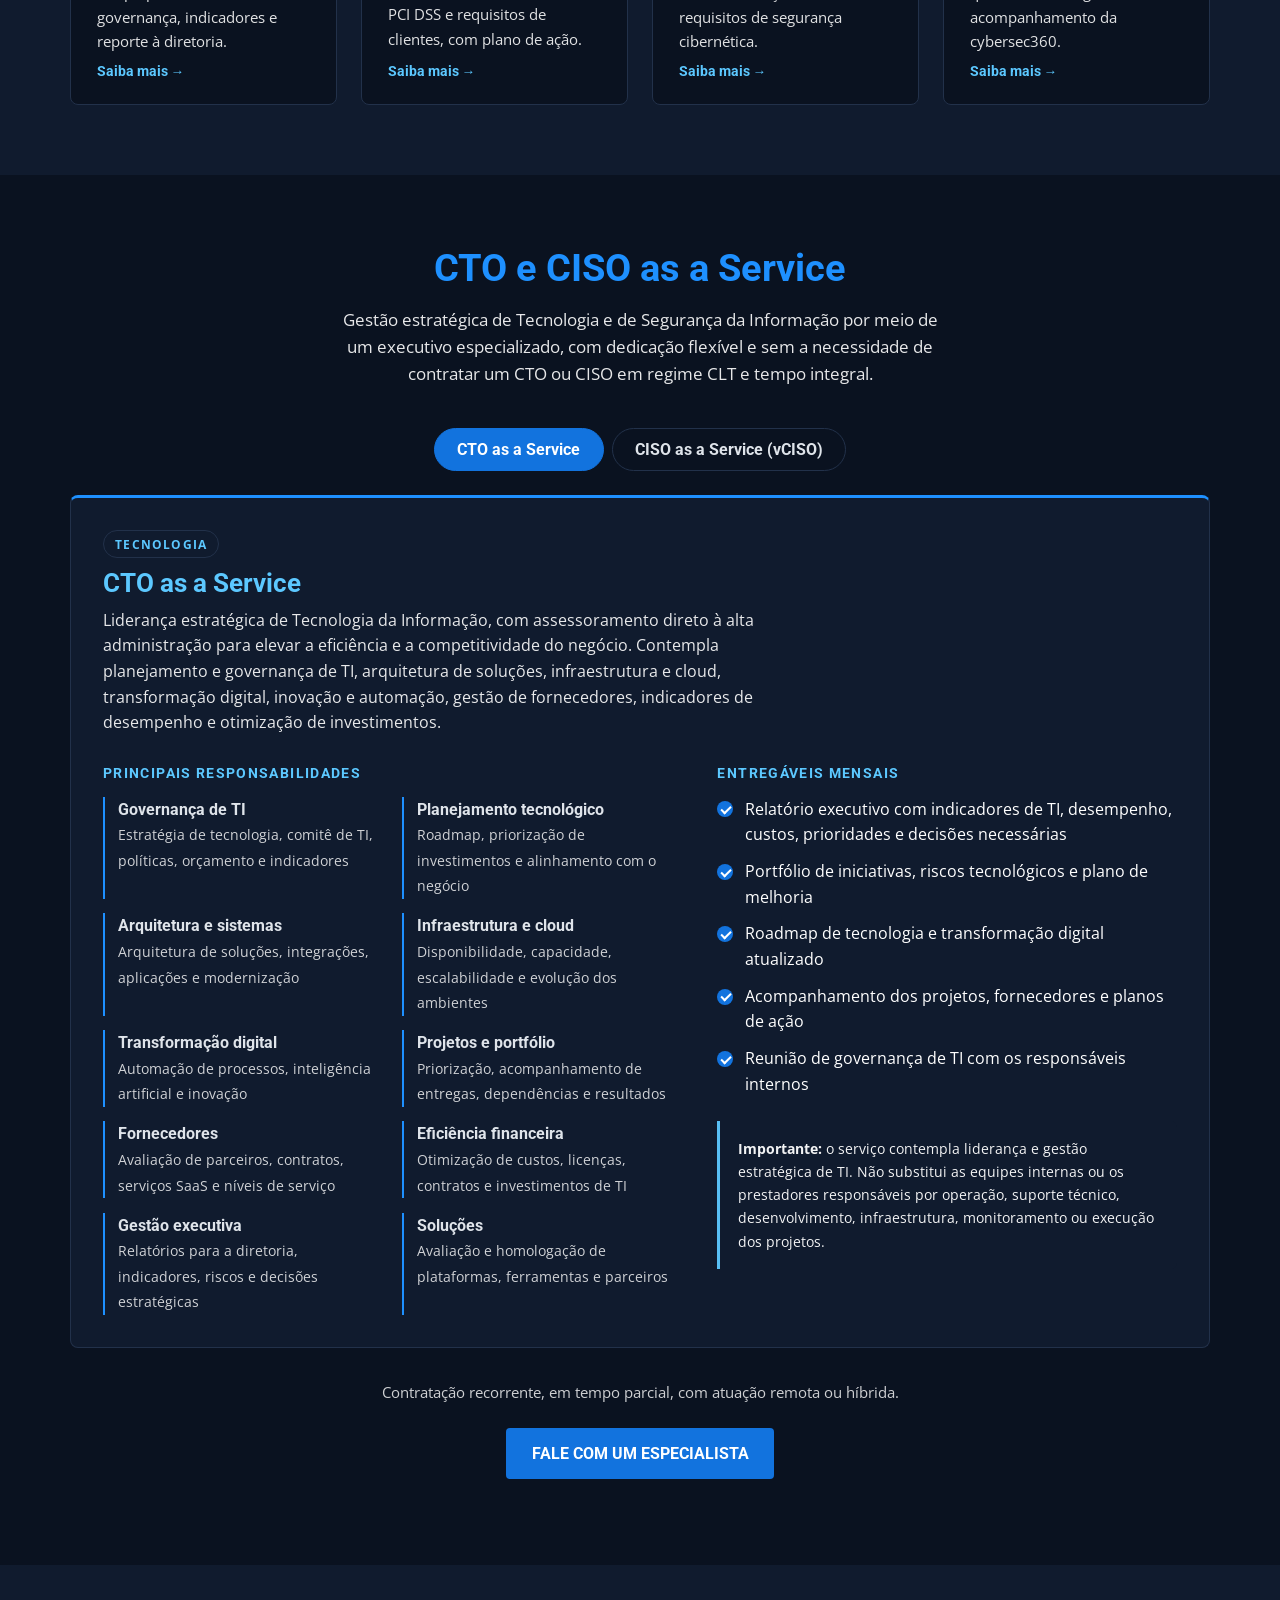
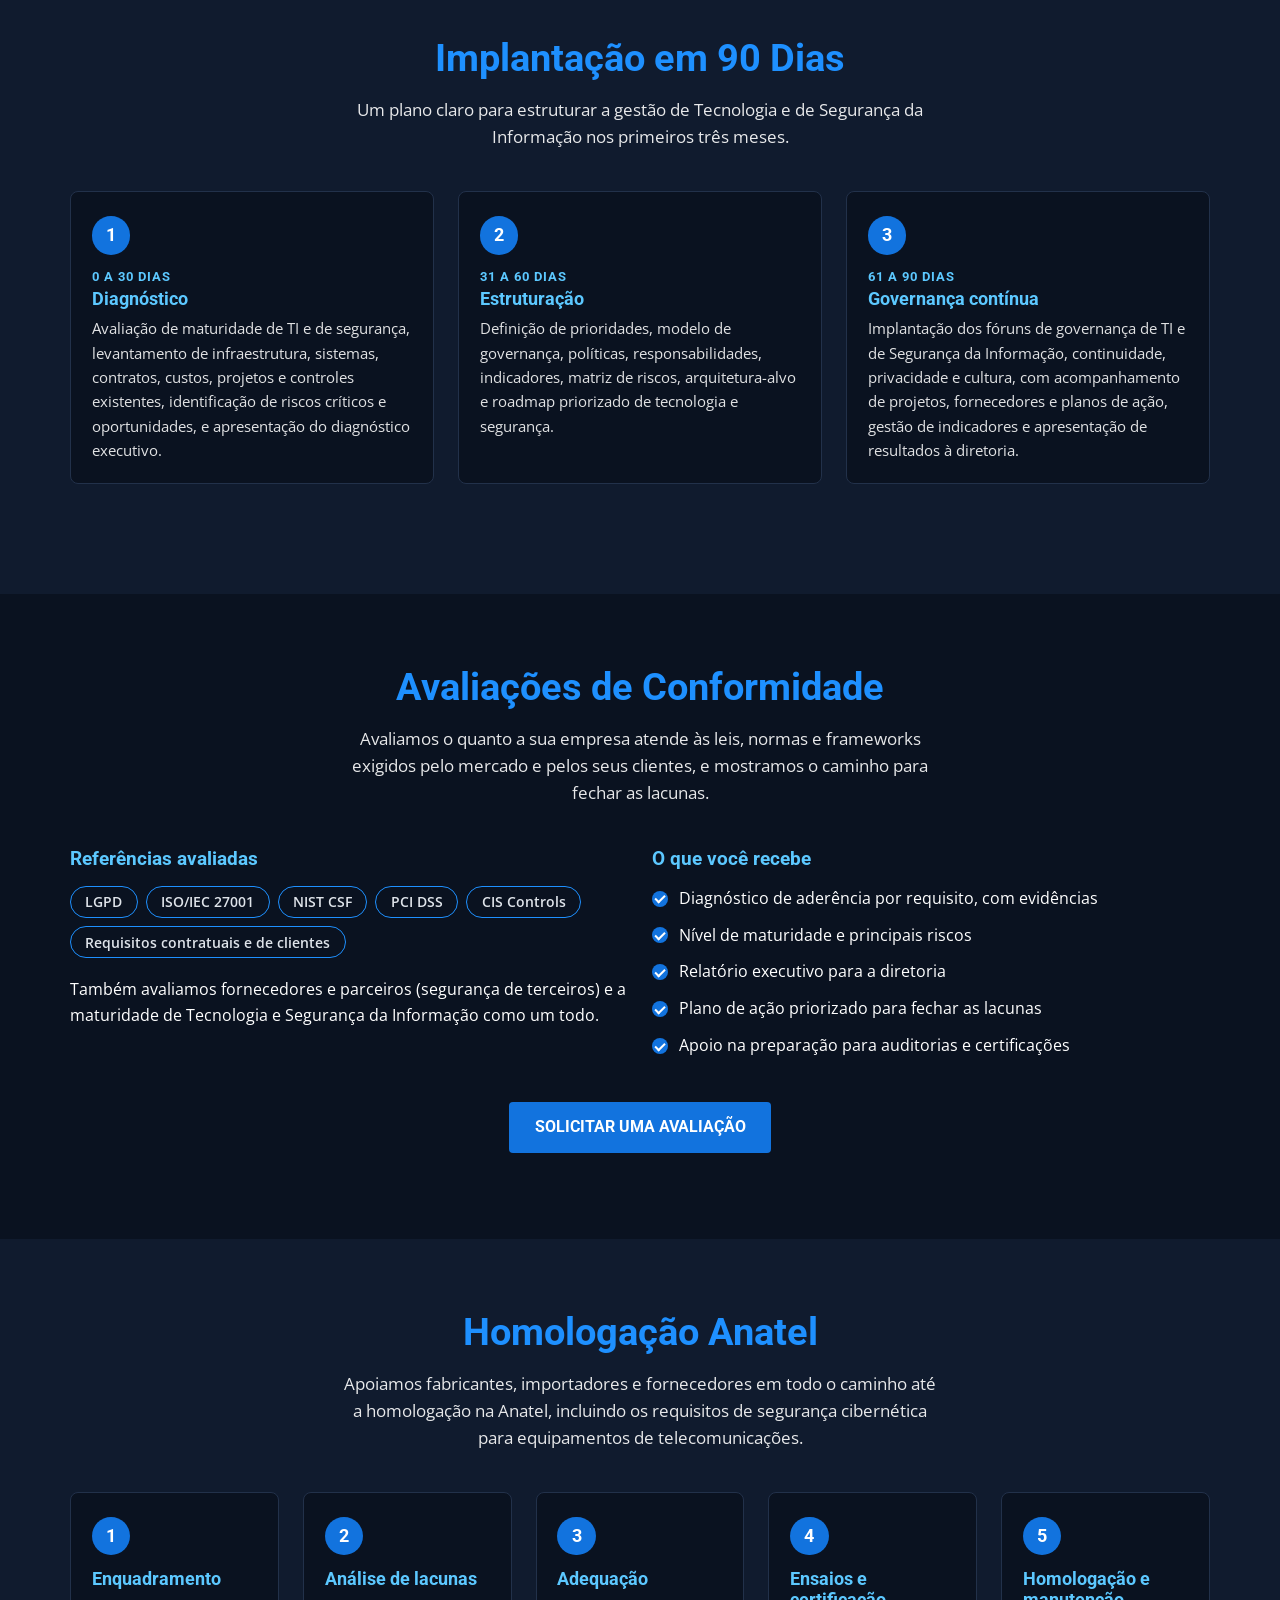
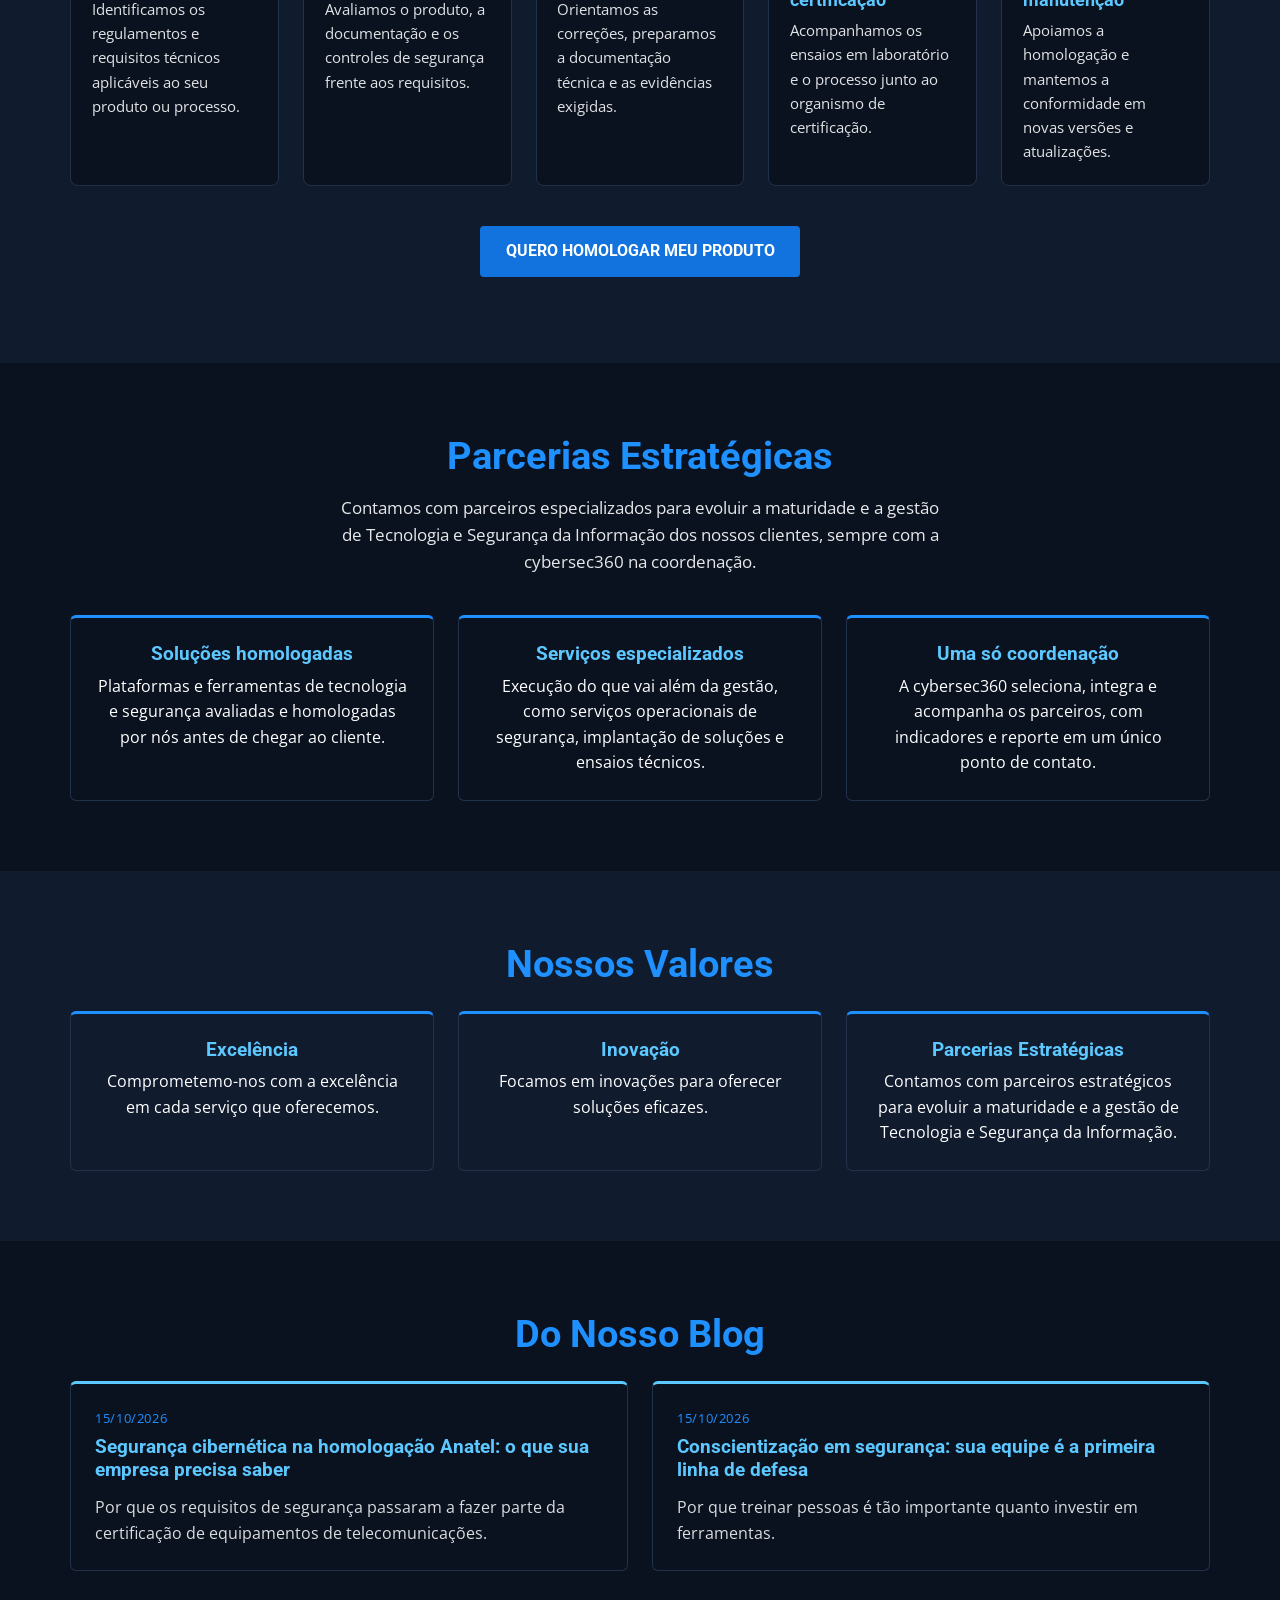
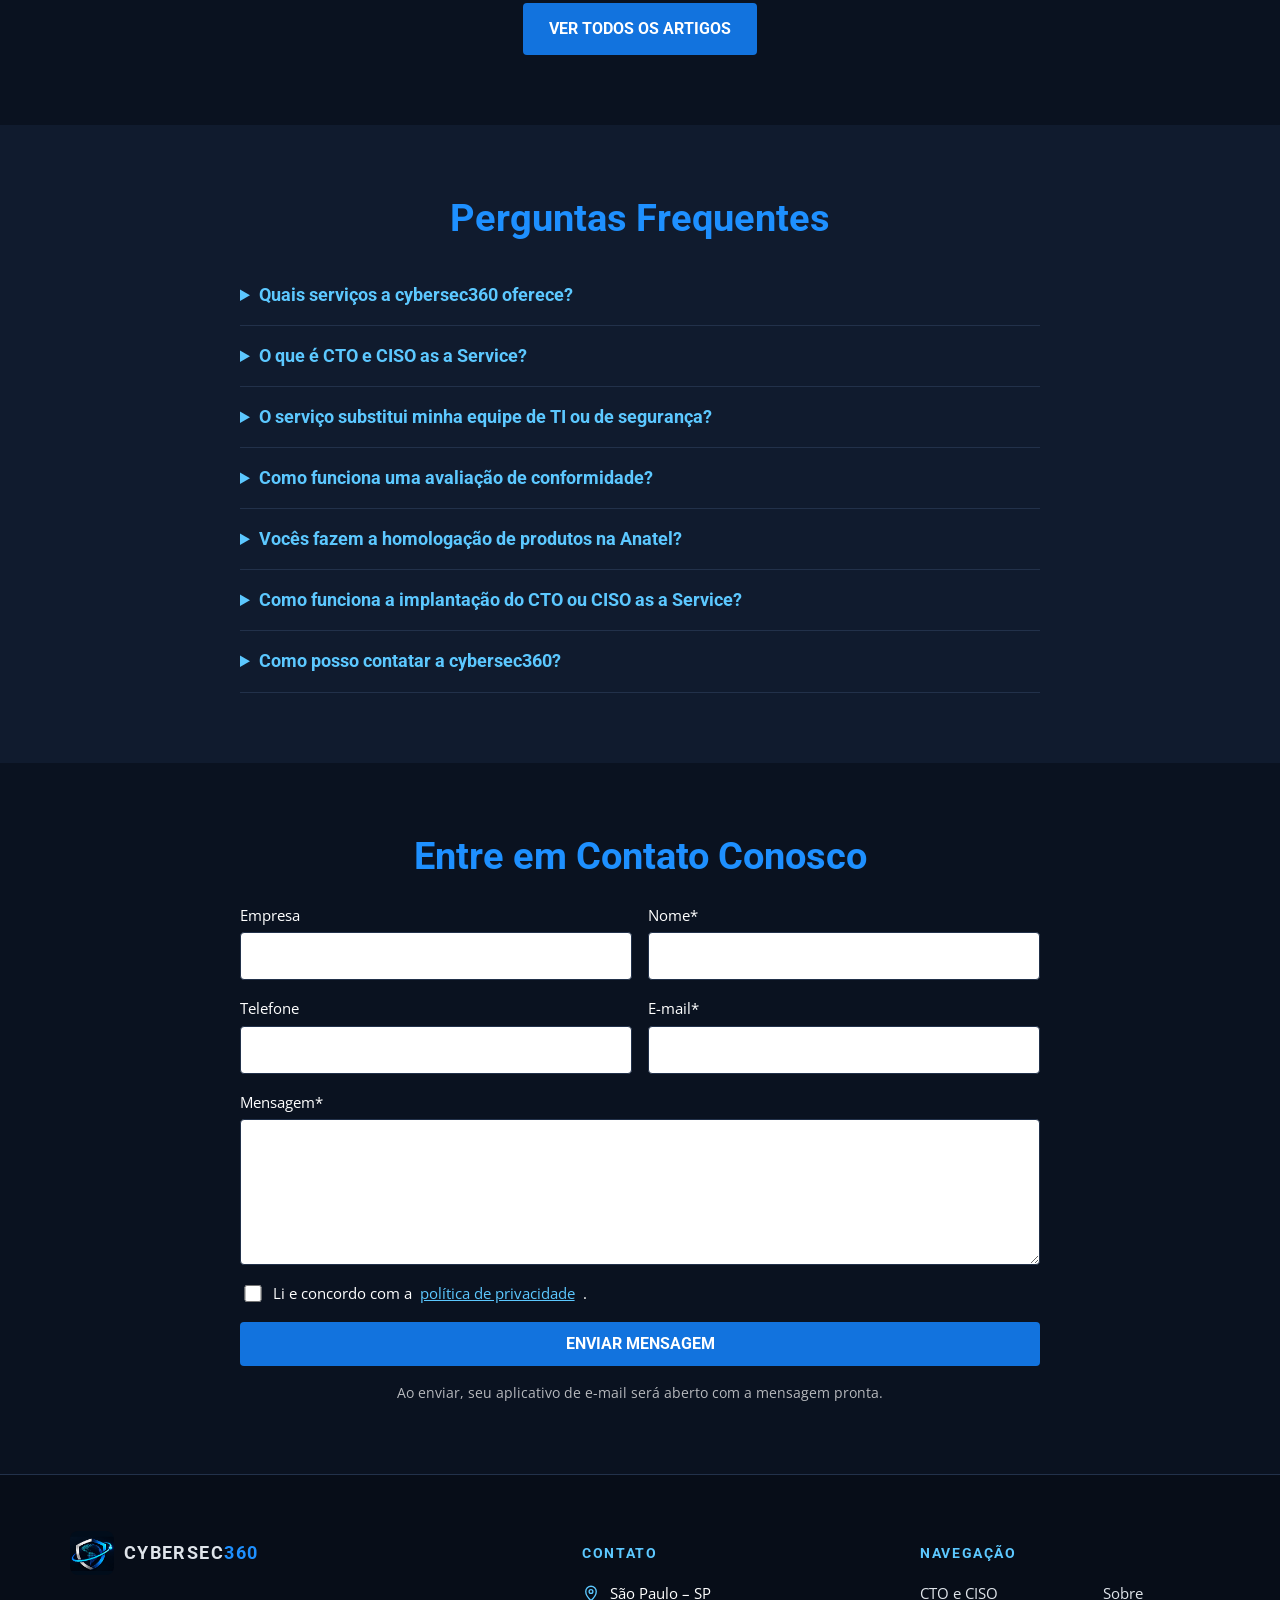
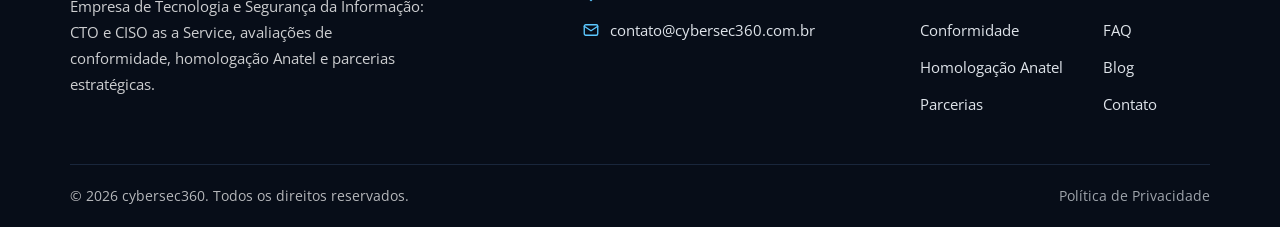
==== commit 3f8ee1b1: "Foco em 4 frentes: CTO/CISO as a Service, conformidade, homologação Anatel e parcerias - Topo, Sobre" ====
--- a/index.html
+++ b/index.html
@@ -3,13 +3,13 @@
 <head>
   <meta charset="utf-8">
   <meta name="viewport" content="width=device-width, initial-scale=1">
-  <title>Cybersec360 | CTO e CISO as a Service e Certificação Anatel</title>
-  <meta name="description" content="Empresa de Tecnologia e Segurança da Informação com foco em CTO e CISO as a Service e certificação de processos Anatel. Parcerias para evoluir sua maturidade.">
+  <title>Cybersec360 | CTO e CISO as a Service, Conformidade e Homologação Anatel</title>
+  <meta name="description" content="CTO e CISO as a Service, avaliações de conformidade (LGPD, ISO 27001, NIST) e homologação Anatel, com parcerias estratégicas em Tecnologia e Segurança.">
   <meta name="robots" content="index, follow, max-image-preview:large">
   <meta name="theme-color" content="#0a1220">
   <meta property="og:site_name" content="Cybersec360">
-  <meta property="og:title" content="Cybersec360 | CTO e CISO as a Service e Certificação Anatel">
-  <meta property="og:description" content="Empresa de Tecnologia e Segurança da Informação com foco em CTO e CISO as a Service e certificação de processos Anatel. Parcerias para evoluir sua maturidade.">
+  <meta property="og:title" content="Cybersec360 | CTO e CISO as a Service, Conformidade e Homologação Anatel">
+  <meta property="og:description" content="CTO e CISO as a Service, avaliações de conformidade (LGPD, ISO 27001, NIST) e homologação Anatel, com parcerias estratégicas em Tecnologia e Segurança.">
   <meta property="og:type" content="website">
   <meta property="og:locale" content="pt_BR">
   <meta property="og:url" content="https://cybersec360.com.br/">
@@ -31,22 +31,21 @@
         "url": "https://cybersec360.com.br/",
         "logo": "https://cybersec360.com.br/assets/img/logo-icone-512.png",
         "image": "https://cybersec360.com.br/assets/img/og-cybersec360.jpg",
-        "description": "Empresa de Tecnologia e Segurança da Informação com foco em CTO e CISO as a Service e certificação de processos Anatel, com parcerias estratégicas para evoluir a maturidade e a gestão de TI e segurança.",
+        "description": "Empresa de Tecnologia e Segurança da Informação: CTO e CISO as a Service, avaliações de conformidade, homologação Anatel e parcerias estratégicas para evoluir a maturidade e a gestão de TI e segurança.",
         "slogan": "Tecnologia e Segurança da Informação",
         "email": "contato@cybersec360.com.br",
         "address": { "@type": "PostalAddress", "addressLocality": "São Paulo", "addressRegion": "SP", "addressCountry": "BR" },
         "areaServed": { "@type": "Country", "name": "Brasil" },
-        "knowsAbout": ["Tecnologia da Informação", "Segurança da Informação", "CTO as a Service", "CISO as a Service", "vCISO", "Governança de TI", "Gestão de riscos", "Continuidade de negócios", "LGPD", "ISO 27001", "NIST CSF", "Certificação Anatel"],
+        "knowsAbout": ["CTO as a Service", "CISO as a Service", "vCISO", "Avaliação de conformidade", "LGPD", "ISO 27001", "NIST CSF", "PCI DSS", "Homologação Anatel", "Segurança cibernética", "Governança de TI", "Gestão de riscos"],
         "hasOfferCatalog": {
           "@type": "OfferCatalog",
           "name": "Serviços Cybersec360",
           "itemListElement": [
             { "@type": "Offer", "itemOffered": { "@type": "Service", "name": "CTO as a Service", "description": "Gestão estratégica de TI por executivo especializado em tempo parcial: governança, planejamento, arquitetura, infraestrutura e cloud, transformação digital, fornecedores, eficiência financeira e indicadores." } },
-            { "@type": "Offer", "itemOffered": { "@type": "Service", "name": "CISO as a Service (vCISO)", "description": "Gestão estratégica de Segurança da Informação em tempo parcial: governança, gestão de riscos, conformidade (LGPD, ISO 27001, NIST CSF, PCI DSS), continuidade de negócios, incidentes, terceiros, cultura e indicadores." } },
-            { "@type": "Offer", "itemOffered": { "@type": "Service", "name": "Certificação de processos Anatel" } },
-            { "@type": "Offer", "itemOffered": { "@type": "Service", "name": "Treinamentos e conscientização em segurança" } },
-            { "@type": "Offer", "itemOffered": { "@type": "Service", "name": "Avaliação e homologação de soluções" } },
-            { "@type": "Offer", "itemOffered": { "@type": "Service", "name": "Otimização de investimentos em TI" } }
+            { "@type": "Offer", "itemOffered": { "@type": "Service", "name": "CISO as a Service (vCISO)", "description": "Gestão estratégica de Segurança da Informação em tempo parcial: governança, gestão de riscos, conformidade, continuidade de negócios, incidentes, terceiros, cultura e indicadores." } },
+            { "@type": "Offer", "itemOffered": { "@type": "Service", "name": "Avaliações de conformidade", "description": "Diagnóstico de aderência à LGPD, ISO/IEC 27001, NIST CSF, PCI DSS, CIS Controls e requisitos de clientes, com nível de maturidade e plano de ação." } },
+            { "@type": "Offer", "itemOffered": { "@type": "Service", "name": "Homologação Anatel", "description": "Apoio na homologação de produtos de telecomunicações na Anatel, incluindo requisitos de segurança cibernética." } },
+            { "@type": "Offer", "itemOffered": { "@type": "Service", "name": "Parcerias estratégicas", "description": "Soluções homologadas e serviços especializados de parceiros, coordenados pela cybersec360." } }
           ]
         }
       },
@@ -61,11 +60,12 @@
       {
         "@type": "FAQPage",
         "mainEntity": [
+          { "@type": "Question", "name": "Quais serviços a cybersec360 oferece?", "acceptedAnswer": { "@type": "Answer", "text": "Atuamos em quatro frentes: CTO e CISO as a Service, avaliações de conformidade, homologação Anatel e parcerias estratégicas para evoluir a maturidade e a gestão de Tecnologia e Segurança da Informação." } },
           { "@type": "Question", "name": "O que é CTO e CISO as a Service?", "acceptedAnswer": { "@type": "Answer", "text": "É a contratação de um executivo de Tecnologia (CTO) ou de Segurança da Informação (CISO) de forma recorrente e em tempo parcial, com atuação remota ou híbrida. Sua empresa conta com liderança estratégica experiente sem precisar contratar um executivo em regime CLT e tempo integral." } },
-          { "@type": "Question", "name": "O serviço substitui minha equipe de TI ou de segurança?", "acceptedAnswer": { "@type": "Answer", "text": "Não. O serviço é de liderança e gestão estratégica. As equipes internas e os prestadores continuam responsáveis pela operação, suporte, desenvolvimento, infraestrutura, SOC, pentests e resposta técnica a incidentes; nós definimos prioridades, governança e indicadores e acompanhamos a execução." } },
-          { "@type": "Question", "name": "Como funciona a implantação?", "acceptedAnswer": { "@type": "Answer", "text": "Em 90 dias: diagnóstico de maturidade e riscos (0 a 30 dias), estruturação de governança, políticas, indicadores e roadmap (31 a 60 dias) e governança contínua com fóruns, acompanhamento dos planos de ação e reporte à diretoria (61 a 90 dias)." } },
-          { "@type": "Question", "name": "O que recebo todo mês?", "acceptedAnswer": { "@type": "Answer", "text": "Relatório executivo com indicadores, riscos e decisões necessárias, roadmap atualizado, acompanhamento de projetos, fornecedores e planos de ação, além de uma reunião de governança com os responsáveis internos." } },
-          { "@type": "Question", "name": "Quais serviços a cybersec360 oferece?", "acceptedAnswer": { "@type": "Answer", "text": "CTO as a Service, CISO as a Service (vCISO) e certificação de processos Anatel, além de serviços complementares de treinamentos e conscientização, avaliação e homologação de soluções e otimização de investimentos em TI." } },
+          { "@type": "Question", "name": "O serviço substitui minha equipe de TI ou de segurança?", "acceptedAnswer": { "@type": "Answer", "text": "Não. O serviço é de liderança e gestão estratégica. As equipes internas e os prestadores continuam responsáveis pela operação, suporte, desenvolvimento, infraestrutura, SOC, pentests e resposta técnica a incidentes. Quando necessário, indicamos e coordenamos parceiros especializados." } },
+          { "@type": "Question", "name": "Como funciona uma avaliação de conformidade?", "acceptedAnswer": { "@type": "Answer", "text": "Levantamos os requisitos aplicáveis (por exemplo LGPD, ISO/IEC 27001, NIST CSF ou PCI DSS), avaliamos controles e evidências, medimos a maturidade e entregamos um relatório executivo com as lacunas e um plano de ação priorizado." } },
+          { "@type": "Question", "name": "Vocês fazem a homologação de produtos na Anatel?", "acceptedAnswer": { "@type": "Answer", "text": "Apoiamos fabricantes, importadores e fornecedores em todo o processo: enquadramento, análise de lacunas, adequação, acompanhamento dos ensaios e da certificação junto ao organismo designado, até a homologação e a manutenção da conformidade." } },
+          { "@type": "Question", "name": "Como funciona a implantação do CTO ou CISO as a Service?", "acceptedAnswer": { "@type": "Answer", "text": "Em 90 dias: diagnóstico de maturidade e riscos (0 a 30 dias), estruturação de governança, políticas, indicadores e roadmap (31 a 60 dias) e governança contínua com fóruns, acompanhamento dos planos de ação e reporte à diretoria (61 a 90 dias)." } },
           { "@type": "Question", "name": "Como posso contatar a cybersec360?", "acceptedAnswer": { "@type": "Answer", "text": "Você pode entrar em contato conosco pelo formulário de contato do site ou pelo e-mail contato@cybersec360.com.br." } }
         ]
       }
@@ -91,21 +91,21 @@
       <a href="#inicio" class="marca"><img src="assets/img/logo-icone.png" alt="" width="52" height="52"><span>CYBERSEC<b>360</b></span></a>
       <button class="menu-btn" aria-label="Abrir menu" aria-expanded="false" aria-controls="menu">&#9776;</button>
       <ul class="menu" id="menu">
-        <li><a href="#inicio">Início</a></li>
         <li><a href="#sobre">Sobre</a></li>
-        <li><a href="#cto-ciso">Serviços</a></li>
+        <li><a href="#servicos">Serviços</a></li>
+        <li><a href="#conformidade">Conformidade</a></li>
         <li><a href="#anatel">Anatel</a></li>
-        <li><a href="#faq">FAQ</a></li>
+        <li><a href="#parcerias">Parcerias</a></li>
         <li><a href="blog/">Blog</a></li>
         <li><a href="#contato">Contato</a></li>
       </ul>
     </nav>
     <div class="hero container">
-      <p class="hero-sub">Tecnologia e Segurança da Informação</p>
-      <h1>CTO e CISO as a Service e certificação de processos Anatel</h1>
-      <p class="hero-texto">Liderança executiva de tecnologia e segurança sob demanda e apoio de ponta a ponta na certificação junto à Anatel, para sua empresa crescer com governança, conformidade e proteção.</p>
+      <p class="hero-sub">Executivos de Tecnologia e Segurança da Informação sob demanda</p>
+      <h1>CTO e CISO as a Service, avaliações de conformidade e homologação Anatel</h1>
+      <p class="hero-texto">Liderança executiva em tempo parcial, diagnósticos de aderência a leis e normas e apoio na homologação de produtos, com parceiros estratégicos para elevar a maturidade e a gestão de Tecnologia e Segurança da sua empresa.</p>
       <div class="hero-acoes">
-        <a class="botao" href="#cto-ciso">Conheça os serviços</a>
+        <a class="botao" href="#servicos">Conheça os serviços</a>
         <a class="botao botao-contorno" href="#contato">Fale conosco</a>
       </div>
     </div>
@@ -118,14 +118,27 @@
         <div class="cartao">
           <p class="sobretitulo">Empresa de Tecnologia e Segurança da Informação</p>
           <h2>Sobre Nós</h2>
-          <p>A cybersec360 é uma empresa de Tecnologia e Segurança da Informação com foco em <strong>CTO e CISO as a Service</strong> e em <strong>certificação de processos Anatel</strong>. Atuamos lado a lado com a liderança da sua empresa para definir a estratégia, organizar a gestão e proteger o que é mais importante para o negócio.</p>
-          <p>Contamos com <strong>parcerias estratégicas</strong> que ampliam nossa capacidade de entrega e ajudam nossos clientes a evoluir a maturidade e a gestão de Tecnologia e Segurança da Informação de forma consistente e mensurável.</p>
-          <a class="botao" href="#cto-ciso">Saiba mais</a>
-        </div>
-      </div>
-    </section>
-
-    <section id="cto-ciso" class="secao secao-alt">
+          <p>A cybersec360 é uma empresa de Tecnologia e Segurança da Informação. Atuamos em quatro frentes: <strong>executivos como serviço (CTO e CISO as a Service)</strong>, <strong>avaliações de conformidade</strong>, <strong>homologação Anatel</strong> e <strong>parcerias estratégicas</strong>.</p>
+          <p>Trabalhamos lado a lado com a liderança da sua empresa para definir a estratégia, organizar a gestão, cumprir requisitos regulatórios e proteger o que é mais importante para o negócio, com evolução consistente e mensurável.</p>
+          <a class="botao" href="#servicos">Saiba mais</a>
+        </div>
+      </div>
+    </section>
+
+    <section id="servicos" class="secao secao-alt">
+      <div class="container">
+        <h2 class="centro">Nossos Serviços</h2>
+        <p class="centro lead">Quatro frentes para dar à sua empresa liderança, conformidade e segurança.</p>
+        <div class="grade grade-4">
+          <a class="frente" href="#cto-ciso"><svg viewBox="0 0 24 24" aria-hidden="true"><path d="M12 3l8 3v6c0 4.5-3.4 8.3-8 9-4.6-.7-8-4.5-8-9V6l8-3z"/><path d="M9 12l2 2 4-4"/></svg><h3>CTO e CISO as a Service</h3><p>Executivos de Tecnologia e de Segurança da Informação em tempo parcial, com governança, indicadores e reporte à diretoria.</p><span class="frente-link">Saiba mais &rarr;</span></a>
+          <a class="frente" href="#conformidade"><svg viewBox="0 0 24 24" aria-hidden="true"><rect x="5" y="3" width="14" height="18" rx="2"/><path d="M9 8h6M9 12h6M9 16h3"/></svg><h3>Avaliações de Conformidade</h3><p>Diagnóstico de aderência à LGPD, ISO 27001, NIST CSF, PCI DSS e requisitos de clientes, com plano de ação.</p><span class="frente-link">Saiba mais &rarr;</span></a>
+          <a class="frente" href="#anatel"><svg viewBox="0 0 24 24" aria-hidden="true"><path d="M5 12a7 7 0 0 1 14 0"/><path d="M8.5 12a3.5 3.5 0 0 1 7 0"/><circle cx="12" cy="12" r="1"/><path d="M12 13v8"/></svg><h3>Homologação Anatel</h3><p>Apoio de ponta a ponta na homologação de produtos de telecomunicações, incluindo requisitos de segurança cibernética.</p><span class="frente-link">Saiba mais &rarr;</span></a>
+          <a class="frente" href="#parcerias"><svg viewBox="0 0 24 24" aria-hidden="true"><path d="M8 12l3 3 5-5"/><circle cx="7" cy="7" r="3"/><circle cx="17" cy="7" r="3"/><path d="M2 21c0-3 2.5-5 5-5s5 2 5 5M12 21c0-3 2.5-5 5-5s5 2 5 5"/></svg><h3>Parcerias Estratégicas</h3><p>Rede de parceiros especializados para executar o que vai além da gestão, com acompanhamento da cybersec360.</p><span class="frente-link">Saiba mais &rarr;</span></a>
+        </div>
+      </div>
+    </section>
+
+    <section id="cto-ciso" class="secao">
       <div class="container">
         <h2 class="centro">CTO e CISO as a Service</h2>
         <p class="centro lead">Gestão estratégica de Tecnologia e de Segurança da Informação por meio de um executivo especializado, com dedicação flexível e sem a necessidade de contratar um CTO ou CISO em regime CLT e tempo integral.</p>
@@ -212,7 +225,7 @@
       </div>
     </section>
 
-    <section id="como-funciona" class="secao">
+    <section id="como-funciona" class="secao secao-alt">
       <div class="container">
         <h2 class="centro">Implantação em 90 Dias</h2>
         <p class="centro lead">Um plano claro para estruturar a gestão de Tecnologia e de Segurança da Informação nos primeiros três meses.</p>
@@ -224,9 +237,41 @@
       </div>
     </section>
 
+    <section id="conformidade" class="secao">
+      <div class="container">
+        <h2 class="centro">Avaliações de Conformidade</h2>
+        <p class="centro lead">Avaliamos o quanto a sua empresa atende às leis, normas e frameworks exigidos pelo mercado e pelos seus clientes, e mostramos o caminho para fechar as lacunas.</p>
+        <div class="grade grade-2 conformidade">
+          <div>
+            <h3>Referências avaliadas</h3>
+            <ul class="selos">
+              <li>LGPD</li>
+              <li>ISO/IEC 27001</li>
+              <li>NIST CSF</li>
+              <li>PCI DSS</li>
+              <li>CIS Controls</li>
+              <li>Requisitos contratuais e de clientes</li>
+            </ul>
+            <p>Também avaliamos fornecedores e parceiros (segurança de terceiros) e a maturidade de Tecnologia e Segurança da Informação como um todo.</p>
+          </div>
+          <div>
+            <h3>O que você recebe</h3>
+            <ul class="lista-check">
+              <li>Diagnóstico de aderência por requisito, com evidências</li>
+              <li>Nível de maturidade e principais riscos</li>
+              <li>Relatório executivo para a diretoria</li>
+              <li>Plano de ação priorizado para fechar as lacunas</li>
+              <li>Apoio na preparação para auditorias e certificações</li>
+            </ul>
+          </div>
+        </div>
+        <p class="centro"><a class="botao" href="#contato">Solicitar uma avaliação</a></p>
+      </div>
+    </section>
+
     <section id="anatel" class="secao secao-alt">
       <div class="container">
-        <h2 class="centro">Certificação de Processos Anatel</h2>
+        <h2 class="centro">Homologação Anatel</h2>
         <p class="centro lead">Apoiamos fabricantes, importadores e fornecedores em todo o caminho até a homologação na Anatel, incluindo os requisitos de segurança cibernética para equipamentos de telecomunicações.</p>
         <ol class="etapas etapas-anatel">
           <li><h3>Enquadramento</h3><p>Identificamos os regulamentos e requisitos técnicos aplicáveis ao seu produto ou processo.</p></li>
@@ -235,11 +280,23 @@
           <li><h3>Ensaios e certificação</h3><p>Acompanhamos os ensaios em laboratório e o processo junto ao organismo de certificação.</p></li>
           <li><h3>Homologação e manutenção</h3><p>Apoiamos a homologação e mantemos a conformidade em novas versões e atualizações.</p></li>
         </ol>
-        <p class="centro"><a class="botao" href="#contato">Quero certificar meu produto</a></p>
-      </div>
-    </section>
-
-    <section class="secao">
+        <p class="centro"><a class="botao" href="#contato">Quero homologar meu produto</a></p>
+      </div>
+    </section>
+
+    <section id="parcerias" class="secao">
+      <div class="container">
+        <h2 class="centro">Parcerias Estratégicas</h2>
+        <p class="centro lead">Contamos com parceiros especializados para evoluir a maturidade e a gestão de Tecnologia e Segurança da Informação dos nossos clientes, sempre com a cybersec360 na coordenação.</p>
+        <div class="grade grade-3">
+          <article class="item"><h3>Soluções homologadas</h3><p>Plataformas e ferramentas de tecnologia e segurança avaliadas e homologadas por nós antes de chegar ao cliente.</p></article>
+          <article class="item"><h3>Serviços especializados</h3><p>Execução do que vai além da gestão, como serviços operacionais de segurança, implantação de soluções e ensaios técnicos.</p></article>
+          <article class="item"><h3>Uma só coordenação</h3><p>A cybersec360 seleciona, integra e acompanha os parceiros, com indicadores e reporte em um único ponto de contato.</p></article>
+        </div>
+      </div>
+    </section>
+
+    <section class="secao secao-alt">
       <div class="container">
         <h2 class="centro">Nossos Valores</h2>
         <div class="grade grade-3">
@@ -250,17 +307,6 @@
       </div>
     </section>
 
-    <section id="servicos" class="secao secao-alt">
-      <div class="container">
-        <h2 class="centro">Serviços Complementares</h2>
-        <div class="grade grade-3">
-          <article class="item"><h3>Treinamentos e Conscientização</h3><p>Treinamentos personalizados, campanhas de conscientização e simulações de phishing para fortalecer a cultura de segurança.</p></article>
-          <article class="item"><h3>Avaliação e Homologação de Soluções</h3><p>Avaliamos e homologamos plataformas, ferramentas e parceiros de tecnologia e de segurança para as necessidades do seu negócio.</p></article>
-          <article class="item"><h3>Otimização de Investimentos em TI</h3><p>Revisão de custos, licenças, contratos e serviços SaaS para gastar melhor e alinhar os investimentos ao negócio.</p></article>
-        </div>
-      </div>
-    </section>
-
     <section id="blog" class="secao">
       <div class="container">
         <h2 class="centro">Do Nosso Blog</h2>
@@ -275,11 +321,12 @@
     <section id="faq" class="secao secao-alt">
       <div class="container estreito">
         <h2 class="centro">Perguntas Frequentes</h2>
+        <details><summary>Quais serviços a cybersec360 oferece?</summary><p>Atuamos em quatro frentes: CTO e CISO as a Service, avaliações de conformidade, homologação Anatel e parcerias estratégicas para evoluir a maturidade e a gestão de Tecnologia e Segurança da Informação.</p></details>
         <details><summary>O que é CTO e CISO as a Service?</summary><p>É a contratação de um executivo de Tecnologia (CTO) ou de Segurança da Informação (CISO) de forma recorrente e em tempo parcial, com atuação remota ou híbrida. Sua empresa conta com liderança estratégica experiente sem precisar contratar um executivo em regime CLT e tempo integral.</p></details>
-        <details><summary>O serviço substitui minha equipe de TI ou de segurança?</summary><p>Não. O serviço é de liderança e gestão estratégica. As equipes internas e os prestadores continuam responsáveis pela operação, suporte, desenvolvimento, infraestrutura, SOC, pentests e resposta técnica a incidentes; nós definimos prioridades, governança e indicadores e acompanhamos a execução.</p></details>
-        <details><summary>Como funciona a implantação?</summary><p>Em 90 dias: diagnóstico de maturidade e riscos (0 a 30 dias), estruturação de governança, políticas, indicadores e roadmap (31 a 60 dias) e governança contínua com fóruns, acompanhamento dos planos de ação e reporte à diretoria (61 a 90 dias).</p></details>
-        <details><summary>O que recebo todo mês?</summary><p>Relatório executivo com indicadores, riscos e decisões necessárias, roadmap atualizado, acompanhamento de projetos, fornecedores e planos de ação, além de uma reunião de governança com os responsáveis internos.</p></details>
-        <details><summary>Quais serviços a cybersec360 oferece?</summary><p>CTO as a Service, CISO as a Service (vCISO) e certificação de processos Anatel, além de serviços complementares de treinamentos e conscientização, avaliação e homologação de soluções e otimização de investimentos em TI.</p></details>
+        <details><summary>O serviço substitui minha equipe de TI ou de segurança?</summary><p>Não. O serviço é de liderança e gestão estratégica. As equipes internas e os prestadores continuam responsáveis pela operação, suporte, desenvolvimento, infraestrutura, SOC, pentests e resposta técnica a incidentes. Quando necessário, indicamos e coordenamos parceiros especializados.</p></details>
+        <details><summary>Como funciona uma avaliação de conformidade?</summary><p>Levantamos os requisitos aplicáveis (por exemplo LGPD, ISO/IEC 27001, NIST CSF ou PCI DSS), avaliamos controles e evidências, medimos a maturidade e entregamos um relatório executivo com as lacunas e um plano de ação priorizado.</p></details>
+        <details><summary>Vocês fazem a homologação de produtos na Anatel?</summary><p>Apoiamos fabricantes, importadores e fornecedores em todo o processo: enquadramento, análise de lacunas, adequação, acompanhamento dos ensaios e da certificação junto ao organismo designado, até a homologação e a manutenção da conformidade.</p></details>
+        <details><summary>Como funciona a implantação do CTO ou CISO as a Service?</summary><p>Em 90 dias: diagnóstico de maturidade e riscos (0 a 30 dias), estruturação de governança, políticas, indicadores e roadmap (31 a 60 dias) e governança contínua com fóruns, acompanhamento dos planos de ação e reporte à diretoria (61 a 90 dias).</p></details>
         <details><summary>Como posso contatar a cybersec360?</summary><p>Você pode entrar em contato conosco pelo formulário de contato do site ou pelo e-mail <a href="mailto:contato@cybersec360.com.br">contato@cybersec360.com.br</a>.</p></details>
       </div>
     </section>
@@ -305,7 +352,7 @@
     <div class="container rodape-grade">
       <div class="rodape-marca">
         <a href="#inicio" class="marca"><img src="assets/img/logo-icone.png" alt="" width="44" height="44" loading="lazy"><span>CYBERSEC<b>360</b></span></a>
-        <p>Empresa de Tecnologia e Segurança da Informação com foco em CTO e CISO as a Service e certificação de processos Anatel, com parcerias estratégicas para evoluir a maturidade e a gestão de TI e segurança.</p>
+        <p>Empresa de Tecnologia e Segurança da Informação: CTO e CISO as a Service, avaliações de conformidade, homologação Anatel e parcerias estratégicas.</p>
       </div>
       <div>
         <h3>Contato</h3>
@@ -313,18 +360,17 @@
           <li><svg viewBox="0 0 24 24" aria-hidden="true"><path d="M12 22s7-6.2 7-12a7 7 0 1 0-14 0c0 5.8 7 12 7 12z"/><circle cx="12" cy="10" r="2.5"/></svg>São Paulo – SP</li>
           <li><svg viewBox="0 0 24 24" aria-hidden="true"><rect x="3" y="5" width="18" height="14" rx="2"/><path d="m3 7 9 6 9-6"/></svg><a href="mailto:contato@cybersec360.com.br">contato@cybersec360.com.br</a></li>
         </ul>
-        <a class="botao botao-pequeno" href="#contato">Fale conosco</a>
       </div>
       <div>
         <h3>Navegação</h3>
         <ul class="rodape-links">
-          <li><a href="#inicio">Início</a></li>
+          <li><a href="#cto-ciso">CTO e CISO</a></li>
+          <li><a href="#sobre">Sobre</a></li>
+          <li><a href="#conformidade">Conformidade</a></li>
           <li><a href="#faq">FAQ</a></li>
-          <li><a href="#sobre">Sobre</a></li>
+          <li><a href="#anatel">Homologação Anatel</a></li>
           <li><a href="blog/">Blog</a></li>
-          <li><a href="#cto-ciso">Serviços</a></li>
-          <li><a href="#anatel">Anatel</a></li>
-          <li><a href="#como-funciona">Implantação</a></li>
+          <li><a href="#parcerias">Parcerias</a></li>
           <li><a href="#contato">Contato</a></li>
         </ul>
       </div>
--- a/assets/css/style.css
+++ b/assets/css/style.css
@@ -57,7 +57,7 @@
 .menu-btn { display: none; background: none; border: 0; color: #fff; font-size: 1.8rem; cursor: pointer; }
 .hero { flex: 1; display: flex; flex-direction: column; justify-content: center; align-items: center; text-align: center; padding: 3rem 0; }
 .hero-sub { color: var(--ciano); margin: 0 0 1rem; font-size: 1.1rem; }
-.hero h1 { color: var(--prata); font-size: clamp(1.8rem, 4vw, 2.8rem); margin: 0; max-width: 30ch; }
+.hero h1 { color: var(--prata); font-size: clamp(1.8rem, 4vw, 2.8rem); margin: 0; max-width: 34ch; }
 
 /* Seções */
 .secao { padding: 70px 0; }
@@ -259,3 +259,26 @@
   .pilares { grid-template-columns: 1fr; }
   .painel { padding: 1.4rem; }
 }
+
+/* Quatro frentes */
+.grade-4 { grid-template-columns: repeat(4, 1fr); }
+.frente { display: flex; flex-direction: column; gap: .6rem; padding: 1.6rem; background: var(--fundo); border: 1px solid var(--borda); border-radius: 8px; color: var(--texto); text-decoration: none; transition: border-color .2s, transform .2s; }
+.secao:not(.secao-alt) .frente, .secao:not(.secao-alt) .painel { background: var(--fundo-alt); }
+.frente:hover { border-color: var(--azul); transform: translateY(-3px); }
+.frente svg { width: 40px; height: 40px; fill: none; stroke: var(--ciano); stroke-width: 1.6; stroke-linecap: round; stroke-linejoin: round; }
+.frente h3 { margin: .2rem 0 0; font-size: 1.15rem; }
+.frente p { margin: 0; flex: 1; font-size: .95rem; opacity: .88; }
+.frente-link { font: 700 .85rem Roboto, sans-serif; color: var(--ciano); }
+
+/* Avaliações de conformidade */
+.conformidade { align-items: start; margin-bottom: 2rem; }
+.conformidade h3 { font-size: 1.2rem; margin: 0 0 1rem; }
+.selos { list-style: none; padding: 0; margin: 0 0 1.2rem; display: flex; flex-wrap: wrap; gap: .5rem; }
+.selos li { border: 1px solid var(--azul); color: var(--prata); border-radius: 999px; padding: .35rem .9rem; font: 600 .9rem "Open Sans", sans-serif; }
+
+@media (max-width: 1100px) {
+  .grade-4 { grid-template-columns: repeat(2, 1fr); }
+}
+@media (max-width: 560px) {
+  .grade-4 { grid-template-columns: 1fr; }
+}
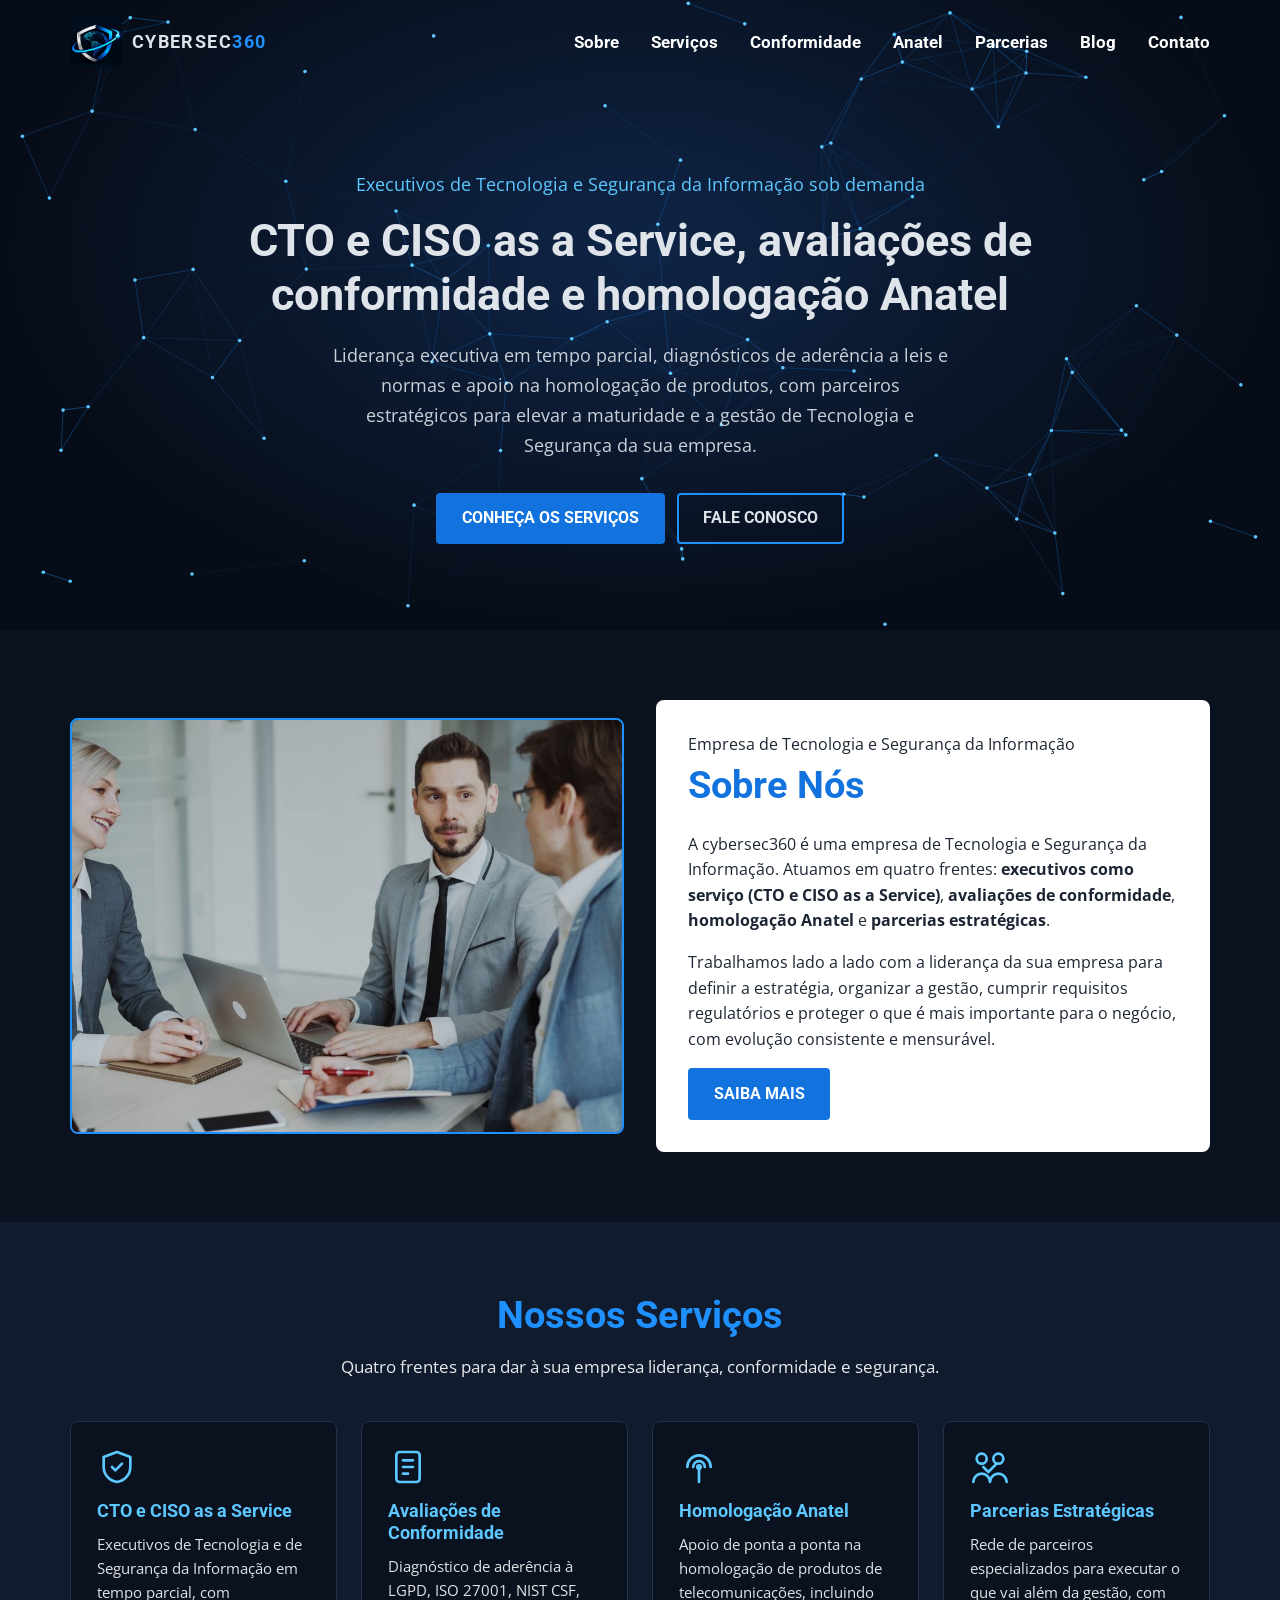
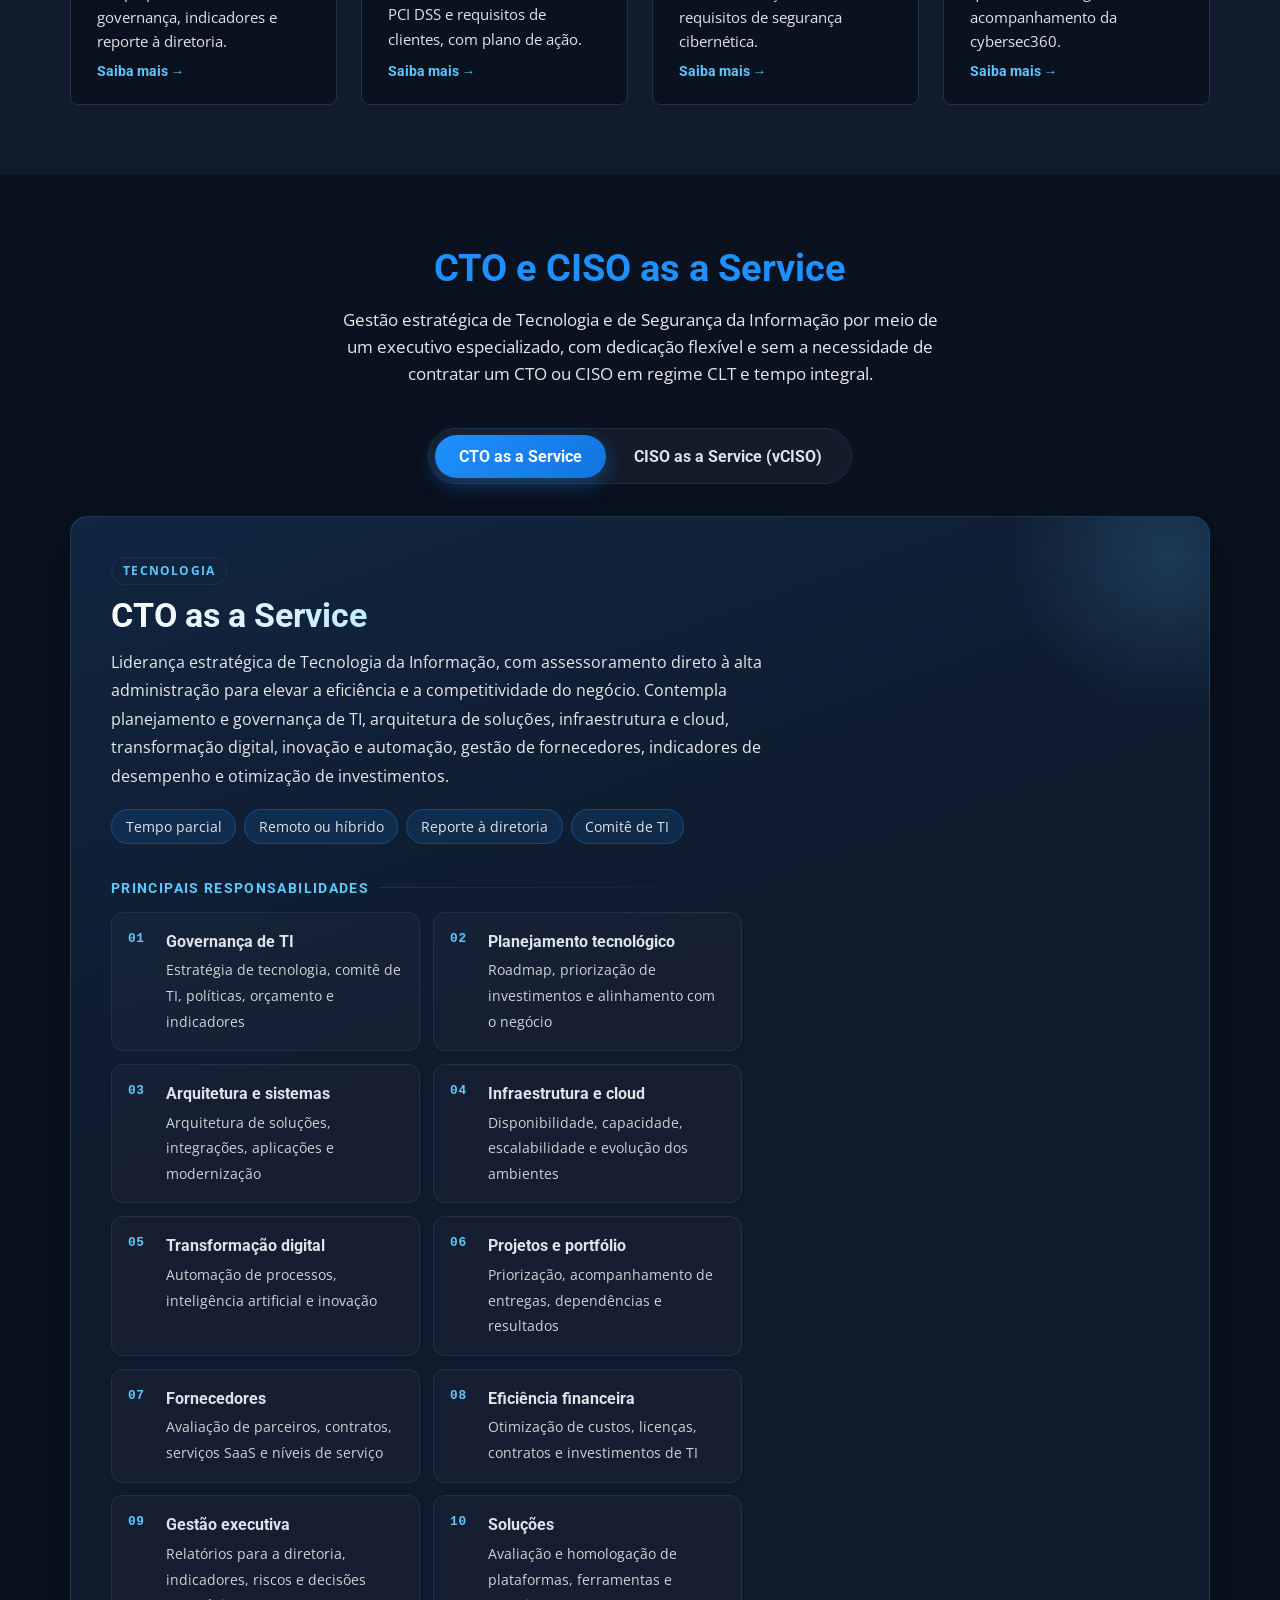
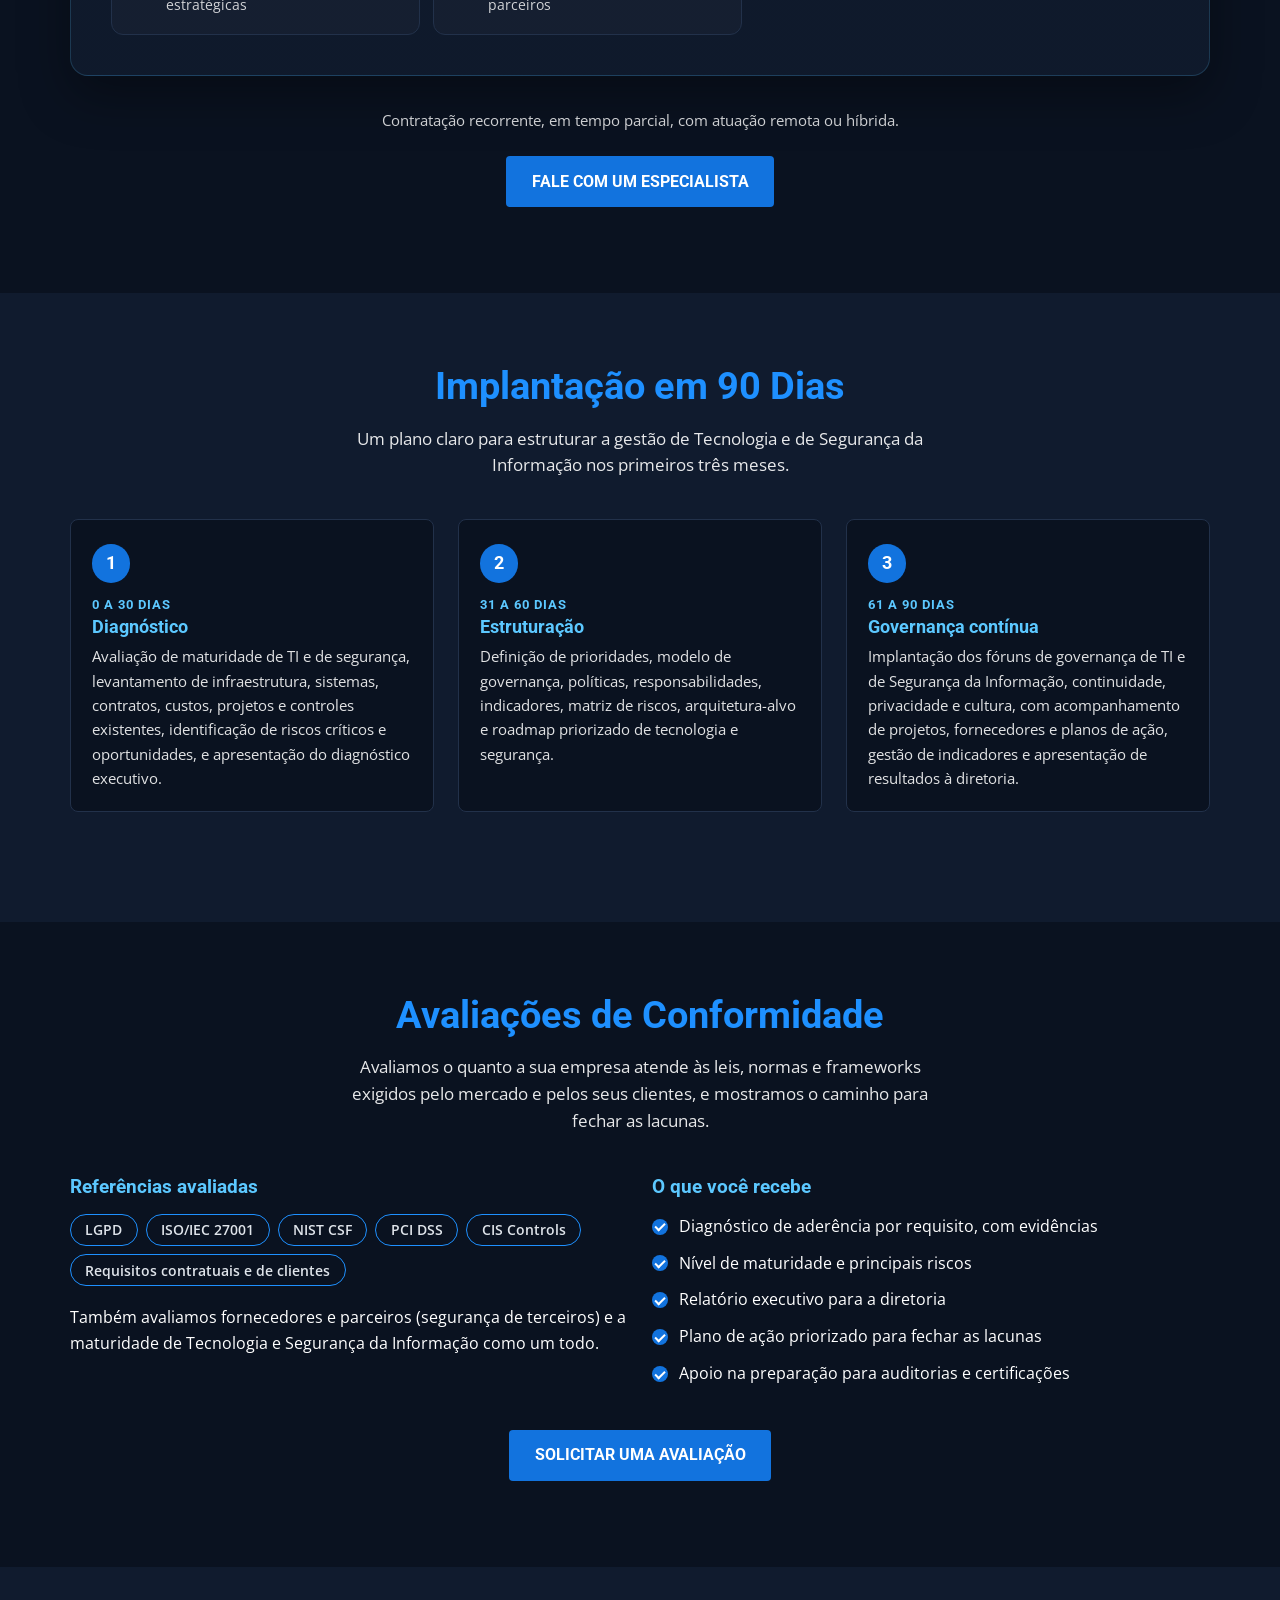
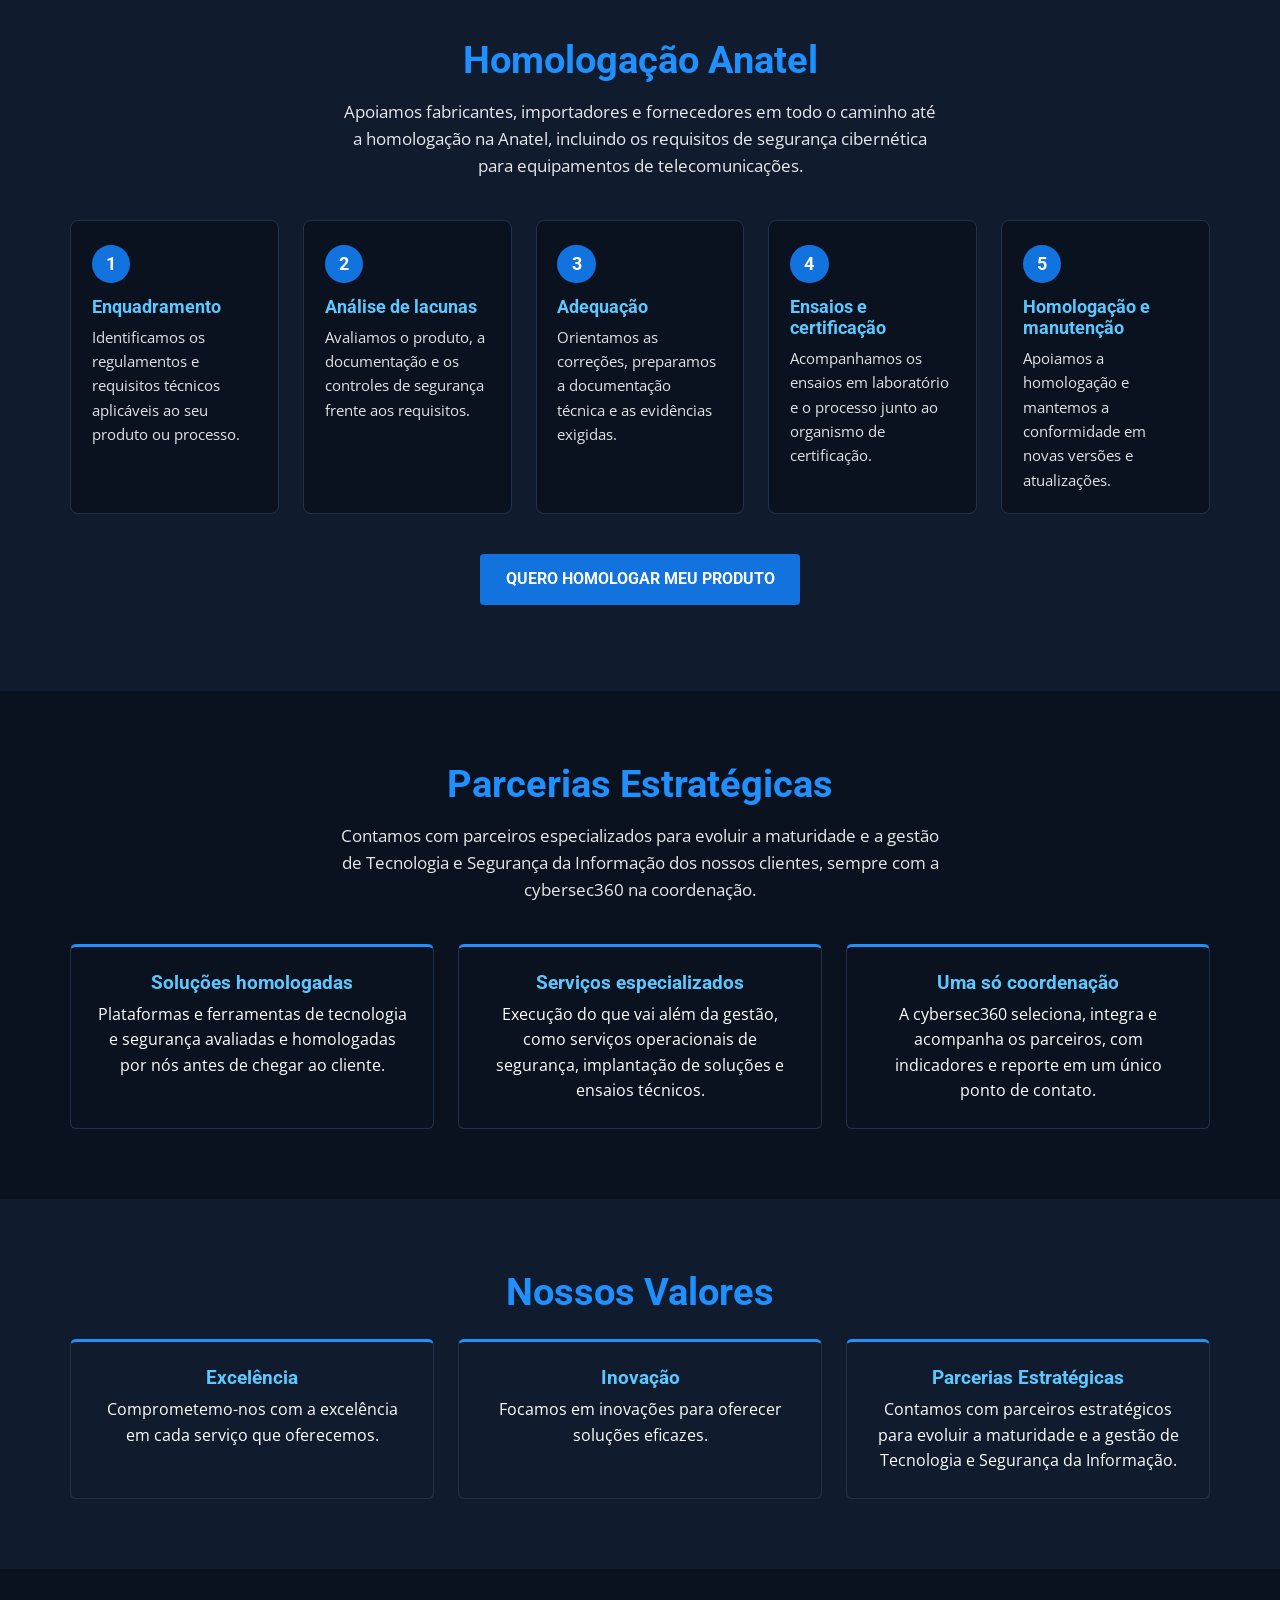
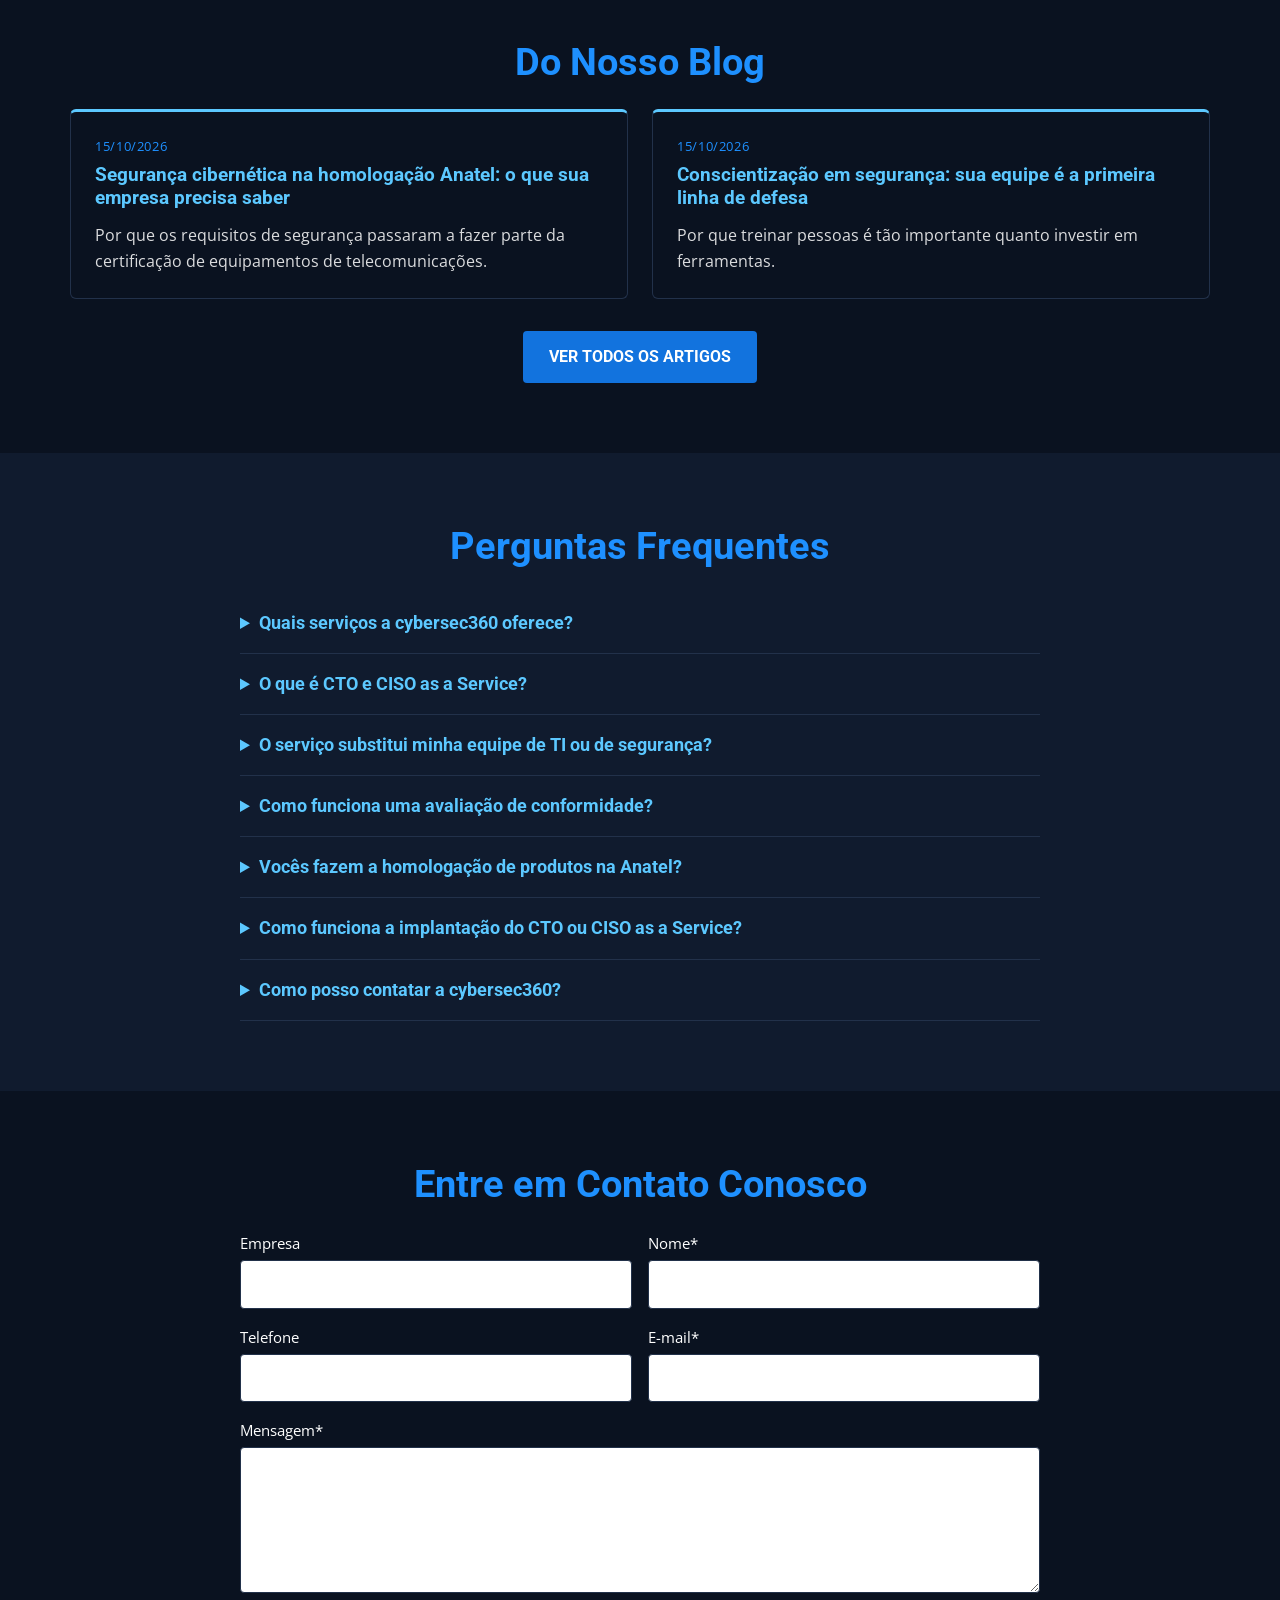
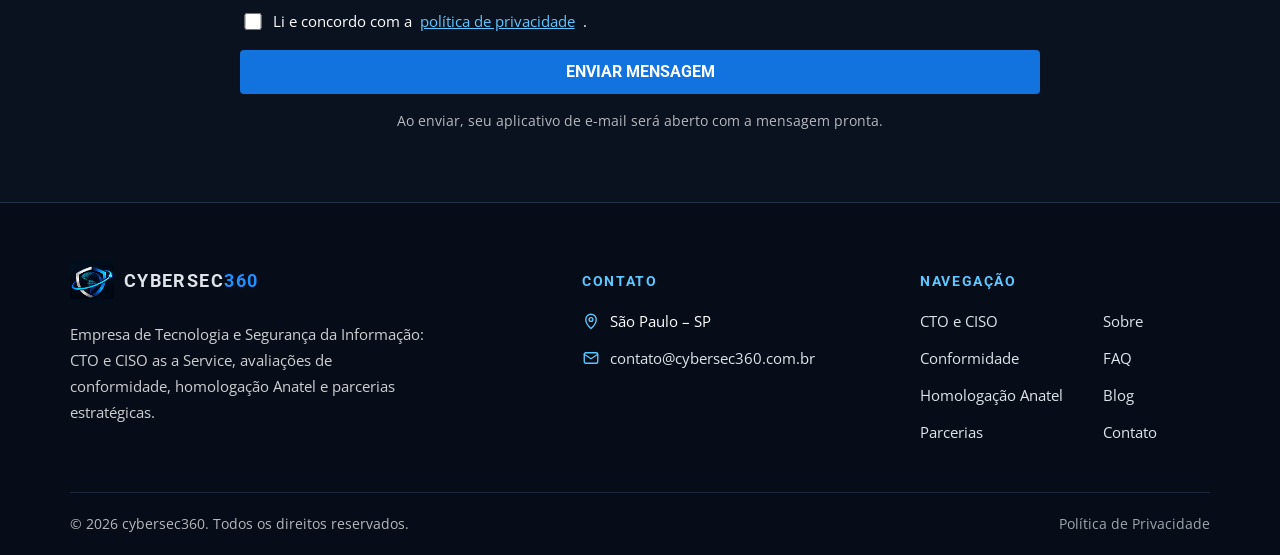
==== commit c9169291: "Moderniza o visual do CTO e CISO as a Service Abas em formato segmentado, painel com brilho e gradie" ====
--- a/index.html
+++ b/index.html
@@ -153,9 +153,10 @@
             <span class="selo">Tecnologia</span>
             <h3>CTO as a Service</h3>
             <p>Liderança estratégica de Tecnologia da Informação, com assessoramento direto à alta administração para elevar a eficiência e a competitividade do negócio. Contempla planejamento e governança de TI, arquitetura de soluções, infraestrutura e cloud, transformação digital, inovação e automação, gestão de fornecedores, indicadores de desempenho e otimização de investimentos.</p>
+            <ul class="destaques"><li>Tempo parcial</li><li>Remoto ou híbrido</li><li>Reporte à diretoria</li><li>Comitê de TI</li></ul>
           </div>
           <div class="painel-grade">
-            <div>
+            <div class="painel-pilares">
               <h4>Principais responsabilidades</h4>
               <ul class="pilares">
               <li><strong>Governança de TI</strong><span>Estratégia de tecnologia, comitê de TI, políticas, orçamento e indicadores</span></li>
@@ -170,8 +171,8 @@
               <li><strong>Soluções</strong><span>Avaliação e homologação de plataformas, ferramentas e parceiros</span></li>
               </ul>
             </div>
-            <div>
-              <h4>Entregáveis mensais</h4>
+            <div class="painel-entregas">
+              <h4>Todo mês você recebe</h4>
               <ul class="lista-check">
               <li>Relatório executivo com indicadores de TI, desempenho, custos, prioridades e decisões necessárias</li>
               <li>Portfólio de iniciativas, riscos tecnológicos e plano de melhoria</li>
@@ -189,9 +190,10 @@
             <span class="selo">Segurança</span>
             <h3>CISO as a Service (vCISO)</h3>
             <p>Abordagem estratégica e integrada para a Segurança da Informação, contribuindo para a proteção, a resiliência e a continuidade dos negócios. Contempla a estruturação da estratégia de segurança, a gestão de riscos, a implementação do Sistema de Gestão de Continuidade de Negócios (SGCN), o fortalecimento da governança, a gestão de indicadores e o assessoramento estratégico à alta administração.</p>
+            <ul class="destaques"><li>Tempo parcial</li><li>Remoto ou híbrido</li><li>Reporte ao conselho</li><li>Fórum de SI</li></ul>
           </div>
           <div class="painel-grade">
-            <div>
+            <div class="painel-pilares">
               <h4>Principais responsabilidades</h4>
               <ul class="pilares">
               <li><strong>Governança</strong><span>Estratégia de segurança, fórum de segurança da informação, políticas e indicadores</span></li>
@@ -206,8 +208,8 @@
               <li><strong>Soluções</strong><span>Homologação de soluções, ferramentas e parceiros</span></li>
               </ul>
             </div>
-            <div>
-              <h4>Entregáveis mensais</h4>
+            <div class="painel-entregas">
+              <h4>Todo mês você recebe</h4>
               <ul class="lista-check">
               <li>Relatório executivo com indicadores, riscos críticos e decisões necessárias</li>
               <li>Matriz de riscos e plano de tratamento</li>
--- a/assets/css/style.css
+++ b/assets/css/style.css
@@ -282,3 +282,53 @@
 @media (max-width: 560px) {
   .grade-4 { grid-template-columns: 1fr; }
 }
+
+/* ===== CTO/CISO: visual modernizado ===== */
+.abas { display: flex; width: fit-content; max-width: 100%; margin: 0 auto 2rem; padding: .35rem; gap: .25rem; background: rgba(255, 255, 255, .04); border: 1px solid var(--borda); border-radius: 999px; }
+.aba { border: 0; border-radius: 999px; padding: .75rem 1.5rem; transition: background .25s, color .25s, box-shadow .25s; }
+.aba[aria-selected="true"] { background: linear-gradient(135deg, var(--azul), var(--azul-escuro)); box-shadow: 0 6px 20px rgba(30, 144, 255, .35); }
+.aba:not([aria-selected="true"]):hover { background: rgba(255, 255, 255, .06); }
+
+.painel { position: relative; padding: 2.5rem; border: 1px solid rgba(92, 200, 255, .18); border-radius: 18px; background: linear-gradient(160deg, rgba(30, 144, 255, .09), rgba(10, 18, 32, .2) 45%), var(--fundo); box-shadow: 0 20px 50px rgba(0, 0, 0, .35); overflow: clip; }
+.secao:not(.secao-alt) .painel { background: linear-gradient(160deg, rgba(30, 144, 255, .09), rgba(10, 18, 32, .2) 45%), var(--fundo-alt); }
+.painel::before { content: ""; position: absolute; top: -120px; right: -120px; width: 320px; height: 320px; border-radius: 50%; background: radial-gradient(circle, rgba(92, 200, 255, .16), transparent 70%); pointer-events: none; }
+.js .painel:not([hidden]) { animation: surgir .35s ease; }
+@keyframes surgir { from { opacity: 0; transform: translateY(8px); } to { opacity: 1; transform: none; } }
+@media (prefers-reduced-motion: reduce) { .js .painel:not([hidden]) { animation: none; } }
+
+.painel-intro { max-width: 75ch; margin-bottom: 2.2rem; }
+.painel-intro h3 { font-size: clamp(1.6rem, 3vw, 2.1rem); margin: .7rem 0 .7rem; background: linear-gradient(90deg, #fff, var(--ciano)); -webkit-background-clip: text; background-clip: text; color: transparent; }
+.painel-intro p { font-size: 1.02rem; line-height: 1.75; }
+.destaques { list-style: none; display: flex; flex-wrap: wrap; gap: .5rem; padding: 0; margin: 1.2rem 0 0; }
+.destaques li { font-size: .85rem; color: var(--prata); padding: .35rem .85rem; border-radius: 999px; background: rgba(30, 144, 255, .12); border: 1px solid rgba(30, 144, 255, .3); }
+
+.painel-grade { grid-template-columns: 1.6fr 1fr; gap: 2rem; align-items: start; }
+.painel h4 { display: flex; align-items: center; gap: .6rem; }
+.painel h4::after { content: ""; flex: 1; height: 1px; background: linear-gradient(90deg, var(--borda), transparent); }
+
+.pilares { counter-reset: pilar; gap: .8rem; }
+.pilares li { counter-increment: pilar; position: relative; border: 1px solid var(--borda); border-left: 1px solid var(--borda); border-radius: 12px; padding: 1rem 1rem 1rem 3.4rem; background: rgba(255, 255, 255, .025); transition: border-color .2s, transform .2s, background .2s; }
+.pilares li::before { content: counter(pilar, decimal-leading-zero); position: absolute; left: 1rem; top: 1rem; font: 700 .8rem/1.6 ui-monospace, "Cascadia Mono", Consolas, monospace; color: var(--ciano); letter-spacing: .05em; }
+.pilares li:hover { border-color: rgba(30, 144, 255, .6); background: rgba(30, 144, 255, .07); transform: translateY(-2px); }
+.pilares strong { margin-bottom: .2rem; }
+.pilares span { line-height: 1.5; }
+
+.painel-entregas { position: sticky; top: 96px; padding: 1.6rem; border-radius: 14px; background: linear-gradient(180deg, rgba(30, 144, 255, .14), rgba(30, 144, 255, .04)); border: 1px solid rgba(30, 144, 255, .35); }
+.painel-entregas .lista-check li { padding: .55rem 0 .55rem 1.8rem; margin: 0; border-bottom: 1px dashed rgba(255, 255, 255, .08); }
+.painel-entregas .lista-check li:last-child { border-bottom: 0; }
+.painel-entregas .lista-check li::before { top: .8em; }
+.painel-entregas .lista-check li::after { top: .98em; }
+.painel .aviso { margin-top: 1.2rem; padding: .9rem 1rem .9rem 2.6rem; position: relative; border: 1px solid rgba(92, 200, 255, .25); border-left-width: 1px; border-radius: 10px; background: rgba(7, 13, 24, .55); font-size: .85rem; line-height: 1.6; }
+.painel .aviso::before { content: "i"; position: absolute; left: .9rem; top: .95rem; width: 1.1rem; height: 1.1rem; border-radius: 50%; display: grid; place-items: center; font: 700 .75rem Georgia, serif; color: var(--fundo); background: var(--ciano); }
+
+@media (max-width: 860px) {
+  .painel { padding: 1.6rem; }
+  .painel-grade { grid-template-columns: 1fr; }
+  .painel-entregas { position: static; }
+}
+@media (max-width: 560px) {
+  .abas { width: 100%; }
+  .pilares { grid-template-columns: 1fr; }
+  .painel { padding: 1.2rem; border-radius: 14px; }
+  .aba { flex: 1; padding: .7rem .6rem; font-size: .9rem; }
+}
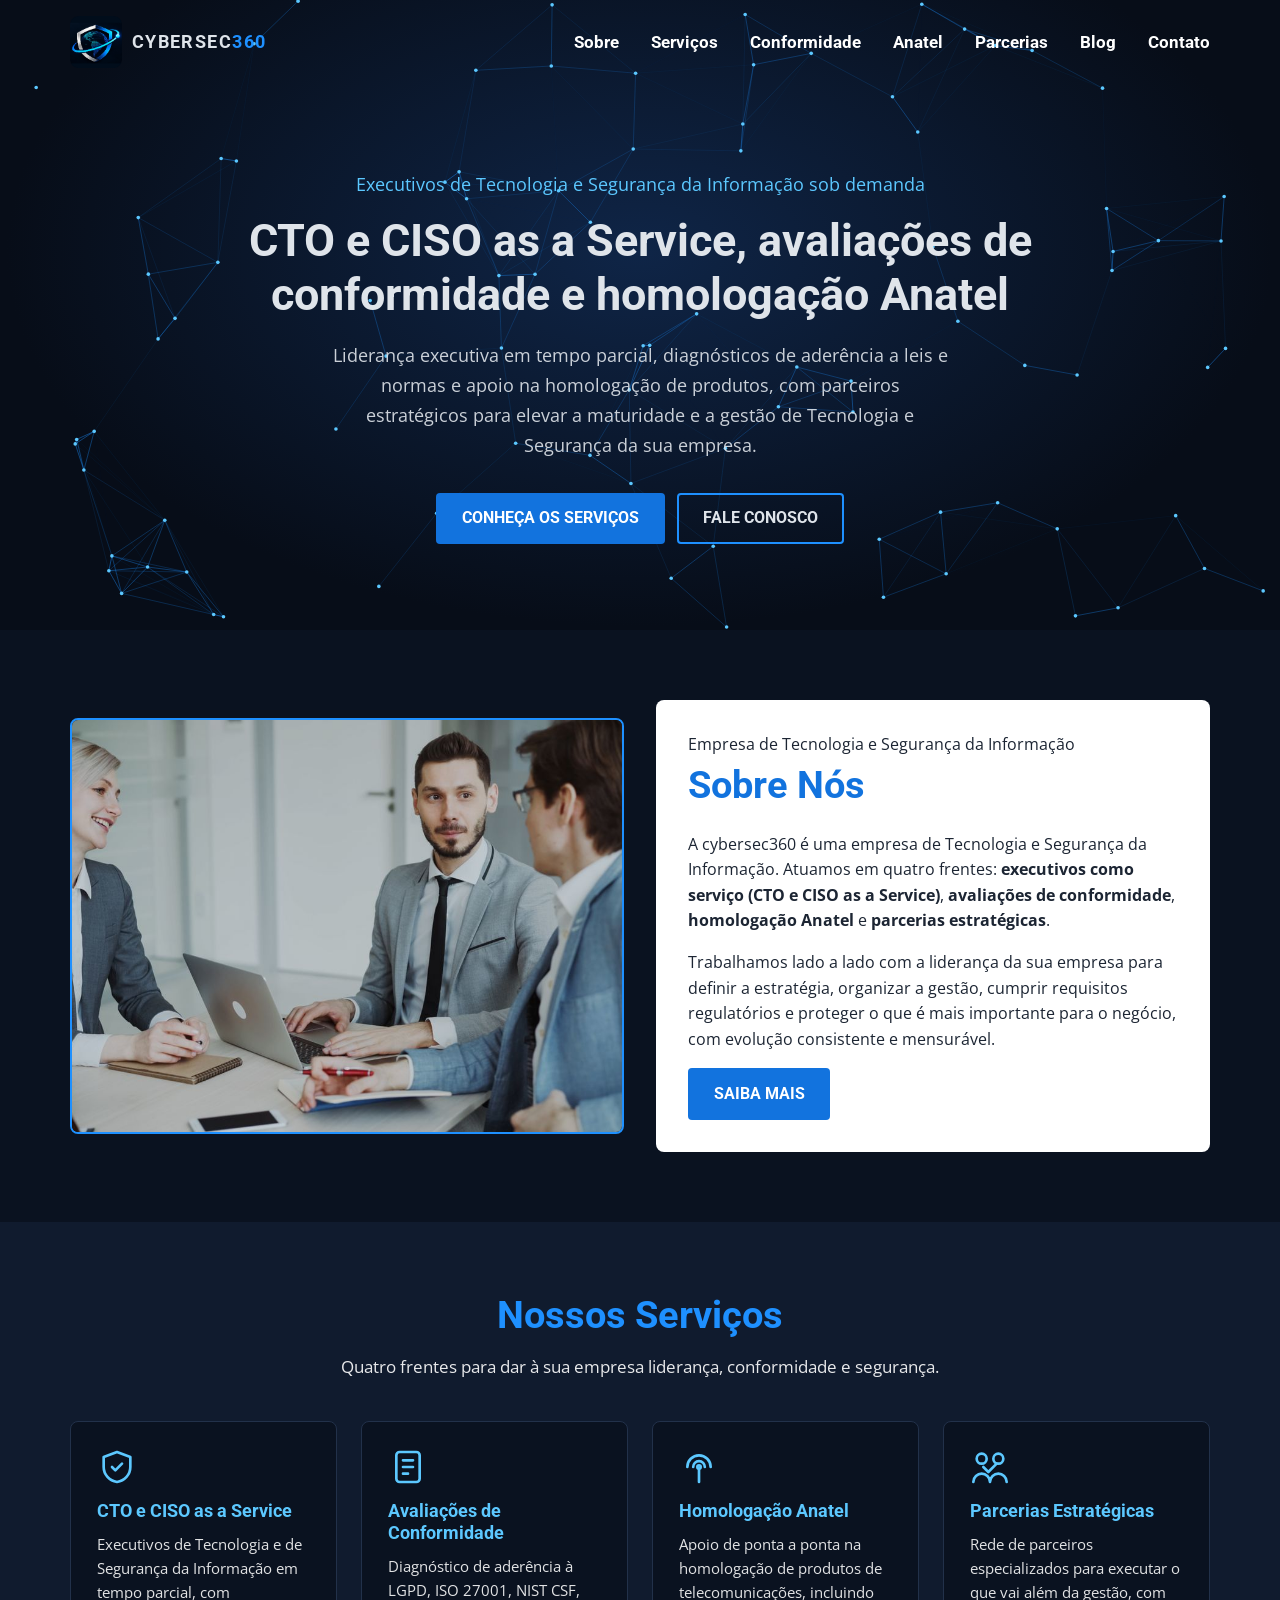
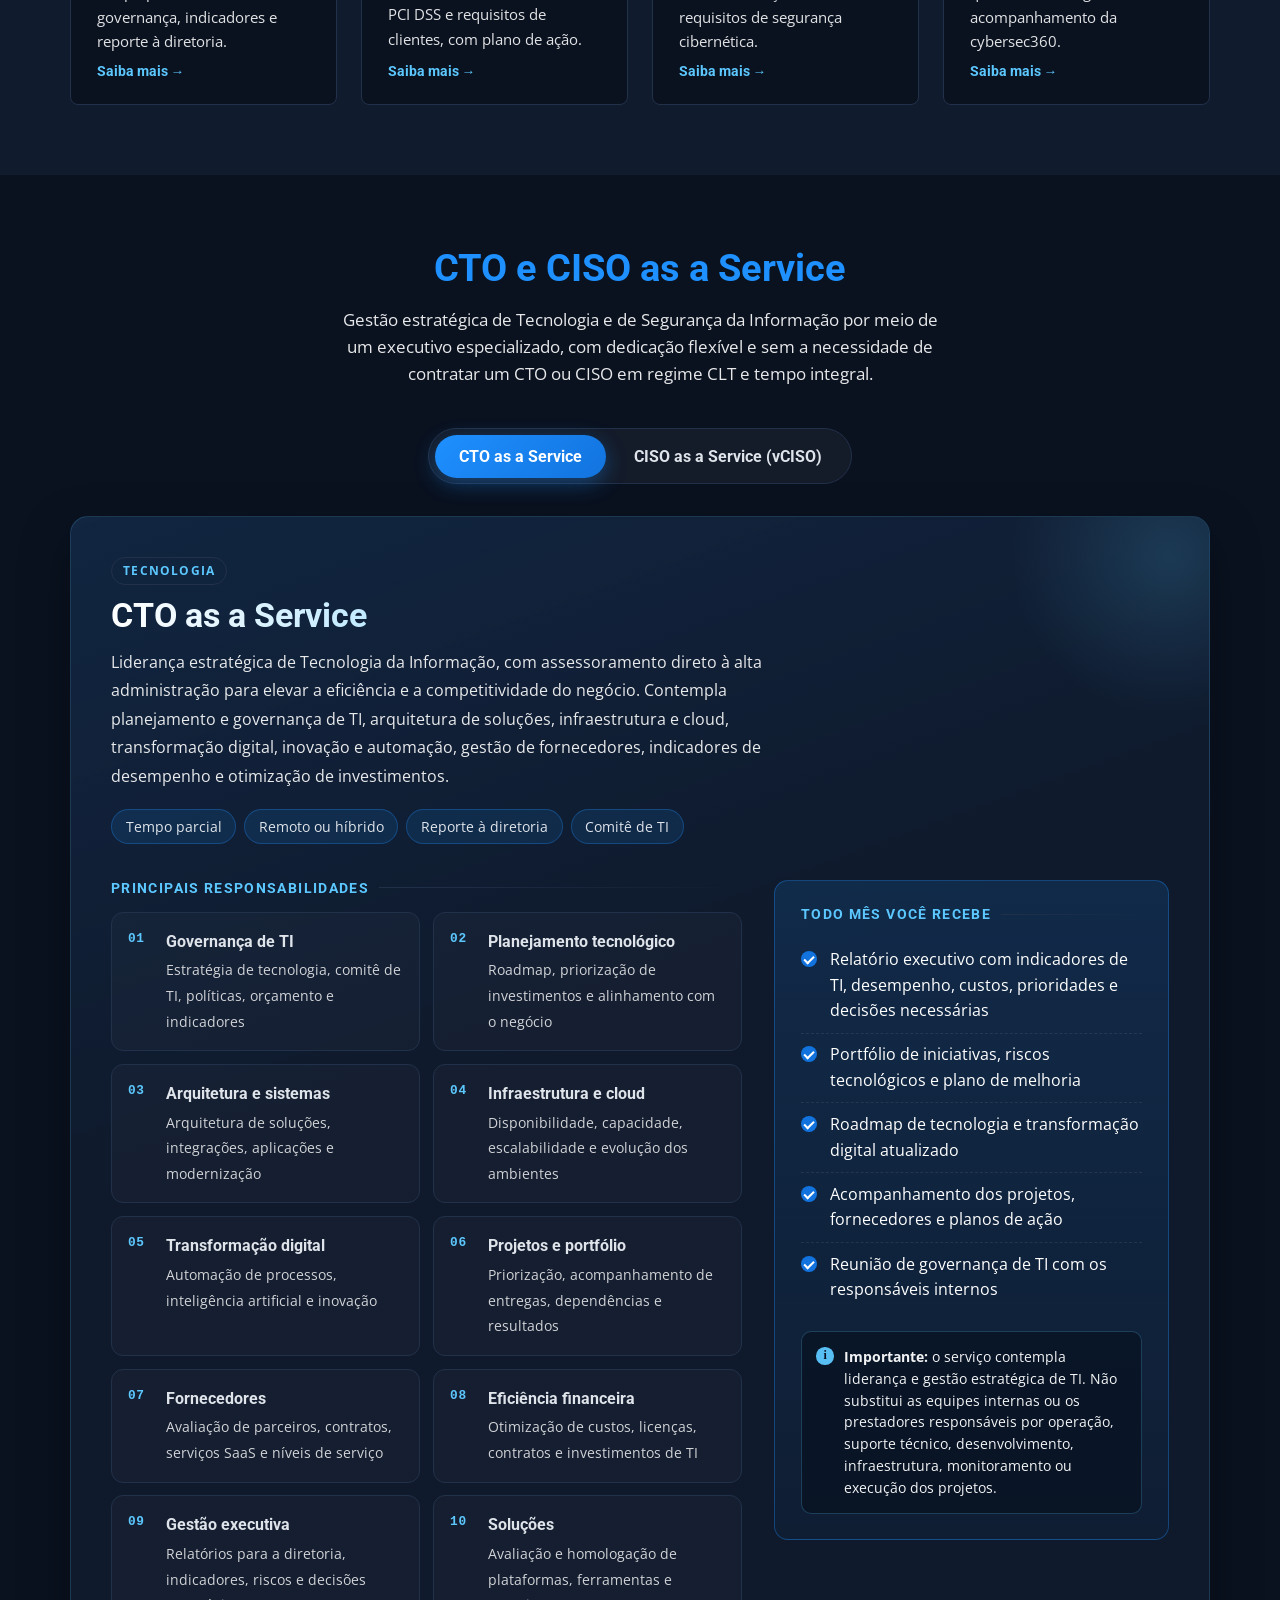
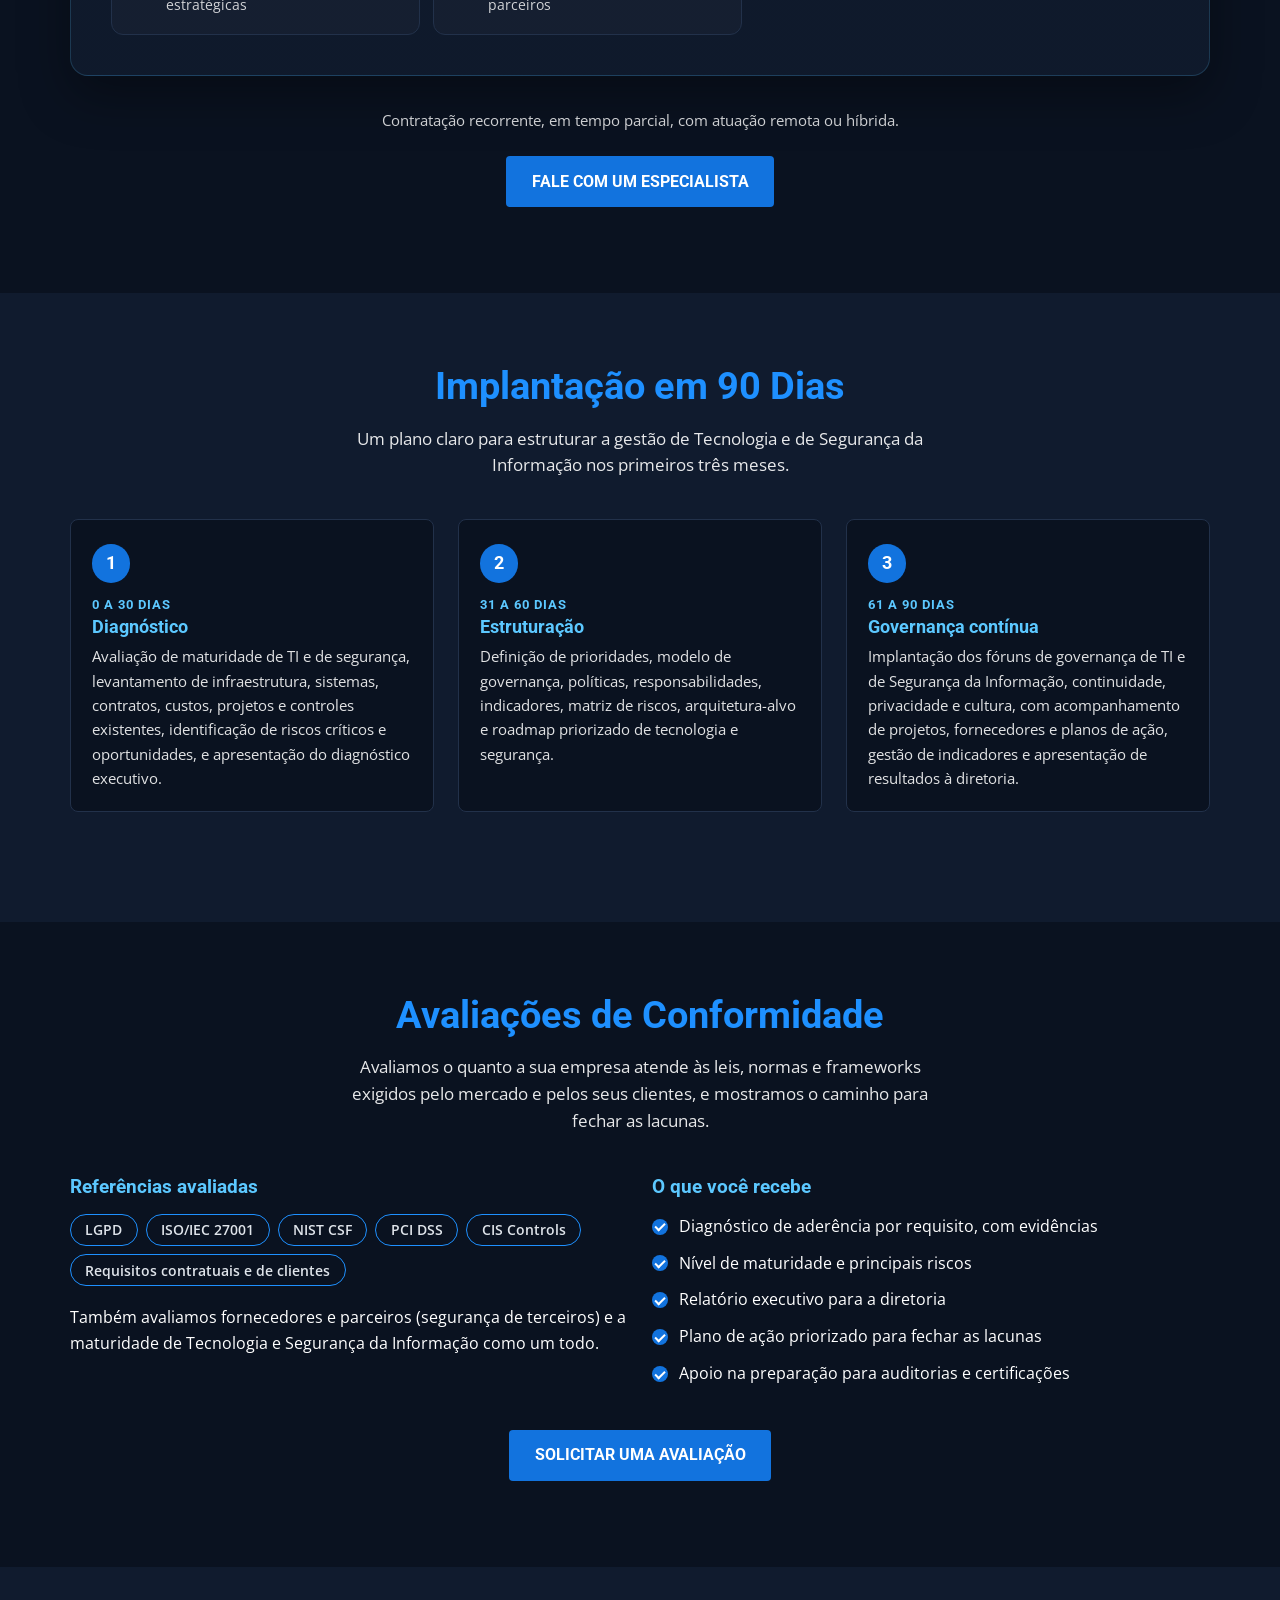
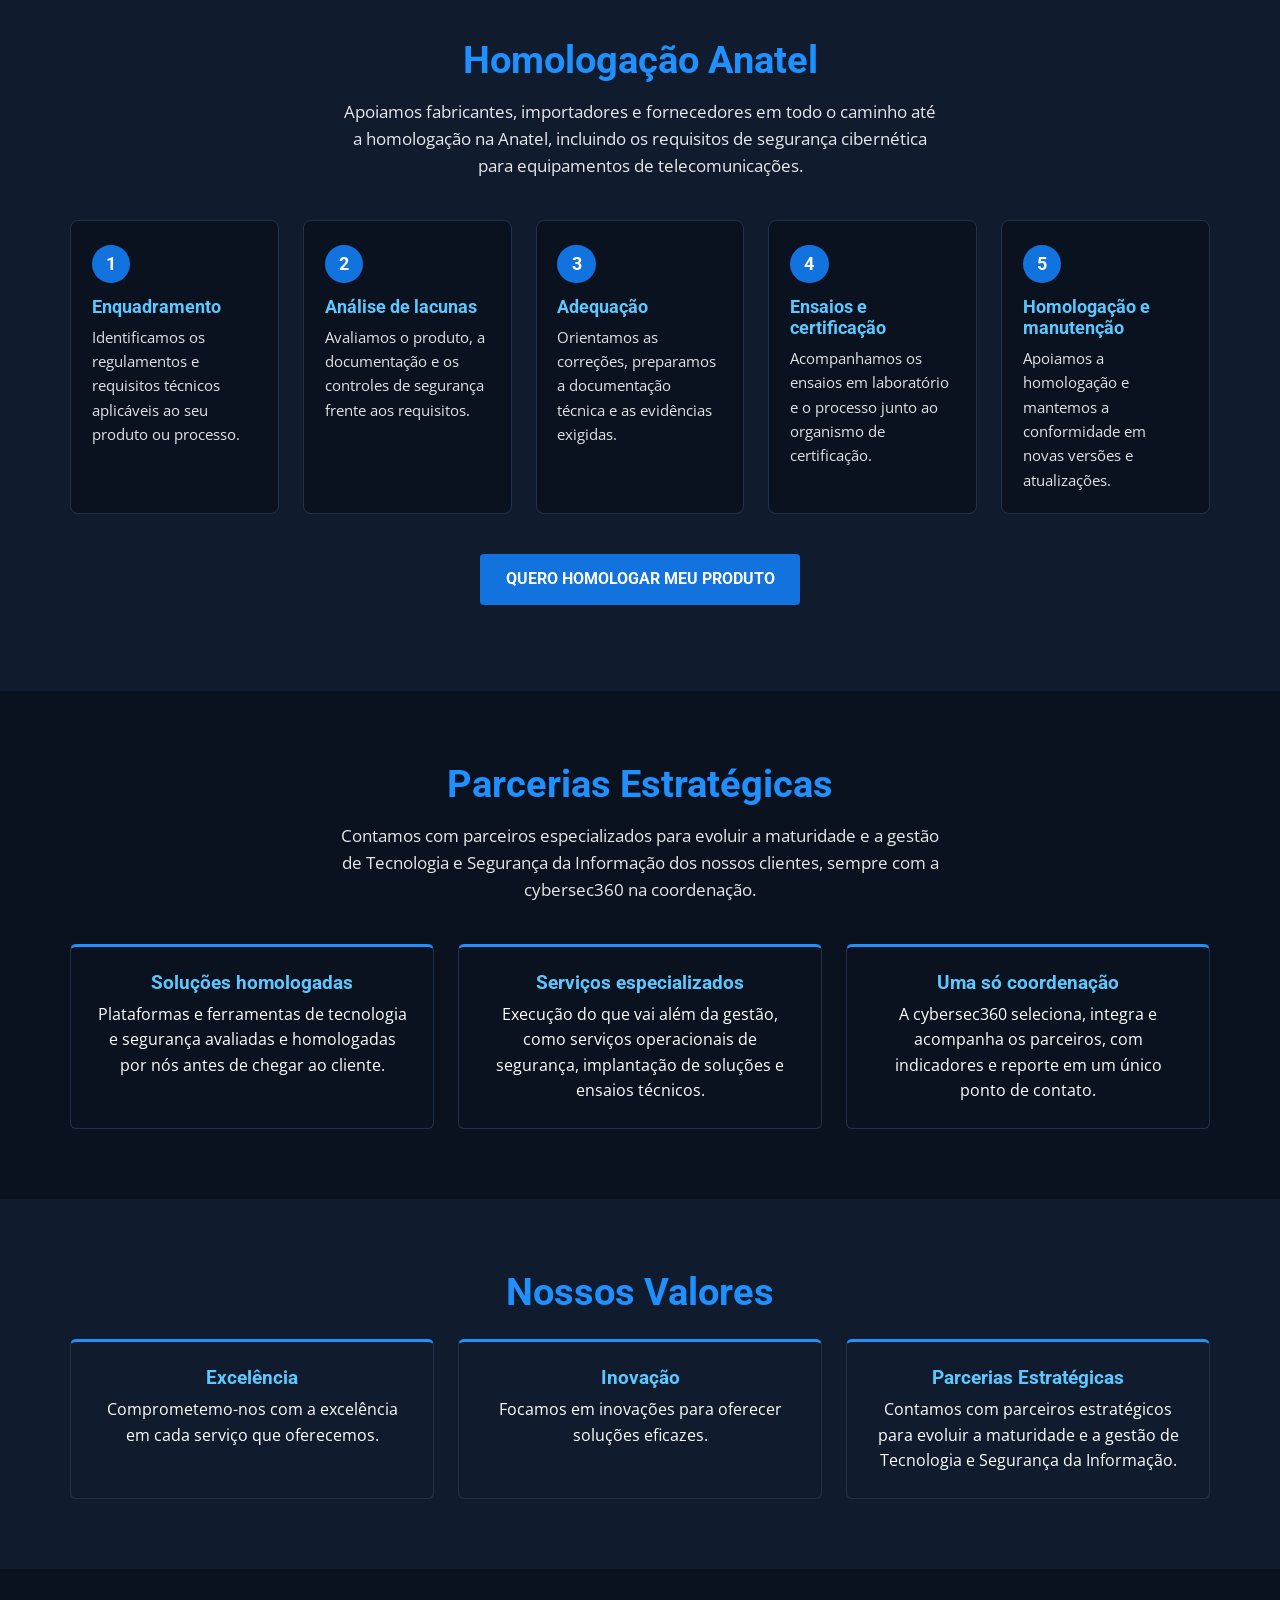
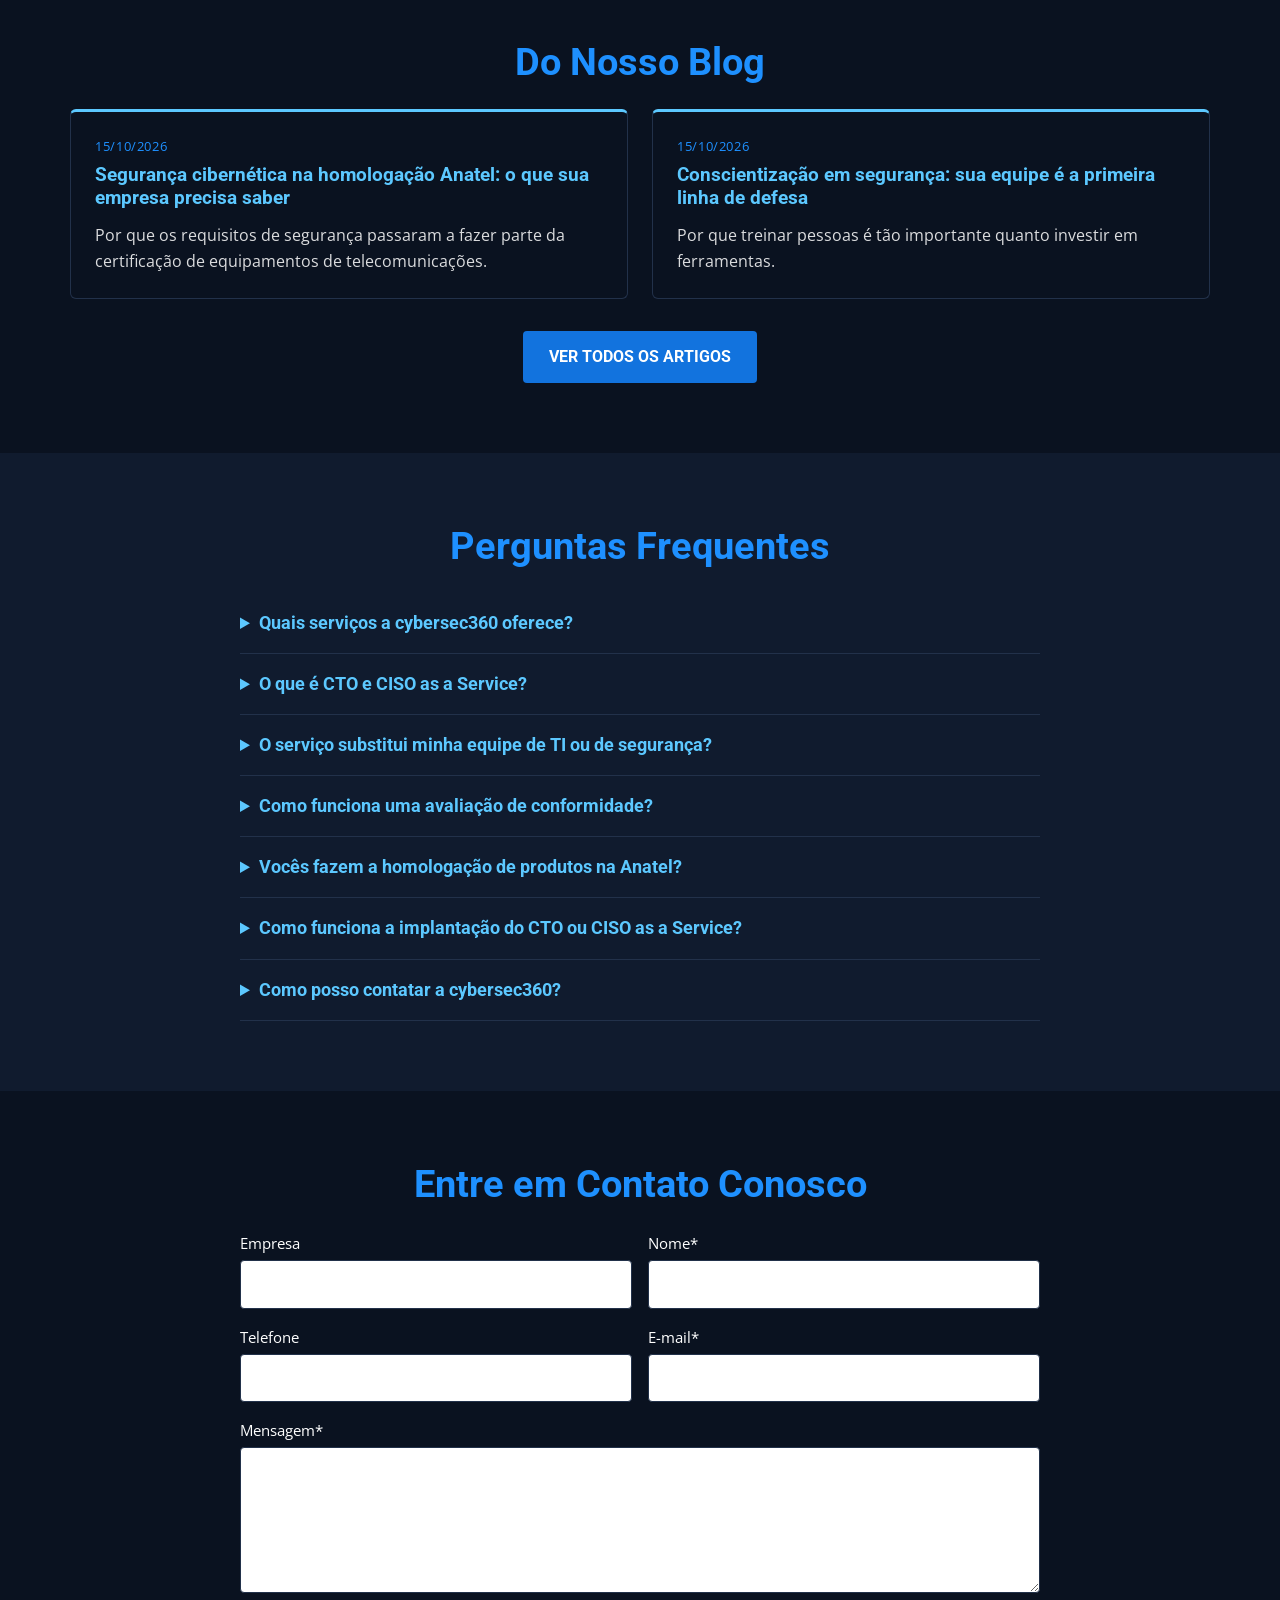
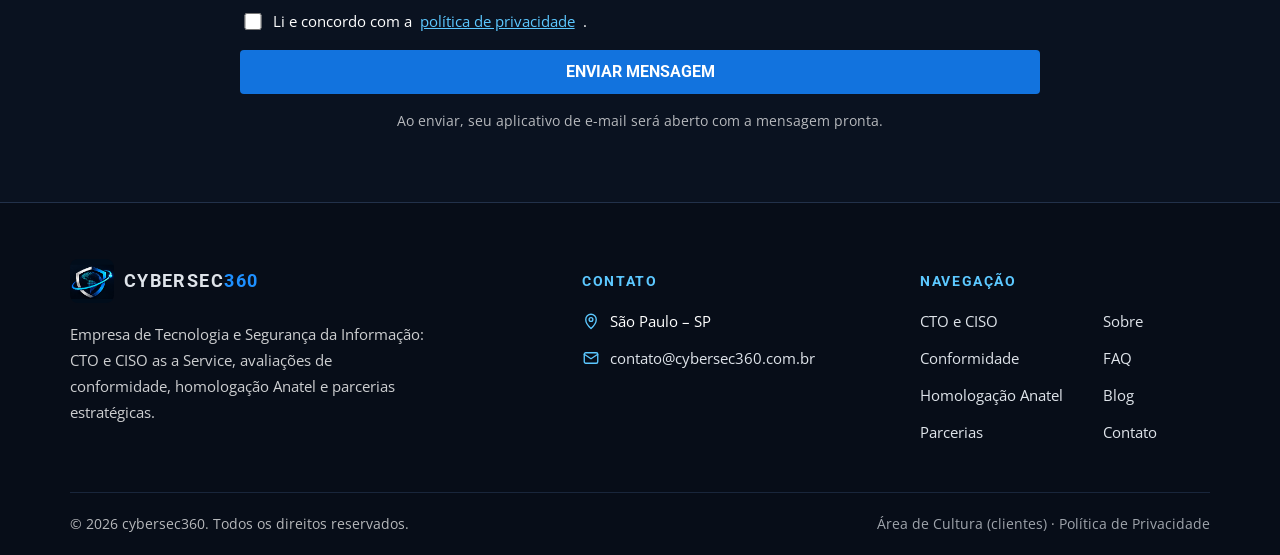
==== commit feaa39fd: "Área de Cultura (/cultura): login por código, cursos, quiz e certificados - Login por código enviado" ====
--- a/index.html
+++ b/index.html
@@ -379,7 +379,7 @@
     </div>
     <div class="container rodape-base">
       <p>© <span id="ano">2026</span> cybersec360. Todos os direitos reservados.</p>
-      <a href="privacidade.html">Política de Privacidade</a>
+      <span class="rodape-base-links"><a href="cultura/">Área de Cultura (clientes)</a> · <a href="privacidade.html">Política de Privacidade</a></span>
     </div>
   </footer>
 
